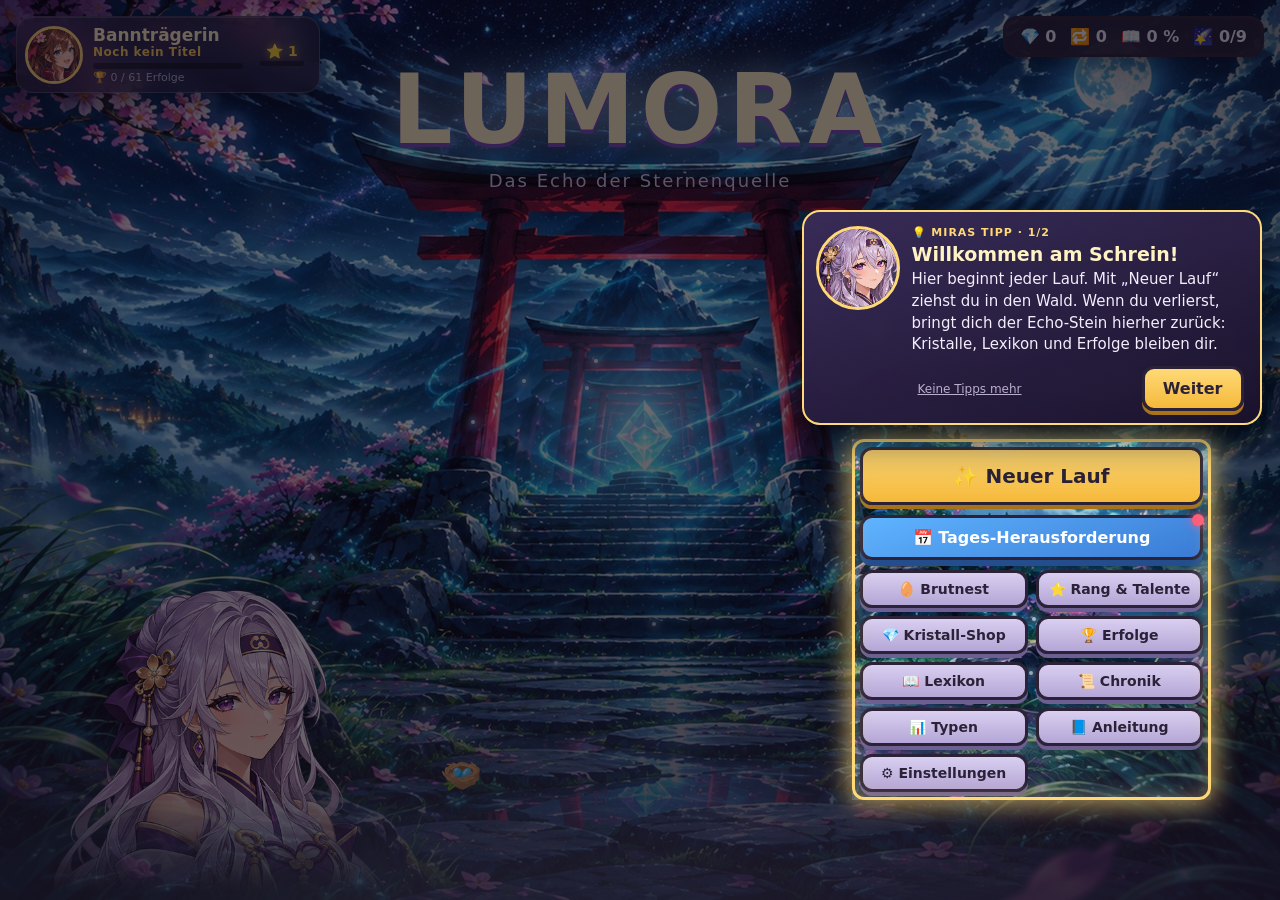
==== index.html @ 872bcb1b "Lumora – erste Veröffentlichung Co-Authored-By: Claude Opus 5.5 <noreply@anthropic.com>" ====
<!doctype html>
<html lang="de">
<head>
  <meta charset="utf-8">
  <meta name="viewport" content="width=device-width, initial-scale=1, viewport-fit=cover">
  <meta name="theme-color" content="#1b1626">
  <link rel="manifest" href="manifest.webmanifest">
  <link rel="icon" href="img/icons/icon-192.png">
  <link rel="apple-touch-icon" href="img/icons/apple-touch-icon.png">
  <meta name="apple-mobile-web-app-capable" content="yes">
  <meta name="mobile-web-app-capable" content="yes">
  <meta name="apple-mobile-web-app-title" content="Lumora">
  <meta name="apple-mobile-web-app-status-bar-style" content="black-translucent">
  <title>Lumora</title>
  <link rel="stylesheet" href="css/style.css">
</head>
<body>
  <div id="app"></div>
  <script src="js/files.js"></script>
  <script>
    (function () {
      var list = LUM_FILES.logic.concat(LUM_FILES.ui);
      list.forEach(function (src, i) {
        var s = document.createElement('script');
        s.src = src;
        s.async = false;
        if (i === list.length - 1) s.onload = function () { LUM.main(); };
        document.body.appendChild(s);
      });
    })();
  </script>
  <script>
    // Offline-Modus: nur online (http/https), nicht bei file:// und nicht lokal beim Entwickeln.
    if ('serviceWorker' in navigator && /^https?:$/.test(location.protocol) && !/^(localhost|127\.0\.0\.1|\[::1\])$/.test(location.hostname)) {
      window.addEventListener('load', function () { navigator.serviceWorker.register('sw.js').catch(function () {}); });
    }
  </script>
</body>
</html>
---- css/style.css ----
:root {
  --bg: #1b1626;
  --panel: #2a2238;
  --panel2: #342a46;
  --ink: #f4eefc;
  --muted: #b9aecb;
  --line: #2b2238;
  --accent: #ffcf5a;
  --good: #7ee08a;
  --bad: #ff7a8a;
  --hp: #5ee07a;
  --hp-mid: #ffd23f;
  --hp-low: #ff5d6c;
  --bond: #ff8fd0;
  --radius: 14px;
}
* { box-sizing: border-box; }
html, body { margin: 0; height: 100%; background: var(--bg); color: var(--ink); font-family: "Segoe UI", system-ui, sans-serif; overflow: hidden; user-select: none; }
#app { position: fixed; inset: 0; }
button { font: inherit; color: inherit; cursor: pointer; }
.hidden { display: none !important; }

/* ---------- Knöpfe ---------- */
.btn { background: linear-gradient(#ffd977, #f5b93a); color: #2b2238; border: 3px solid var(--line); border-radius: 12px; padding: 10px 18px; font-weight: 800; box-shadow: 0 4px 0 #a8741a; transition: transform .08s, box-shadow .08s, filter .15s; }
.btn:hover { filter: brightness(1.08); transform: translateY(-1px); }
.btn:active { transform: translateY(3px); box-shadow: 0 1px 0 #a8741a; }
.btn.secondary { background: linear-gradient(#d9cff0, #b4a6d6); box-shadow: 0 4px 0 #6d5f91; }
.btn.danger { background: linear-gradient(#ff9fa9, #f0606f); box-shadow: 0 4px 0 #9a2b38; }
.btn:disabled { filter: grayscale(1) brightness(.7); cursor: not-allowed; transform: none; }
.btn.big { font-size: 20px; padding: 14px 28px; }
.link { background: none; border: 0; color: var(--muted); text-decoration: underline; }

/* ---------- Bilder ---------- */
.art-img { display: block; max-width: 100%; max-height: 100%; object-fit: contain; }
.art-img.face-left { transform: scaleX(-1); }
.art-img.shiny-filter { filter: hue-rotate(150deg) saturate(1.3) brightness(1.08); }
.art-svg { display: block; width: 100%; height: 100%; }
.art-svg svg { width: 100%; height: 100%; display: block; }
.art-background, .art-svg.art-background svg { width: 100%; height: 100%; object-fit: cover; }
.mon-idle { animation: breathe 2.6s ease-in-out infinite; transform-origin: 100px 185px; transform-box: view-box; }
@keyframes breathe { 0%, 100% { transform: scale(1, 1); } 50% { transform: scale(1.02, .975); } }
.sparkle { animation: twinkle 1.4s ease-in-out infinite; transform-box: fill-box; transform-origin: center; }
.sparkle:nth-of-type(2) { animation-delay: .4s; } .sparkle:nth-of-type(3) { animation-delay: .8s; }
@keyframes twinkle { 0%, 100% { opacity: 1; transform: scale(1); } 50% { opacity: .3; transform: scale(.6); } }
.aura { animation: float 3s ease-in-out infinite; }
@keyframes float { 0%, 100% { transform: translateY(0); } 50% { transform: translateY(-5px); } }
.glow { animation: pulse 2s ease-in-out infinite; }
@keyframes pulse { 0%, 100% { opacity: .75; } 50% { opacity: 1; } }
.firefly, .twinkle { animation: twinkle 3s ease-in-out infinite; }
.fog { animation: drift 12s ease-in-out infinite alternate; }
@keyframes drift { from { transform: translateX(-30px); } to { transform: translateX(30px); } }

/* ---------- Bildschirm-Grundlage ---------- */
.screen { position: absolute; inset: 0; overflow: hidden; }
.screen .bg { position: absolute; inset: 0; }
.screen .bg > * { width: 100%; height: 100%; }
.screen .bg img { object-fit: cover; width: 100%; height: 100%; }
.shade { position: absolute; inset: 0; background: linear-gradient(transparent 40%, rgba(15, 10, 25, .65)); pointer-events: none; }
.panel { background: rgba(42, 34, 56, .92); border: 3px solid var(--line); border-radius: var(--radius); box-shadow: 0 8px 24px rgba(0, 0, 0, .35); }
.title { font-weight: 900; letter-spacing: .5px; }
.muted { color: var(--muted); }
.row { display: flex; gap: 10px; align-items: center; }
.wrap { flex-wrap: wrap; }
.center { display: flex; align-items: center; justify-content: center; }
.fade-in { animation: fadein .35s ease-out; }
@keyframes fadein { from { opacity: 0; transform: translateY(8px); } to { opacity: 1; transform: none; } }

/* ---------- Hub / Titel ---------- */
.hub-logo { position: absolute; top: 6%; left: 0; right: 0; text-align: center; }
.hub-logo h1 { font-size: clamp(48px, 8vw, 96px); margin: 0; letter-spacing: 6px; color: #fff3c4; text-shadow: 0 4px 0 #7c4dbe, 0 0 30px rgba(191, 227, 255, .7); }
.hub-logo p { margin: 4px 0 0; color: #d9cff0; font-size: 18px; }
.hub-mira { position: absolute; left: 4%; bottom: 0; width: min(30vw, 340px); height: min(33vw, 374px); }
.hub-menu { position: absolute; right: 6%; bottom: 12%; display: flex; flex-direction: column; gap: 14px; min-width: 260px; }
.hub-stats { position: absolute; top: 16px; right: 16px; padding: 8px 14px; display: flex; gap: 14px; font-weight: 700; }
.notice { position: absolute; top: 16px; left: 50%; transform: translateX(-50%); padding: 10px 16px; }

/* ---------- Auswahlkarten ---------- */
.pick-screen { display: flex; flex-direction: column; align-items: center; justify-content: center; gap: 18px; padding: 20px; }
.pick-screen h2 { margin: 0; font-size: 30px; text-shadow: 0 3px 0 #000; }
.cards { display: flex; gap: 18px; flex-wrap: wrap; justify-content: center; }
.card { width: 230px; padding: 14px; text-align: center; cursor: pointer; transition: transform .15s, box-shadow .15s; position: relative; }
.card:hover { transform: translateY(-6px) rotate(-.5deg); box-shadow: 0 14px 30px rgba(0, 0, 0, .45), 0 0 0 3px var(--accent); }
.card .art { width: 170px; height: 170px; margin: 0 auto; }
.card h3 { margin: 6px 0 4px; font-size: 20px; }
.card p { margin: 4px 0; font-size: 13px; color: var(--muted); }
.card .icon { font-size: 54px; height: 80px; display: flex; align-items: center; justify-content: center; }
.card.small { width: 200px; }
.card.disabled { opacity: .45; pointer-events: none; }
.chip { display: inline-block; padding: 1px 8px; border-radius: 999px; font-size: 12px; font-weight: 800; color: #1b1626; border: 2px solid var(--line); margin: 1px; }
.stats-mini { display: grid; grid-template-columns: auto 1fr; gap: 2px 8px; font-size: 12px; text-align: left; margin-top: 6px; }
.statbar { height: 7px; background: #1b1626; border-radius: 4px; overflow: hidden; align-self: center; }
.statbar i { display: block; height: 100%; background: var(--accent); }

/* ---------- Karte ---------- */
.map-wrap { position: absolute; inset: 0; display: grid; grid-template-columns: 1fr 300px; }
.map-area { position: relative; overflow: hidden; }
.map-top { position: absolute; top: 12px; left: 12px; right: 12px; display: flex; justify-content: space-between; align-items: center; padding: 8px 14px; z-index: 2; }
.map-scroll { position: absolute; inset: 64px 0 0 0; overflow-y: auto; overflow-x: hidden; }
.map-svg { display: block; margin: 0 auto; }
.node { cursor: default; }
.node circle.base { fill: #2a2238; stroke: var(--line); stroke-width: 3; }
.node text { font-size: 22px; text-anchor: middle; dominant-baseline: central; pointer-events: none; }
.node.visited circle.base { fill: #4b3f63; }
.node.current circle.base { fill: #6f5aa8; stroke: #fff3c4; }
.node.open { cursor: pointer; }
.node.open circle.base { fill: #fff3c4; stroke: var(--accent); stroke-width: 4; animation: nodepulse 1.2s ease-in-out infinite; transform-box: fill-box; transform-origin: center; }
.node.open:hover circle.base { fill: #ffe08a; }
.node.locked { opacity: .55; }
@keyframes nodepulse { 0%, 100% { transform: scale(1); } 50% { transform: scale(1.12); } }
.edge { stroke: rgba(255, 255, 255, .25); stroke-width: 3; stroke-dasharray: 6 6; }
.edge.walked { stroke: #fff3c4; stroke-dasharray: none; stroke-width: 4; }
.side { background: rgba(27, 22, 38, .95); border-left: 3px solid var(--line); padding: 12px; overflow-y: auto; display: flex; flex-direction: column; gap: 10px; }
.side h4 { margin: 4px 0; font-size: 13px; text-transform: uppercase; letter-spacing: 1px; color: var(--muted); }
.team-row { display: grid; grid-template-columns: 56px 1fr; gap: 8px; align-items: center; padding: 6px; border-radius: 10px; background: var(--panel); cursor: pointer; }
.team-row:hover { background: var(--panel2); }
.team-row .art { width: 56px; height: 56px; }
.team-row .nm { font-weight: 800; font-size: 14px; display: flex; justify-content: space-between; }
.team-row.fainted { opacity: .5; }
.bar { height: 8px; background: #1b1626; border-radius: 5px; overflow: hidden; border: 1px solid #000; }
.bar i { display: block; height: 100%; background: var(--hp); transition: width var(--bar-t, .45s) ease-out, background .3s; }
.bar.bond i { background: var(--bond); }
.bar.exp i { background: #7cc8ff; }
.inv { display: flex; flex-wrap: wrap; gap: 6px; }
.inv span { background: var(--panel); border-radius: 8px; padding: 3px 8px; font-size: 13px; }
.tip { position: relative; }
.tip:hover::after { content: attr(data-tip); position: absolute; left: 0; top: 110%; z-index: 20; width: 220px; background: #0f0b18; border: 2px solid var(--accent); border-radius: 8px; padding: 6px 8px; font-size: 12px; white-space: normal; }

/* ---------- Dialog ---------- */
.dialog { position: absolute; inset: 0; z-index: 50; cursor: pointer; }
.dialog .dim { position: absolute; inset: 0; background: linear-gradient(transparent 30%, rgba(10, 6, 18, .7)); }
.dialog .who { position: absolute; bottom: 150px; width: min(30vw, 300px); height: min(33vw, 330px); transition: left .3s, right .3s; animation: fadein .3s; }
.dialog .who.left { left: 6%; } .dialog .who.right { right: 6%; }
.dialog .box { position: absolute; left: 5%; right: 5%; bottom: 24px; min-height: 130px; padding: 18px 24px; font-size: 20px; line-height: 1.5; }
.dialog .nm { position: absolute; top: -20px; left: 22px; background: var(--accent); color: var(--line); border: 3px solid var(--line); border-radius: 10px; padding: 2px 14px; font-weight: 900; }
.dialog .narr { font-style: italic; color: #e9e1ff; text-align: center; }
.dialog .next { position: absolute; right: 18px; bottom: 10px; animation: bob 1s infinite; }
@keyframes bob { 50% { transform: translateY(4px); } }
.dialog .skip { position: absolute; top: 14px; right: 16px; }

/* ---------- Modal ---------- */
.modal { position: absolute; inset: 0; z-index: 60; background: rgba(10, 6, 18, .7); display: flex; align-items: center; justify-content: center; animation: fadein .2s; }
.modal .panel { max-width: min(920px, 94vw); max-height: 90vh; overflow-y: auto; padding: 18px 22px; }
.modal h3 { margin: 0 0 10px; font-size: 22px; }
.opt-list { display: flex; flex-direction: column; gap: 8px; margin-top: 10px; }
.opt { text-align: left; background: var(--panel2); border: 2px solid #4b3f63; border-radius: 10px; padding: 10px 12px; display: flex; gap: 12px; align-items: center; }
.opt:hover:not(:disabled) { border-color: var(--accent); }
.opt:disabled { opacity: .5; cursor: not-allowed; }
.opt .art { width: 64px; height: 64px; flex: none; }
.opt small { display: block; color: var(--muted); }

/* ---------- Kampf ---------- */
.battle { position: absolute; inset: 0; }
.battle .bg { position: absolute; inset: 0; }
.battle .field { position: absolute; inset: 0 0 190px 0; }
.battle .platform { position: absolute; border-radius: 50%; background: radial-gradient(rgba(0, 0, 0, .35), transparent 70%); }
.battle .mon { position: absolute; width: min(28vw, 300px); height: min(28vw, 300px); transition: transform .2s, opacity .4s, filter .2s; }
.battle .mon.enemy { right: 14%; top: 6%; }
.battle .mon.player { left: 12%; bottom: 0; width: min(32vw, 340px); height: min(32vw, 340px); }
.battle .platform.enemy { right: 11%; top: calc(6% + min(24vw, 250px)); width: min(34vw, 360px); height: 60px; }
.battle .platform.player { left: 9%; bottom: -20px; width: min(38vw, 400px); height: 70px; }
.battle .info { position: absolute; padding: 10px 14px; width: 330px; }
.battle .info.enemy { left: 6%; top: 8%; }
.battle .info.player { right: 5%; bottom: 30px; }
.info .nm { display: flex; justify-content: space-between; font-weight: 900; font-size: 18px; }
.info .hpline { display: grid; grid-template-columns: 30px 1fr; gap: 6px; align-items: center; font-size: 12px; font-weight: 900; color: var(--accent); margin-top: 4px; }
.info .bar { height: 11px; }
.info .hpnum { text-align: right; font-size: 13px; font-weight: 800; margin-top: 2px; }
.info .pips { display: flex; gap: 4px; margin-top: 4px; }
.info .pips i { width: 10px; height: 10px; border-radius: 50%; background: var(--good); border: 2px solid var(--line); }
.info .pips i.down { background: #555; }
.info .status { font-size: 12px; font-weight: 800; padding: 0 6px; border-radius: 6px; color: #1b1626; margin-left: 6px; }
.battle .bottom { position: absolute; left: 0; right: 0; bottom: 0; height: 190px; display: grid; grid-template-columns: 1fr 520px; gap: 10px; padding: 10px; background: linear-gradient(#2a2238, #1b1626); border-top: 4px solid var(--line); }
.battle .msg { padding: 14px 18px; font-size: 20px; line-height: 1.45; position: relative; }
.battle .menu { display: grid; grid-template-columns: 1fr 1fr; grid-template-rows: 1fr 1fr auto; gap: 8px; }
.move-btn { border: 3px solid var(--line); border-radius: 12px; padding: 6px 10px; text-align: left; font-weight: 900; font-size: 16px; color: #1b1626; position: relative; box-shadow: 0 3px 0 rgba(0, 0, 0, .4); }
.move-btn small { display: block; font-weight: 700; font-size: 11px; opacity: .85; }
.move-btn .eff { position: absolute; right: 8px; top: 6px; font-size: 11px; font-weight: 900; }
.move-btn:hover:not(:disabled) { filter: brightness(1.12); transform: translateY(-1px); }
.move-btn:disabled { filter: grayscale(.8) brightness(.6); }
.menu-row { grid-column: 1 / 3; display: flex; gap: 8px; }
.menu-row .btn { flex: 1; padding: 6px 8px; font-size: 14px; }
.btn.bond-ready { background: linear-gradient(#ffc2ea, #ff6fc0); box-shadow: 0 4px 0 #a02a72, 0 0 18px #ff8fd0; animation: pulse 1s infinite; }
.battle .weather { position: absolute; inset: 0; pointer-events: none; }
.weather-nebel { background: linear-gradient(rgba(220, 230, 240, .25), rgba(220, 230, 240, .1)); backdrop-filter: blur(1px); }
.weather-glutregen { background: linear-gradient(rgba(255, 120, 40, .18), rgba(255, 60, 20, .08)); }
.weather-stroemung { background: repeating-linear-gradient(100deg, rgba(120, 180, 255, .15) 0 2px, transparent 2px 22px); animation: rain .4s linear infinite; }
.weather-sturm { background: linear-gradient(rgba(40, 40, 80, .35), rgba(255, 240, 120, .05)); animation: storm 3s infinite; }
@keyframes rain { from { background-position: 0 0; } to { background-position: -40px 120px; } }
@keyframes storm { 0%, 92%, 100% { filter: none; } 94% { background-color: rgba(255, 255, 220, .4); } }
.weather-tag { position: absolute; top: 10px; left: 50%; transform: translateX(-50%); padding: 4px 12px; font-weight: 800; }

/* Kampf-Effekte */
.shake { animation: shake .35s; }
@keyframes shake { 20% { transform: translateX(-10px); } 40% { transform: translateX(9px); } 60% { transform: translateX(-6px); } 80% { transform: translateX(4px); } }
.hitflash { animation: hitflash .3s; }
@keyframes hitflash { 0%, 100% { filter: none; } 30% { filter: brightness(3) saturate(0); } }
.lunge-r { animation: lunger .35s; } .lunge-l { animation: lungel .35s; }
@keyframes lunger { 50% { transform: translate(40px, -20px) scale(1.05); } }
@keyframes lungel { 50% { transform: translate(-40px, 20px) scale(1.05); } }
.faint { animation: faint .6s forwards; }
@keyframes faint { to { transform: translateY(60px); opacity: 0; } }
.appear { animation: appear .45s ease-out; }
@keyframes appear { from { transform: scale(.2); opacity: 0; filter: brightness(4); } to { transform: none; opacity: 1; } }
.float-num { position: absolute; font-weight: 900; font-size: 30px; color: #fff; -webkit-text-stroke: 2px var(--line); pointer-events: none; animation: floatup 1s forwards; z-index: 10; }
.float-num.heal { color: var(--good); } .float-num.crit { color: #ffd23f; font-size: 38px; }
@keyframes floatup { from { transform: translateY(0) scale(.6); opacity: 0; } 20% { transform: translateY(-10px) scale(1.15); opacity: 1; } to { transform: translateY(-70px); opacity: 0; } }
.cutin { position: absolute; inset: 0; z-index: 40; pointer-events: none; overflow: hidden; }
.cutin .band { position: absolute; left: -10%; right: -10%; top: 30%; height: 40%; transform: skewY(-8deg); background: linear-gradient(90deg, #ff6fc0, #ffcf5a, #ff6fc0); border-top: 6px solid #fff; border-bottom: 6px solid #fff; animation: bandin 1.3s ease-out forwards; }
.cutin .lines { position: absolute; inset: 0; background: repeating-linear-gradient(-8deg, transparent 0 18px, rgba(255, 255, 255, .5) 18px 20px); mix-blend-mode: overlay; }
.cutin .who { position: absolute; top: 18%; left: 10%; width: 40vh; height: 40vh; animation: whoin 1.3s ease-out forwards; }
.cutin .ttl { position: absolute; right: 8%; top: 44%; font-size: clamp(28px, 5vw, 64px); font-weight: 900; color: #fff; -webkit-text-stroke: 3px var(--line); transform: skewY(-8deg); animation: whoin 1.3s ease-out forwards; }
@keyframes bandin { 0% { transform: skewY(-8deg) translateX(-100%); } 20%, 80% { transform: skewY(-8deg) translateX(0); } 100% { transform: skewY(-8deg) translateX(100%); opacity: 0; } }
@keyframes whoin { 0% { transform: translateX(-60vw); } 20%, 80% { transform: none; } 100% { transform: translateX(60vw); opacity: 0; } }
.speed { position: absolute; inset: 0; pointer-events: none; background: repeating-linear-gradient(0deg, transparent 0 22px, rgba(255, 255, 255, .25) 22px 24px); animation: speed .3s linear 2; }
@keyframes speed { from { background-position: 0 0; } to { background-position: 0 48px; } }
.banner { position: absolute; left: 50%; top: 38%; transform: translate(-50%, -50%) rotate(-4deg); font-size: 46px; font-weight: 900; color: #ffd23f; -webkit-text-stroke: 3px var(--line); animation: pop .9s forwards; z-index: 30; pointer-events: none; white-space: nowrap; }
@keyframes pop { 0% { transform: translate(-50%, -50%) scale(.3) rotate(-4deg); opacity: 0; } 20% { transform: translate(-50%, -50%) scale(1.15) rotate(-4deg); opacity: 1; } 80% { opacity: 1; } 100% { opacity: 0; transform: translate(-50%, -60%) scale(1) rotate(-4deg); } }
.ball { position: absolute; width: 46px; height: 46px; border-radius: 50%; background: linear-gradient(#ff5d6c 50%, #fff 50%); border: 4px solid var(--line); z-index: 12; }
.ball::after { content: ''; position: absolute; left: 50%; top: 50%; width: 12px; height: 12px; margin: -6px; border-radius: 50%; background: #fff; border: 3px solid var(--line); }
.ball.wobble { animation: wobble .5s; }
@keyframes wobble { 25% { transform: rotate(-22deg); } 75% { transform: rotate(22deg); } }

/* ---------- Belohnung, Shop, Quelle, Ereignis ---------- */
.node-screen { display: flex; flex-direction: column; align-items: center; justify-content: center; gap: 16px; padding: 24px; }
.node-screen h2 { font-size: 30px; margin: 0; text-shadow: 0 3px 0 #000; }
.event-box { max-width: 760px; width: 94vw; padding: 20px 24px; display: grid; grid-template-columns: 1fr; gap: 10px; }
.event-box.has-who { grid-template-columns: 170px 1fr; }
.event-box .who { width: 170px; height: 190px; }
.event-box p { font-size: 18px; line-height: 1.5; margin: 0; }
.shop-grid { display: grid; grid-template-columns: repeat(auto-fill, minmax(200px, 1fr)); gap: 12px; width: min(900px, 94vw); }
.shop-item { padding: 12px; text-align: center; }
.shop-item .icon { font-size: 40px; }
.shop-item.sold { opacity: .4; }
.gold { color: #ffd23f; font-weight: 900; }

/* ---------- Lexikon ---------- */
.dex-grid { display: grid; grid-template-columns: repeat(auto-fill, minmax(140px, 1fr)); gap: 10px; width: min(1100px, 96vw); max-height: 70vh; overflow-y: auto; padding: 4px; }
.dex-card { padding: 8px; text-align: center; font-size: 13px; cursor: pointer; }
.dex-card .art { width: 110px; height: 110px; margin: 0 auto; }
.dex-card.unseen .art { filter: brightness(0) opacity(.5); }

/* ---------- Bildschirm klein ---------- */
@media (max-width: 1000px) {
  .map-wrap { grid-template-columns: 1fr; grid-template-rows: 1fr 210px; }
  .side { border-left: 0; border-top: 3px solid var(--line); }
  .battle .bottom { grid-template-columns: 1fr; height: 260px; }
  .battle .field { bottom: 260px; }
  .battle .info { width: 260px; }
}

.in-dialog .hub-mira, .in-dialog .hub-menu, .in-dialog .hub-stats { opacity: 0; transition: opacity .3s; }

.battle .speed-btn { position: absolute; top: 10px; right: 64px; z-index: 20; padding: 4px 12px; font-size: 14px; }
.battle .sound-btn { position: absolute; top: 10px; right: 12px; z-index: 20; padding: 4px 10px; font-size: 14px; }
.battle .sound-btn.muted { opacity: .7; }

/* ---------- Typen-Übersicht ---------- */
.battle .types-btn { position: absolute; top: 10px; right: 162px; z-index: 20; padding: 4px 12px; font-size: 14px; }
.type-list { display: grid; grid-template-columns: repeat(auto-fill, minmax(380px, 1fr)); gap: 10px; }
.type-card { background: var(--panel2); border: 2px solid #4b3f63; border-radius: 12px; padding: 10px 12px; }
.type-card > .chip { font-size: 15px; padding: 3px 12px; }
.type-rows { display: grid; grid-template-columns: auto 1fr; gap: 6px 10px; margin-top: 8px; font-size: 13px; align-items: center; }
.type-rows > span { color: var(--muted); white-space: nowrap; }
.type-table { border-collapse: separate; border-spacing: 4px; margin: 0 auto; }
.type-table th { font-weight: 700; padding: 2px; }
.type-table th.corner { font-size: 12px; color: var(--muted); text-align: left; }
.type-table td { width: 70px; height: 38px; text-align: center; font-weight: 900; font-size: 16px; border-radius: 8px; }
.type-table td.eff-good { background: #2f7a3a; color: #d7ffd9; }
.type-table td.eff-bad { background: #8a2b38; color: #ffd7dc; }
.type-table td.eff-none { background: #2a2238; color: #6b5f80; }
@media (max-width: 700px) { .type-list { grid-template-columns: 1fr; } .type-table td { width: 40px; font-size: 13px; } }

/* ---------- Einstellungen ---------- */
.settings-body { min-width: min(640px, 88vw); }
.settings-body h4 { margin: 14px 0 6px; font-size: 15px; color: var(--accent); }
.set-row { display: flex; justify-content: space-between; align-items: center; gap: 14px; padding: 7px 10px; border-radius: 10px; background: var(--panel2); margin: 5px 0; }
.set-row small { display: block; font-size: 12px; }
.seg { display: flex; gap: 4px; flex-wrap: wrap; justify-content: flex-end; }
.seg-btn { background: #1b1626; border: 2px solid #4b3f63; border-radius: 8px; padding: 4px 10px; font-weight: 700; font-size: 13px; }
.seg-btn.on { background: var(--accent); color: var(--line); border-color: var(--line); }
.code-box { width: 100%; min-height: 110px; background: #1b1626; color: var(--ink); border: 2px solid #4b3f63; border-radius: 8px; padding: 8px; font: 12px/1.4 monospace; word-break: break-all; }
.motion-reduced .mon-idle, .motion-reduced .sparkle, .motion-reduced .aura, .motion-reduced .glow, .motion-reduced .firefly,
.motion-reduced .twinkle, .motion-reduced .fog, .motion-reduced .node.open circle.base, .motion-reduced .btn.bond-ready { animation: none !important; }
.font-big .msg, .font-big .dialog .box { font-size: 24px; }
.font-big .opt, .font-big .card p, .font-big .set-row, .font-big .event-box p, .font-big .team-row .nm { font-size: 17px; }
.font-big .move-btn { font-size: 18px; }
.click-wait::after { content: ' ▼'; animation: bob 1s infinite; display: inline-block; }

/* ---------- Echo-Stufen ---------- */
.echo-card.locked { opacity: .45; cursor: not-allowed; }
.echo-card.locked:hover { transform: none; box-shadow: none; }
.echo-card .rule { color: var(--ink); }
.echo-card .rew { color: #ffd23f; font-weight: 700; }
.echo-card.sel { box-shadow: 0 0 0 3px var(--accent); }
.pick-screen .card.sel { box-shadow: 0 0 0 3px var(--accent); }
.seed-row { display: flex; gap: 8px; align-items: center; }
.seed-row input { background: #1b1626; color: var(--ink); border: 2px solid #4b3f63; border-radius: 8px; padding: 6px 10px; font: inherit; width: 200px; }
/* Auswahl-Bildschirme: bei wenig Platz oben beginnen und scrollen statt abschneiden */
.pick-screen, .node-screen { justify-content: safe center; overflow-y: auto; }
.echo-card { width: 190px; padding: 10px; }
.echo-card .icon { height: 56px; font-size: 40px; }

/* ---------- Monster mit der Umgebung verschmelzen ---------- */
.battle .bg { filter: saturate(.92) brightness(.88) blur(1.2px); transform: scale(1.02); }
.battle .mon { display: flex; align-items: flex-end; justify-content: center; }
.battle .mon .flip { width: 100%; height: 100%; }
.battle .mon .flip.face-left { transform: scaleX(-1); }
.battle .mon .blend { position: relative; width: 100%; height: 100%; animation: breathe 3.2s ease-in-out infinite; transform-origin: center bottom; }
.battle .mon .blend img { width: 100%; height: 100%; max-width: none; max-height: none; object-fit: contain; object-position: center bottom; filter: drop-shadow(0 10px 8px rgba(0, 0, 0, .45)) drop-shadow(0 0 1px rgba(0, 0, 0, .4)); }
.battle .mon .tint, .battle .mon .shade { position: absolute; inset: 0; pointer-events: none;
  -webkit-mask-size: contain; mask-size: contain; -webkit-mask-position: center bottom; mask-position: center bottom; -webkit-mask-repeat: no-repeat; mask-repeat: no-repeat; }
.battle .mon .tint { background: linear-gradient(165deg, var(--tint, #fff) 0%, transparent 65%); mix-blend-mode: soft-light; opacity: .75; }
.battle .mon .shade { background: linear-gradient(to bottom, transparent 50%, rgba(12, 6, 30, .5) 100%); mix-blend-mode: multiply; }
.battle .platform { background: radial-gradient(ellipse at center, rgba(0, 0, 0, .55) 0%, rgba(0, 0, 0, .25) 40%, transparent 70%); filter: blur(3px); }
.battle .atmo { position: absolute; left: 0; right: 0; top: 0; bottom: 190px; pointer-events: none;
  background: linear-gradient(to top, var(--haze, transparent) 0%, transparent 28%), radial-gradient(ellipse at 50% 45%, transparent 55%, rgba(6, 3, 18, .45) 100%); }
.motion-reduced .battle .mon .blend { animation: none; }

/* ---------- Porträts weich auslaufen lassen ---------- */
.dialog .who img, .hub-mira img, .event-box .who img, .row .art-portrait {
  -webkit-mask-image: linear-gradient(to bottom, #000 68%, transparent 98%); mask-image: linear-gradient(to bottom, #000 68%, transparent 98%);
  filter: drop-shadow(0 6px 14px rgba(0, 0, 0, .5));
}
.hub-mira img, .dialog .who img { width: 100%; height: 100%; object-fit: contain; object-position: center bottom; }
/* Eigener Bodenschatten direkt unter jedem Monster (ersetzt die alten Plattformen) */
.battle .platform { display: none; }
.battle .mon .blend::after { content: ''; position: absolute; left: 18%; right: 18%; bottom: -3%; height: 12%; z-index: -1;
  background: radial-gradient(ellipse at center, rgba(0, 0, 0, .6) 0%, rgba(0, 0, 0, .3) 45%, transparent 72%); filter: blur(2px); }
.battle .mon.enemy { top: 9%; }
@media (max-width: 1000px) { .battle .atmo { bottom: 260px; } }

/* ---------- Mehr Tiefe im Kampf ---------- */
.battle { --px: 0; --py: 0; overflow: hidden; }
/* Hintergrund: langsame Kamerafahrt + Parallaxe (weit weg = wenig Bewegung) */
.battle .bg { translate: calc(var(--px) * -10px) calc(var(--py) * -6px); transition: translate .4s ease-out; animation: drift 28s ease-in-out infinite alternate; }
@keyframes drift { from { transform: scale(1.04) translate(-0.6%, 0); } to { transform: scale(1.08) translate(0.6%, -0.8%); } }
/* Gegner weiter weg: kleiner, blasser, dunstiger, wenig Parallaxe. Eigenes Monster nah: mehr Parallaxe */
.battle .mon.enemy { width: min(24vw, 260px); height: min(24vw, 260px); right: 17%; translate: calc(var(--px) * -5px) calc(var(--py) * -3px); transition: translate .4s ease-out, transform .2s, opacity .4s, filter .2s; }
.battle .mon.enemy .blend img { filter: drop-shadow(0 8px 6px rgba(0, 0, 0, .4)) saturate(.88) brightness(.94) contrast(.94); }
.battle .mon.enemy .tint { opacity: 1; background: linear-gradient(165deg, var(--tint, #fff) 0%, var(--haze, transparent) 80%); }
.battle .mon.player { translate: calc(var(--px) * 9px) calc(var(--py) * 5px); transition: translate .4s ease-out, transform .2s, opacity .4s, filter .2s; }
/* Lichtstrahlen von oben */
.battle .rays { position: absolute; inset: -10% -10% 30% -10%; pointer-events: none; mix-blend-mode: screen; opacity: .35;
  background: repeating-linear-gradient(105deg, transparent 0 60px, var(--glow, rgba(255,255,255,.6)) 60px 64px, transparent 64px 140px);
  -webkit-mask-image: linear-gradient(to bottom, #000, transparent 85%); mask-image: linear-gradient(to bottom, #000, transparent 85%);
  filter: blur(6px); animation: rays 14s ease-in-out infinite alternate; translate: calc(var(--px) * -14px) 0; }
@keyframes rays { from { opacity: .2; transform: translateX(-2%); } to { opacity: .4; transform: translateX(2%); } }
/* Partikel: hinten klein und scharf, vorne groß und unscharf (Tiefenschärfe) */
.battle .motes { position: absolute; inset: 0; pointer-events: none; }
.battle .motes.far { bottom: 190px; translate: calc(var(--px) * -4px) calc(var(--py) * -2px); }
.battle .motes.near { bottom: 190px; z-index: 5; translate: calc(var(--px) * 22px) calc(var(--py) * 12px); transition: translate .4s ease-out; }
.battle .motes i { position: absolute; border-radius: 50%; background: radial-gradient(circle, var(--glow, #fff) 0%, transparent 70%); animation: mote 14s ease-in-out infinite; }
.battle .motes.near i { opacity: .35; }
@keyframes mote { 0%, 100% { transform: translate(0, 0); opacity: .15; } 50% { transform: translate(14px, -26px); opacity: .9; } }
.battle .motes.near i { animation-name: motenear; }
@keyframes motenear { 0%, 100% { transform: translate(0, 0); opacity: .15; } 50% { transform: translate(-20px, -30px); opacity: .45; } }
/* Kamera-Ruck bei Volltreffern */
.battle.cam-punch .field, .battle.cam-punch .bg { animation: campunch .45s ease-out; }
@keyframes campunch { 0% { transform: scale(1); } 30% { transform: scale(1.035); } 100% { transform: scale(1); } }
.motion-reduced .battle .bg, .motion-reduced .battle .rays, .motion-reduced .battle .motes i { animation: none !important; }
.motion-reduced .battle .bg, .motion-reduced .battle .mon, .motion-reduced .battle .motes, .motion-reduced .battle .rays { translate: none !important; }
@media (max-width: 1000px) { .battle .motes.far, .battle .motes.near { bottom: 260px; } }

/* ---------- Lebendiger Schrein (Hub) ---------- */
.hub { --px: 0; --py: 0; }
.hub .bg { translate: calc(var(--px) * -12px) calc(var(--py) * -7px); transition: translate .5s ease-out; animation: drift 30s ease-in-out infinite alternate; }
.hub .shade { background: linear-gradient(transparent 45%, rgba(15, 10, 25, .55)), radial-gradient(ellipse at 50% 45%, transparent 55%, rgba(8, 4, 20, .5)); }
/* Kristall-Leuchten in der Mitte zwischen den Toren */
.hub-crystal { position: absolute; left: 50%; top: 47%; width: 34vmin; height: 34vmin; transform: translate(-50%, -50%); pointer-events: none; mix-blend-mode: screen;
  background: radial-gradient(circle, rgba(170, 225, 255, .75) 0%, rgba(120, 190, 255, .3) 30%, transparent 65%);
  translate: calc(var(--px) * -12px) calc(var(--py) * -7px); animation: crystal 4s ease-in-out infinite; }
@keyframes crystal { 0%, 100% { opacity: .55; scale: .9; } 50% { opacity: 1; scale: 1.08; } }
/* Sternschnuppen */
.hub-stars { position: absolute; inset: 0; pointer-events: none; overflow: hidden; }
.hub-stars i { position: absolute; width: 140px; height: 2px; border-radius: 2px; background: linear-gradient(90deg, rgba(255, 255, 255, 0), #fff); transform: rotate(-28deg); opacity: 0; animation: shoot 1.4s ease-out forwards; box-shadow: 0 0 8px #bfe3ff; }
@keyframes shoot { 0% { opacity: 0; translate: 0 0; } 15% { opacity: 1; } 100% { opacity: 0; translate: 320px 170px; } }
/* Glühwürmchen in der Ferne */
.hub-far { position: absolute; inset: 0; pointer-events: none; translate: calc(var(--px) * -6px) calc(var(--py) * -3px); transition: translate .5s ease-out; }
.hub-far i { position: absolute; width: 4px; height: 4px; border-radius: 50%; background: #d8f1ff; box-shadow: 0 0 8px 2px rgba(170, 225, 255, .9); animation: firefly 9s ease-in-out infinite; }
@keyframes firefly { 0%, 100% { transform: translate(0, 0); opacity: .1; } 30% { opacity: .9; } 50% { transform: translate(18px, -24px); opacity: .5; } 75% { opacity: 1; transform: translate(-10px, -12px); } }
/* Nebel am Boden */
.hub-fog { position: absolute; left: -10%; right: -10%; bottom: 0; height: 32%; pointer-events: none;
  background: radial-gradient(ellipse at 30% 100%, rgba(190, 215, 255, .22), transparent 60%), radial-gradient(ellipse at 75% 100%, rgba(220, 190, 255, .18), transparent 55%);
  animation: fogmove 18s ease-in-out infinite alternate; }
@keyframes fogmove { from { transform: translateX(-3%); } to { transform: translateX(3%); } }
/* Fallende Kirschblüten */
.hub-petals { position: absolute; inset: 0; pointer-events: none; overflow: hidden; translate: calc(var(--px) * 10px) 0; transition: translate .5s ease-out; }
.hub-petals i { position: absolute; top: -5%; width: calc(14px * var(--s)); height: calc(10px * var(--s)); border-radius: 150% 0 150% 0;
  background: linear-gradient(135deg, #ffd6e7, #ff9ec4); opacity: .85; box-shadow: 0 0 4px rgba(255, 160, 200, .5);
  animation-name: petalfall, petalspin; animation-timing-function: linear, ease-in-out; animation-iteration-count: infinite, infinite; animation-direction: normal, alternate; }
@keyframes petalfall { 0% { transform: translate(0, 0); } 50% { transform: translate(var(--sway), 55vh); } 100% { transform: translate(calc(var(--sway) * -0.3), 112vh); } }
@keyframes petalspin { from { rotate: -40deg; scale: 1 1; } to { rotate: 60deg; scale: 1 .55; } }
/* Große unscharfe Lichtflecken vorne */
.hub-near { position: absolute; inset: 0; pointer-events: none; translate: calc(var(--px) * 26px) calc(var(--py) * 14px); transition: translate .5s ease-out; }
.hub-near i { position: absolute; border-radius: 50%; background: radial-gradient(circle, rgba(200, 225, 255, .55), transparent 70%); filter: blur(8px); opacity: .35; animation: motenear 16s ease-in-out infinite; }
/* Logo: wandernder Glanz und sanftes Schweben */
.hub .hub-logo { animation: floaty 6s ease-in-out infinite; }
.hub .hub-logo h1 { color: transparent; text-shadow: none; background: linear-gradient(110deg, #fff3c4 35%, #ffffff 48%, #c9ecff 52%, #fff3c4 65%); background-size: 260% 100%;
  -webkit-background-clip: text; background-clip: text; filter: drop-shadow(0 4px 0 #7c4dbe) drop-shadow(0 0 22px rgba(191, 227, 255, .75)); animation: shine 6s ease-in-out infinite; }
.hub .hub-logo p { animation: fadein 1.2s ease-out .3s both; letter-spacing: 2px; }
@keyframes shine { 0%, 15% { background-position: 100% 0; } 55%, 100% { background-position: 0 0; } }
@keyframes floaty { 0%, 100% { transform: translateY(0); } 50% { transform: translateY(-6px); } }
/* Mira schwebt leicht und folgt der Maus */
.hub .hub-mira { animation: floaty 5s ease-in-out infinite; translate: calc(var(--px) * 14px) calc(var(--py) * 6px); transition: translate .5s ease-out; }
/* Menü gleitet nacheinander herein und leuchtet */
.hub .hub-menu > * { animation: slidein .5s ease-out both; animation-delay: calc(var(--i, 0) * 90ms + 150ms); }
@keyframes slidein { from { opacity: 0; transform: translateX(40px); } to { opacity: 1; transform: none; } }
.hub .hub-menu .btn:hover { box-shadow: 0 4px 0 #a8741a, 0 0 22px rgba(255, 220, 140, .65); }
.hub .hub-menu .btn.secondary:hover { box-shadow: 0 4px 0 #6d5f91, 0 0 20px rgba(200, 180, 255, .6); }
/* Reduzierte Animationen: alles ruhig */
.motion-reduced .hub .bg, .motion-reduced .hub-crystal, .motion-reduced .hub-far i, .motion-reduced .hub-fog,
.motion-reduced .hub-near i, .motion-reduced .hub .hub-logo, .motion-reduced .hub .hub-logo h1, .motion-reduced .hub .hub-mira { animation: none !important; translate: none !important; }
.motion-reduced .hub-petals { display: none; }

/* ---------- Karte mit mehr Liebe und Tiefe ---------- */
.map-area { --px: 0; --py: 0; }
.map-area .bg { translate: calc(var(--px) * -12px) calc(var(--py) * -8px); transition: translate .5s ease-out; animation: drift 34s ease-in-out infinite alternate; }
.map-area .map-shade { background: radial-gradient(ellipse at 50% 55%, rgba(15, 10, 25, .25), rgba(10, 6, 20, .72) 85%); }
.map-motes { position: absolute; inset: 0; pointer-events: none; translate: calc(var(--px) * 16px) calc(var(--py) * 10px); transition: translate .5s ease-out; }
.map-motes i { position: absolute; width: 4px; height: 4px; border-radius: 50%; background: #fff6c8; box-shadow: 0 0 8px 2px rgba(255, 230, 160, .7); animation: firefly 12s ease-in-out infinite; }
/* Nebel oben: dort ist der Weg noch unbekannt */
.map-mist { position: absolute; left: 0; right: 0; top: 0; height: 30%; pointer-events: none; background: linear-gradient(to bottom, rgba(20, 14, 34, .85), rgba(30, 24, 50, .35) 55%, transparent); }
.glass { background: linear-gradient(160deg, rgba(60, 48, 88, .72), rgba(30, 22, 48, .78)); backdrop-filter: blur(10px); -webkit-backdrop-filter: blur(10px);
  border: 1px solid rgba(255, 255, 255, .14); box-shadow: 0 10px 30px rgba(0, 0, 0, .45), inset 0 1px 0 rgba(255, 255, 255, .12); }
.map-top { z-index: 3; }
.map-top .title-block { display: flex; flex-direction: column; line-height: 1.2; }
.map-top .act-name { font-weight: 900; font-size: 18px; color: #fff3c4; letter-spacing: 1px; text-shadow: 0 0 12px rgba(255, 220, 140, .45); }
.map-top .sub { font-size: 13px; color: var(--muted); }
.echo-tag { background: rgba(155, 93, 229, .35); border: 1px solid rgba(200, 170, 255, .5); border-radius: 999px; padding: 2px 10px; font-weight: 800; font-size: 13px; }
.map-scroll { z-index: 2; }
/* Wege */
.map-svg .edge { fill: none; stroke: rgba(255, 255, 255, .22); stroke-width: 3; stroke-dasharray: 2 9; stroke-linecap: round; }
.map-svg .edge.next { stroke: rgba(255, 243, 196, .75); stroke-width: 3.5; stroke-dasharray: 8 8; animation: march 1.2s linear infinite; filter: drop-shadow(0 0 4px rgba(255, 220, 140, .7)); }
@keyframes march { to { stroke-dashoffset: -16; } }
.map-svg .edge.walked-glow { stroke: rgba(255, 207, 90, .35); stroke-width: 12; stroke-dasharray: none; filter: blur(4px); }
.map-svg .edge.walked { stroke: url(#gold-path); stroke-width: 4.5; stroke-dasharray: none; }
.map-svg .edge.flow { stroke: #ffffff; stroke-width: 2.5; stroke-dasharray: 6 40; animation: flow 2.2s linear infinite; opacity: .85; }
@keyframes flow { to { stroke-dashoffset: -46; } }
.map-svg .start ellipse { fill: rgba(255, 220, 140, .25); stroke: rgba(255, 220, 140, .6); }
.map-svg .start text { font-size: 11px; font-weight: 800; fill: #fff3c4; text-anchor: middle; dominant-baseline: central; }
/* Medaillons */
.map-svg .node { cursor: default; transition: opacity .3s; }
.map-svg .node .shadow { fill: rgba(0, 0, 0, .45); filter: blur(2px); }
.map-svg .node circle.base { stroke: #1b1626; stroke-width: 3; }
.map-svg .node .rim { fill: none; stroke: rgba(255, 255, 255, .45); stroke-width: 1.5; }
.map-svg .node text { font-size: 21px; text-anchor: middle; dominant-baseline: central; pointer-events: none; filter: drop-shadow(0 1px 1px rgba(0, 0, 0, .6)); }
.map-svg .node text.check { font-size: 13px; font-weight: 900; fill: #7ee08a; }
.map-svg .node text.dbl { font-size: 13px; font-weight: 900; fill: #ffd84a; stroke: #2a1640; stroke-width: 3px; paint-order: stroke; }
.map-svg .node.locked { opacity: .78; }
.map-svg .node.locked circle.base { filter: saturate(.75) brightness(.85); }
.map-svg .node.visited { opacity: .75; }
.map-svg .node.visited circle.base { filter: saturate(.5); }
.map-svg .node.open { cursor: pointer; }
.map-svg .node.open circle.base { stroke: #fff3c4; stroke-width: 3.5; animation: none; }
.map-svg .node.open .ring { fill: none; stroke: var(--c); stroke-width: 3; opacity: .8; transform-box: fill-box; transform-origin: center; animation: ringpulse 1.6s ease-out infinite; }
@keyframes ringpulse { from { transform: scale(.85); opacity: .9; } to { transform: scale(1.35); opacity: 0; } }
.map-svg .node.open:hover circle.base { filter: brightness(1.2); }
.map-svg .node.open:hover { transform: translateY(-2px); }
.map-svg .node .aura { fill: none; stroke: #ffd700; stroke-width: 2; opacity: .6; stroke-dasharray: 4 6; transform-box: fill-box; transform-origin: center; animation: spin 18s linear infinite; filter: drop-shadow(0 0 6px #ffd700); }
@keyframes spin { to { rotate: 360deg; } }
.map-svg .node.k-hidden circle.base { filter: drop-shadow(0 0 8px #ff5ad1); }
/* Spielfigur */
.map-svg .token { animation: tokenbob 2.4s ease-in-out infinite; filter: drop-shadow(0 4px 6px rgba(0, 0, 0, .55)); }
.map-svg .token-glow { fill: rgba(255, 217, 119, .35); filter: blur(6px); }
@keyframes tokenbob { 0%, 100% { transform: translateY(0); } 50% { transform: translateY(-5px); } }
/* Info-Kästchen */
.map-tip { position: absolute; z-index: 10; width: 230px; padding: 10px 12px; font-size: 13px; pointer-events: none; border-radius: 12px; }
.map-tip b { display: block; font-size: 15px; margin-bottom: 2px; }
.map-tip .go { color: #ffd977; font-weight: 800; display: block; margin-top: 4px; }

/* ---------- Seitenleiste ---------- */
.side.glass { border-left: 1px solid rgba(255, 255, 255, .14); border-radius: 0; }
.side h4 { display: flex; justify-content: space-between; align-items: baseline; margin: 8px 0 2px; color: #d9cff0; }
.side h4 small { color: var(--muted); font-weight: 700; }
.purse { display: flex; gap: 8px; align-items: center; }
.purse > span { background: rgba(0, 0, 0, .25); border: 1px solid rgba(255, 255, 255, .1); border-radius: 999px; padding: 4px 12px; font-size: 15px; }
.purse .coin b { color: #ffd23f; } .purse .gem b { color: #9fdcff; }
.purse .bless { margin-left: auto; font-size: 20px; padding: 2px 8px; }
.bump { animation: bump .6s ease-out; }
@keyframes bump { 30% { transform: scale(1.25); box-shadow: 0 0 16px rgba(255, 220, 120, .7); } }
.team-card { display: grid; grid-template-columns: 64px 1fr; gap: 10px; align-items: center; padding: 8px; border-radius: 14px; cursor: pointer;
  background: linear-gradient(135deg, rgba(255, 255, 255, .07), rgba(255, 255, 255, .02)); border: 1px solid rgba(255, 255, 255, .08); transition: transform .15s, border-color .15s, background .15s; }
.team-card:hover { transform: translateX(-3px); border-color: rgba(255, 220, 140, .5); background: linear-gradient(135deg, rgba(255, 255, 255, .12), rgba(255, 255, 255, .03)); }
.team-card.lead { border-color: rgba(255, 220, 140, .35); }
.team-card.fainted { opacity: .5; filter: grayscale(.8); }
.team-card .art { position: relative; width: 64px; height: 64px; border-radius: 50%; background: radial-gradient(circle at 50% 65%, rgba(255, 255, 255, .18), transparent 70%); }
.team-card .art img, .team-card .art .art-svg { filter: drop-shadow(0 3px 3px rgba(0, 0, 0, .5)); }
.team-card .lv { position: absolute; right: -4px; bottom: -2px; background: #ffcf5a; color: #2b2238; font-weight: 900; font-size: 11px; border-radius: 999px; padding: 1px 6px; border: 2px solid #2b2238; }
.team-card .nm { display: flex; justify-content: space-between; align-items: center; font-weight: 800; font-size: 14px; }
.team-card .st { font-size: 11px; border-radius: 6px; padding: 0 4px; }
.team-card .types .chip { font-size: 10px; padding: 0 6px; }
.team-card .bar { height: 7px; margin-top: 4px; position: relative; }
.team-card .bar i { background-image: linear-gradient(to bottom, rgba(255, 255, 255, .35), transparent 60%); }
.team-card .sub { display: flex; justify-content: space-between; font-size: 11px; color: var(--muted); margin-top: 2px; }
.team-card .bond { color: #ff8fd0; font-weight: 800; }
.team-card .bond.full { text-shadow: 0 0 8px #ff8fd0; animation: pulse 1.2s infinite; }
.badge { display: inline-flex; align-items: center; gap: 5px; background: rgba(0, 0, 0, .25); border: 1px solid rgba(255, 255, 255, .1); border-radius: 10px; padding: 3px 8px; font-size: 12px; }
.badge em { font-style: normal; font-weight: 900; background: rgba(255, 255, 255, .12); border-radius: 6px; padding: 0 5px; }
.badge.res { border-color: rgba(126, 224, 138, .4); }
.relics { display: flex; flex-wrap: wrap; gap: 6px; }
.relic { width: 38px; height: 38px; display: inline-flex; align-items: center; justify-content: center; font-size: 20px; border-radius: 10px;
  background: radial-gradient(circle at 40% 35%, rgba(255, 255, 255, .2), rgba(0, 0, 0, .25)); border: 1px solid rgba(255, 220, 140, .4); }
.relic.rare { border-color: rgba(200, 150, 255, .8); box-shadow: 0 0 10px rgba(180, 120, 255, .45); }
.motion-reduced .map-area .bg, .motion-reduced .map-motes i, .motion-reduced .map-svg .edge, .motion-reduced .map-svg .token, .motion-reduced .map-svg .ring, .motion-reduced .map-svg .aura { animation: none !important; }
.motion-reduced .map-area .bg, .motion-reduced .map-motes { translate: none !important; }

/* ---------- Kampf: Liebe und Tiefe ---------- */
/* Einmarsch von den Seiten */
.battle .mon.enter-l { animation: enterl .7s cubic-bezier(.2, .9, .3, 1.2) both; }
.battle .mon.enter-r { animation: enterr .7s cubic-bezier(.2, .9, .3, 1.2) both; }
@keyframes enterl { from { transform: translateX(-60vw) scale(.9); opacity: 0; } to { transform: none; opacity: 1; } }
@keyframes enterr { from { transform: translateX(60vw) scale(.9); opacity: 0; } to { transform: none; opacity: 1; } }
/* Status-Symbole schweben auf */
.battle .mon .sfx { position: absolute; inset: 0; pointer-events: none; }
.battle .mon .sfx span { position: absolute; top: 18%; font-size: 26px; opacity: 0; animation: sfxup 2.4s ease-out infinite; filter: drop-shadow(0 2px 3px rgba(0, 0, 0, .6)); }
@keyframes sfxup { 0% { transform: translateY(20px) scale(.6); opacity: 0; } 25% { opacity: 1; } 100% { transform: translateY(-50px) scale(1.1); opacity: 0; } }
/* Infokästen in Glas-Optik mit Typ-Farbleiste */
.battle .info { background: linear-gradient(160deg, rgba(60, 48, 88, .78), rgba(28, 20, 44, .85)); backdrop-filter: blur(8px); -webkit-backdrop-filter: blur(8px);
  border: 1px solid rgba(255, 255, 255, .16); border-left: 5px solid var(--acc, #ffcf5a); box-shadow: 0 10px 28px rgba(0, 0, 0, .5), inset 0 1px 0 rgba(255, 255, 255, .12); }
.battle .info .nm { text-shadow: 0 1px 2px rgba(0, 0, 0, .6); }
/* KP-Balken mit Nachzieher und Glanz */
.battle .bar.hp { position: relative; height: 12px; border-radius: 7px; background: rgba(0, 0, 0, .55); }
.battle .bar.hp i { position: absolute; left: 0; top: 0; bottom: 0; border-radius: 7px; }
.battle .bar.hp .ghost { background: #fff3c4; opacity: .85; transition: width .9s ease-in .35s; }
.battle .bar.hp .fill { transition: width .35s ease-out, background .3s; background-image: linear-gradient(to bottom, rgba(255, 255, 255, .45), transparent 55%) !important; }
.battle .bar.hp .fill { box-shadow: 0 0 8px rgba(255, 255, 255, .15); }
/* Textbox und Menü in Glas-Optik */
.battle .bottom { background: linear-gradient(rgba(36, 28, 54, .92), rgba(20, 15, 32, .97)); border-top: 1px solid rgba(255, 255, 255, .16); box-shadow: 0 -10px 30px rgba(0, 0, 0, .4); }
.battle .msg { background: linear-gradient(160deg, rgba(60, 48, 88, .6), rgba(28, 20, 44, .7)); border: 1px solid rgba(255, 255, 255, .14); box-shadow: inset 0 1px 0 rgba(255, 255, 255, .1); }
/* Attacken-Knöpfe: glänzend, mit Typ-Symbol und farbigem Leuchten */
.move-btn { padding-left: 42px; border: 2px solid rgba(20, 12, 30, .8); overflow: hidden; transition: transform .12s, box-shadow .12s, filter .12s; }
.move-btn::before { content: ''; position: absolute; inset: 0 0 50% 0; background: linear-gradient(to bottom, rgba(255, 255, 255, .35), transparent); pointer-events: none; }
.move-btn .ticon { position: absolute; left: 8px; top: 50%; transform: translateY(-50%); width: 26px; height: 26px; border-radius: 50%; display: flex; align-items: center; justify-content: center;
  background: rgba(255, 255, 255, .35); box-shadow: inset 0 0 0 2px rgba(0, 0, 0, .25); font-size: 15px; }
.move-btn:hover:not(:disabled) { transform: translateY(-2px); box-shadow: 0 6px 0 rgba(0, 0, 0, .35), 0 0 18px var(--c, #fff); filter: brightness(1.08); }
/* Treffer-Partikel je Typ */
.impact { position: absolute; width: 0; height: 0; pointer-events: none; z-index: 12; }
.impact span { position: absolute; left: -6px; top: -6px; width: 12px; height: 12px; border-radius: 50%; animation: burst .85s cubic-bezier(.15, .8, .3, 1) forwards; }
.impact .ring { position: absolute; left: -40px; top: -40px; width: 80px; height: 80px; border-radius: 50%; border: 4px solid rgba(255, 255, 255, .8); animation: ringhit .5s ease-out forwards; }
@keyframes burst { 0% { transform: translate(0, 0) rotate(0) scale(1); opacity: 1; } 100% { transform: translate(var(--dx), var(--dy)) rotate(var(--rot)) scale(.3); opacity: 0; } }
@keyframes ringhit { from { transform: scale(.3); opacity: 1; } to { transform: scale(1.6); opacity: 0; } }
.p-glut span { background: radial-gradient(circle, #fff3a0, #ff7a3d 60%, transparent 70%); box-shadow: 0 0 10px #ff7a3d; }
.p-glut .ring { border-color: #ff9a5a; }
.p-flut span { background: radial-gradient(circle at 35% 30%, #fff, #7cc8ff 50%, #2b7fd8); border-radius: 50% 50% 50% 0; }
.p-flut .ring { border-color: #9fd6ff; }
.p-spross span { width: 14px; height: 9px; border-radius: 100% 0 100% 0; background: linear-gradient(135deg, #b8f28a, #3f9b46); }
.p-spross .ring { border-color: #8be07a; }
.p-funke span { width: 6px; height: 18px; border-radius: 2px; background: linear-gradient(#fff, #ffd23f); box-shadow: 0 0 10px #ffd23f; }
.p-funke .ring { border-color: #fff07a; }
.p-stein span { width: 13px; height: 11px; border-radius: 3px; background: linear-gradient(135deg, #d9b98f, #7c5a3a); }
.p-stein .ring { border-color: #c9a27a; }
.p-schatten span { width: 18px; height: 18px; background: radial-gradient(circle, rgba(200, 160, 255, .9), rgba(90, 40, 160, .6) 50%, transparent 70%); filter: blur(1px); }
.p-schatten .ring { border-color: #b48cff; }
.p-stern span, .p-normal span { background: radial-gradient(circle, #fff, #fff6b0 50%, transparent 70%); }
.motion-reduced .battle .mon.enter-l, .motion-reduced .battle .mon.enter-r, .motion-reduced .battle .mon .sfx span { animation: none; opacity: 1; }

/* ---------- Leben überall: Auswahl-, Knoten- und Info-Bildschirme ---------- */
.amb { --px: 0; --py: 0; }
.amb > .bg { translate: calc(var(--px) * -12px) calc(var(--py) * -7px); transition: translate .5s ease-out; animation: drift 30s ease-in-out infinite alternate; }
.amb-motes { position: absolute; inset: 0; pointer-events: none; translate: calc(var(--px) * 14px) calc(var(--py) * 8px); transition: translate .5s ease-out; }
.amb-motes i { position: absolute; width: 4px; height: 4px; border-radius: 50%; background: #fff6d8; box-shadow: 0 0 8px 2px rgba(255, 230, 170, .6); animation: firefly 12s ease-in-out infinite; }
.amb-vignette { position: absolute; inset: 0; pointer-events: none; background: radial-gradient(ellipse at 50% 50%, transparent 55%, rgba(8, 4, 20, .55)); }
/* Karten: hereinfliegen, leicht schweben, 3D-Kippen zur Maus, Glanz-Streifen */
.amb .cards { perspective: 900px; }
.amb .card { animation: cardin .6s cubic-bezier(.2, .9, .3, 1.15) both, cardfloat 5s ease-in-out infinite; animation-delay: calc(var(--i, 0) * 110ms), calc(var(--i, 0) * -1.3s + .8s);
  transform: rotateX(var(--rx, 0deg)) rotateY(var(--ry, 0deg)); transform-style: preserve-3d; overflow: hidden;
  background: linear-gradient(160deg, rgba(64, 52, 92, .88), rgba(30, 22, 48, .92)); border: 1px solid rgba(255, 255, 255, .16); }
.amb .card::after { content: ''; position: absolute; inset: -40%; pointer-events: none; opacity: 0; transition: opacity .2s;
  background: linear-gradient(105deg, transparent 40%, rgba(255, 255, 255, .22) 50%, transparent 60%); transform: translateX(calc(var(--sx, 50%) - 50%)); }
.amb .card:hover::after { opacity: 1; }
.amb .card:hover { transform: rotateX(var(--rx, 0deg)) rotateY(var(--ry, 0deg)) translateY(-8px); box-shadow: 0 18px 36px rgba(0, 0, 0, .5), 0 0 0 2px var(--accent), 0 0 26px rgba(255, 207, 90, .35); }
@keyframes cardin { from { opacity: 0; scale: .8; } to { opacity: 1; scale: 1; } }
@keyframes cardfloat { 0%, 100% { translate: 0 0; } 50% { translate: 0 -5px; } }
.amb .card .icon { animation: iconbob 3s ease-in-out infinite; }
@keyframes iconbob { 0%, 100% { transform: translateY(0) rotate(-3deg); } 50% { transform: translateY(-4px) rotate(3deg); } }
.amb .shop-item, .amb .event-box, .amb .panel { backdrop-filter: blur(6px); -webkit-backdrop-filter: blur(6px); }
.amb .shop-item { animation: cardin .5s ease-out both; transition: transform .15s, box-shadow .15s; }
.amb .shop-item:hover:not(.sold) { transform: translateY(-4px); box-shadow: 0 12px 24px rgba(0, 0, 0, .45), 0 0 18px rgba(255, 207, 90, .3); }
.amb .shop-item .icon { animation: iconbob 3.4s ease-in-out infinite; display: inline-block; }
.amb .event-box { animation: cardin .6s ease-out both; }
.amb .dex-card { transition: transform .15s, box-shadow .15s; }
.amb .dex-card:hover { transform: translateY(-4px) scale(1.03); box-shadow: 0 10px 20px rgba(0, 0, 0, .45); }
.amb .node-screen h2, .amb .pick-screen h2 { animation: fadein .6s ease-out both; text-shadow: 0 3px 0 #000, 0 0 18px rgba(255, 220, 140, .35); }
.motion-reduced .amb > .bg, .motion-reduced .amb-motes i, .motion-reduced .amb .card, .motion-reduced .amb .card .icon, .motion-reduced .amb .shop-item .icon { animation: none !important; }
.motion-reduced .amb > .bg, .motion-reduced .amb-motes { translate: none !important; }

/* ---------- Angriffs-Animationen ---------- */
.afx { position: absolute; left: 0; top: 0; pointer-events: none; z-index: 14; will-change: transform, opacity; }
.afx-flash { inset: 0; width: 100%; height: 100%; mix-blend-mode: screen; z-index: 16; }
.afx-dark { inset: 0; width: 100%; height: 100%; background: radial-gradient(ellipse at center, rgba(20, 0, 40, .4), rgba(5, 0, 15, .95)); z-index: 13; }
.afx-sky { inset: 0; width: 100%; height: 60%; background: linear-gradient(to bottom, var(--c), transparent); mix-blend-mode: screen; }
.afx-charge { width: 120px; height: 120px; border-radius: 50%; background: radial-gradient(circle, #fff 0%, var(--c) 35%, transparent 70%); mix-blend-mode: screen; }
.afx-glow { width: 220px; height: 220px; border-radius: 50%; background: radial-gradient(circle, #fff 0%, var(--c) 30%, transparent 68%); mix-blend-mode: screen; z-index: 15; }
.afx-ring { width: 90px; height: 90px; border-radius: 50%; border: 5px solid #fff; box-shadow: 0 0 18px currentColor; }
.afx-orb { width: 56px; height: 56px; border-radius: 50%; }
.afx-orb.trail { filter: blur(4px); }
.o-glut { background: radial-gradient(circle at 40% 40%, #fffbd0 0%, #ffd23f 25%, #ff7a3d 55%, rgba(255, 60, 20, 0) 72%); box-shadow: 0 0 30px 10px rgba(255, 120, 40, .7); }
.o-flut { background: radial-gradient(circle at 35% 30%, #ffffff 0%, #a8dcff 25%, #3fa7ff 55%, rgba(30, 100, 220, 0) 72%); box-shadow: 0 0 26px 8px rgba(80, 170, 255, .6), inset 0 0 0 3px rgba(255, 255, 255, .35); }
.o-schatten { background: radial-gradient(circle, #1a0b2e 0%, #4b1f8a 45%, rgba(160, 112, 255, 0) 72%); box-shadow: 0 0 34px 12px rgba(140, 80, 255, .6); }
.o-glut.trail, .o-flut.trail, .o-schatten.trail { width: 40px; height: 40px; }
.afx-leaf { width: 22px; height: 14px; border-radius: 100% 0 100% 0; background: linear-gradient(135deg, #d8ff9a, #3f9b46); box-shadow: 0 0 8px rgba(120, 220, 100, .7); }
.afx-rock { border-radius: 30% 45% 35% 50%; background: radial-gradient(circle at 35% 30%, #e8d2b0, #8a6a48 60%, #4a3828); box-shadow: 0 6px 10px rgba(0, 0, 0, .5); }
.afx-streak { height: 14px; margin-top: -7px; transform-origin: 0 50%; border-radius: 7px; background: linear-gradient(90deg, transparent, rgba(255, 255, 255, .9), #fff); box-shadow: 0 0 18px #fff; }
.afx-bolt { inset: 0; width: 100%; height: 100%; z-index: 15; }
.afx-bolt polyline { fill: none; stroke-linejoin: round; stroke-linecap: round; }
.afx-bolt .b1 { stroke: #ffe96a; stroke-width: 18; filter: blur(6px); }
.afx-bolt .b2 { stroke: #ffffff; stroke-width: 5; }
.afx-pillar { border-radius: 50% 50% 10px 10px; background: linear-gradient(to top, var(--c), transparent); mix-blend-mode: screen; transform-origin: 50% 100%; filter: blur(2px); }
.afx-arrow { font-size: 28px; font-weight: 900; text-shadow: 0 0 10px currentColor, 0 2px 0 #000; }
.afx-spiral { width: 200px; height: 200px; border-radius: 50%; border: 6px dashed rgba(176, 112, 255, .85); box-shadow: 0 0 22px rgba(160, 90, 255, .7); }
.afx-burst { width: 0; height: 0; z-index: 15; }
.afx-burst span { position: absolute; left: -7px; top: -7px; width: 14px; height: 14px; border-radius: 50%; background: radial-gradient(circle, #fff, #fff6b0 50%, transparent 70%); }
.afx-burst.p-glut span { background: radial-gradient(circle, #fff3a0, #ff7a3d 55%, transparent 70%); box-shadow: 0 0 10px #ff7a3d; }
.afx-burst.p-flut span { background: radial-gradient(circle at 35% 30%, #fff, #7cc8ff 50%, #2b7fd8); border-radius: 50% 50% 50% 0; }
.afx-burst.p-spross span { width: 16px; height: 10px; border-radius: 100% 0 100% 0; background: linear-gradient(135deg, #b8f28a, #3f9b46); }
.afx-burst.p-funke span { width: 6px; height: 20px; border-radius: 2px; background: linear-gradient(#fff, #ffd23f); box-shadow: 0 0 10px #ffd23f; }
.afx-burst.p-stein span { width: 14px; height: 12px; border-radius: 3px; background: linear-gradient(135deg, #d9b98f, #7c5a3a); }
.afx-burst.p-schatten span { width: 20px; height: 20px; background: radial-gradient(circle, rgba(210, 170, 255, .95), rgba(90, 40, 160, .6) 50%, transparent 70%); }
/* Größere, kräftigere Angriffs-Effekte */
.afx-orb { width: 110px; height: 110px; }
.o-glut.trail, .o-flut.trail, .o-schatten.trail { width: 80px; height: 80px; }
.o-glut { background: radial-gradient(circle at 42% 40%, #ffffff 0%, #fff3a0 18%, #ffb347 38%, #ff5a1f 58%, rgba(255, 60, 20, 0) 74%); box-shadow: 0 0 60px 20px rgba(255, 110, 30, .75); }
.o-flut { background: radial-gradient(circle at 38% 32%, #ffffff 0%, #d2f0ff 18%, #6cc0ff 42%, #2b7fd8 60%, rgba(30, 100, 220, 0) 74%); box-shadow: 0 0 50px 16px rgba(80, 170, 255, .7); }
.o-schatten { background: radial-gradient(circle, #000 0%, #2a0c55 35%, #7a3ee0 58%, rgba(160, 112, 255, 0) 74%); box-shadow: 0 0 60px 22px rgba(140, 80, 255, .7); }
.afx-charge { width: 200px; height: 200px; }
.afx-glow { width: 340px; height: 340px; }
.afx-ring { width: 120px; height: 120px; border-width: 7px; }
.afx-leaf { width: 34px; height: 20px; }
.afx-streak { height: 22px; margin-top: -11px; }
.afx-burst span { width: 18px; height: 18px; left: -9px; top: -9px; }

/* ---------- Erfolge, Spielerkarte, Meldungen ---------- */
.player-card { display: flex; gap: 10px; align-items: center; padding: 8px 14px 8px 8px; border-radius: 16px; cursor: pointer; transition: transform .15s, box-shadow .15s; }
.player-card:hover { transform: translateY(-2px); box-shadow: 0 12px 28px rgba(0, 0, 0, .5), 0 0 18px rgba(255, 207, 90, .35); }
.player-card .pc-art { width: 58px; height: 58px; border-radius: 50%; overflow: hidden; border: 3px solid #ffd977; background: #2a2238; flex: none; }
.player-card .pc-art img, .player-card .pc-art svg { width: 100%; height: 100%; object-fit: cover; object-position: center 12%; -webkit-mask-image: none !important; mask-image: none !important; transform: scale(1.5); transform-origin: 50% 20%; }
.player-card .pc-info { display: flex; flex-direction: column; min-width: 150px; }
.player-card .pc-info b { font-size: 17px; color: #fff3c4; }
.player-card .pc-title { font-size: 12px; font-weight: 800; color: #ffcf5a; letter-spacing: .5px; }
.player-card .pc-bar { height: 6px; border-radius: 4px; background: rgba(0, 0, 0, .4); overflow: hidden; margin: 4px 0 2px; }
.player-card .pc-bar i { display: block; height: 100%; background: linear-gradient(90deg, #ffcf5a, #fff3c4); }
.player-card small { font-size: 11px; color: var(--muted); }
.player-card.big .pc-art { width: 96px; height: 96px; }
.player-card.big .pc-info b { font-size: 24px; }
.player-card.big .pc-title { font-size: 15px; }
.hub-player { position: absolute; top: 16px; left: 16px; z-index: 3; animation: fadein .6s ease-out .2s both; }
.ach-toast { position: absolute; top: 18px; left: 50%; z-index: 90; display: flex; gap: 12px; align-items: center; min-width: 320px; padding: 10px 18px 10px 12px; border-radius: 16px;
  background: linear-gradient(160deg, rgba(50, 40, 76, .95), rgba(24, 18, 40, .97)); border: 2px solid var(--rc); box-shadow: 0 12px 30px rgba(0, 0, 0, .55), 0 0 26px var(--rc);
  transform: translateX(-50%); animation: toastin .5s cubic-bezier(.2, .9, .3, 1.3) both; transition: opacity .5s, transform .5s; }
.ach-toast.out { opacity: 0; transform: translate(-50%, -30px); }
.ach-toast .ic { font-size: 34px; width: 52px; height: 52px; display: flex; align-items: center; justify-content: center; border-radius: 50%; background: radial-gradient(circle, rgba(255, 255, 255, .25), transparent 70%); animation: iconbob 1.5s ease-in-out infinite; }
.ach-toast small { display: block; color: var(--rc); font-weight: 800; font-size: 11px; text-transform: uppercase; letter-spacing: 1px; }
.ach-toast b { display: block; font-size: 18px; }
.ach-toast span { font-size: 12px; color: var(--muted); }
.ach-toast.r-legendaer { animation: toastin .5s cubic-bezier(.2, .9, .3, 1.3) both, legglow 1.2s ease-in-out infinite; }
@keyframes toastin { from { opacity: 0; transform: translate(-50%, -40px) scale(.8); } to { opacity: 1; transform: translate(-50%, 0) scale(1); } }
@keyframes legglow { 50% { box-shadow: 0 12px 30px rgba(0, 0, 0, .55), 0 0 46px var(--rc); } }
.ach-screen { display: flex; flex-direction: column; align-items: center; gap: 14px; padding: 18px; overflow-y: auto; }
.ach-head { display: flex; gap: 24px; align-items: center; padding: 16px 22px; border-radius: 18px; width: min(1000px, 96vw); flex-wrap: wrap; }
.ach-total { flex: 1; min-width: 280px; display: flex; flex-direction: column; gap: 8px; }
.ach-total h2 { margin: 0; }
.big-bar { position: relative; height: 22px; border-radius: 12px; background: rgba(0, 0, 0, .45); overflow: hidden; border: 1px solid rgba(255, 255, 255, .15); }
.big-bar i { display: block; height: 100%; background: linear-gradient(90deg, #a8d5a2, #5fb4ff, #c084fc, #ffd23f); box-shadow: 0 0 14px rgba(255, 210, 63, .5); }
.big-bar span { position: absolute; inset: 0; display: flex; align-items: center; justify-content: center; font-weight: 900; font-size: 13px; text-shadow: 0 1px 2px #000; }
.rc-chip { font-size: 12px; font-weight: 800; padding: 2px 10px; border-radius: 999px; border: 1px solid var(--rc); color: var(--rc); background: rgba(0, 0, 0, .25); }
.title-pick { display: flex; flex-wrap: wrap; gap: 6px; align-items: center; }
.ach-list { width: min(1000px, 96vw); }
.ach-h { margin: 14px 0 6px; text-shadow: 0 0 14px currentColor; }
.ach-grid { display: grid; grid-template-columns: repeat(auto-fill, minmax(300px, 1fr)); gap: 10px; }
.ach-card { display: flex; gap: 12px; padding: 10px 12px; border-radius: 14px; background: linear-gradient(160deg, rgba(60, 48, 88, .7), rgba(26, 20, 42, .8)); border: 1px solid rgba(255, 255, 255, .1); border-left: 5px solid var(--rc); opacity: .82; }
.ach-card .ic { font-size: 30px; width: 54px; height: 54px; flex: none; display: flex; align-items: center; justify-content: center; border-radius: 50%; background: rgba(0, 0, 0, .3); filter: grayscale(.8); }
.ach-card .txt { display: flex; flex-direction: column; flex: 1; gap: 2px; }
.ach-card small { color: var(--muted); font-size: 12px; }
.ach-card .rew { font-size: 11px; color: #ffd977; }
.ach-card .num { font-size: 11px; color: var(--muted); }
.ach-card .ok { color: #7ee08a; font-weight: 900; font-size: 13px; }
.ach-bar { height: 7px; border-radius: 4px; background: rgba(0, 0, 0, .4); overflow: hidden; margin-top: 3px; }
.ach-bar i { display: block; height: 100%; background: var(--rc); }
.ach-card.done { opacity: 1; box-shadow: 0 0 0 1px var(--rc), 0 6px 18px rgba(0, 0, 0, .35); }
.ach-card.done .ic { filter: none; background: radial-gradient(circle, rgba(255, 255, 255, .25), rgba(0, 0, 0, .2)); box-shadow: 0 0 16px var(--rc); }
.ach-card.done.r-episch { box-shadow: 0 0 0 1px var(--rc), 0 0 18px rgba(192, 132, 252, .35); }
.ach-card.done.r-legendaer { box-shadow: 0 0 0 2px var(--rc), 0 0 26px rgba(255, 210, 63, .5); animation: legglow 2s ease-in-out infinite; }
.set-row input.set-text { background: #1b1626; color: var(--ink); border: 2px solid #4b3f63; border-radius: 8px; padding: 6px 10px; font: inherit; width: 200px; }

.name-input { display: block; width: 100%; box-sizing: border-box; margin-top: 8px; background: #1b1626; color: var(--ink); border: 2px solid #4b3f63; border-radius: 10px; padding: 10px 14px; font: inherit; font-size: 18px; }

/* ---------- Tutorial: Miras Tipps und Anleitung ---------- */
.tut-layer { position: absolute; inset: 0; z-index: 95; animation: fadein .25s; }
.tut-dim { position: absolute; background: rgba(10, 6, 18, .6); }
.tut-hole { position: absolute; border-radius: 12px; border: 3px solid #ffd977; box-shadow: 0 0 26px 4px rgba(255, 217, 119, .7), inset 0 0 18px rgba(255, 217, 119, .35); animation: tutpulse 1.6s ease-in-out infinite; pointer-events: none; }
@keyframes tutpulse { 50% { border-color: #fff3c4; box-shadow: 0 0 40px 10px rgba(255, 217, 119, .85), inset 0 0 24px rgba(255, 217, 119, .5); } }
.tut-bubble { position: absolute; width: 460px; max-width: calc(100vw - 32px); display: flex; gap: 12px; padding: 14px 16px 12px 12px; border-radius: 18px; border: 2px solid #ffd977;
  background: linear-gradient(160deg, rgba(58, 44, 88, .97), rgba(26, 18, 44, .98)); box-shadow: 0 16px 40px rgba(0, 0, 0, .6); animation: tutin .35s cubic-bezier(.2, .9, .3, 1.25) both; }
@keyframes tutin { from { opacity: 0; margin-top: 14px; } to { opacity: 1; margin-top: 0; } }
.tut-mira { width: 84px; height: 84px; flex: none; border-radius: 50%; overflow: hidden; border: 3px solid #ffd977; background: radial-gradient(circle at 50% 30%, #6b5a9a, #2a2238); }
.tut-mira img, .tut-mira svg { width: 100%; height: 100%; object-fit: cover; object-position: center 10%; transform: scale(1.6); transform-origin: 50% 18%; -webkit-mask-image: none !important; mask-image: none !important; }
.tut-mira.big { width: 110px; height: 110px; }
.tut-body { display: flex; flex-direction: column; gap: 4px; flex: 1; }
.tut-body small { color: #ffd977; font-weight: 800; font-size: 11px; text-transform: uppercase; letter-spacing: 1px; }
.tut-body b { font-size: 19px; color: #fff3c4; }
.tut-body p { margin: 0; line-height: 1.45; font-size: 15px; }
.tut-btns { justify-content: space-between; align-items: center; margin-top: 6px; }
.tut-off { font-size: 12px; color: var(--muted); background: none; border: 0; cursor: pointer; text-decoration: underline; }
.guide-screen { display: flex; flex-direction: column; align-items: center; gap: 12px; padding: 18px; overflow-y: auto; }
.guide-head { display: flex; gap: 20px; align-items: center; padding: 16px 22px; border-radius: 18px; width: min(1000px, 96vw); }
.guide-head h2 { margin: 0 0 4px; }
.guide-head .row { gap: 14px; align-items: center; margin-top: 8px; }
.guide-h { width: min(1000px, 96vw); margin: 10px 0 0; color: #ffd977; }
.guide-grid { width: min(1000px, 96vw); display: grid; grid-template-columns: repeat(auto-fill, minmax(300px, 1fr)); gap: 10px; }
.guide-card { padding: 12px 14px; border-radius: 14px; border-left: 4px solid #ffd977; }
.guide-card b { color: #fff3c4; }
.guide-card p { margin: 4px 0 0; font-size: 14px; line-height: 1.45; color: #e4dcf5; }
.guide-card.new { border-left-color: #5fb4ff; }
.guide-card.new b::after { content: ' · neu'; color: #5fb4ff; font-size: 12px; }

/* ---------- Lauf-Chronik ---------- */
.ch-screen { display: flex; flex-direction: column; align-items: center; gap: 12px; padding: 18px; overflow-y: auto; }
.ch-top { width: min(1000px, 96vw); padding: 14px 20px; border-radius: 18px; }
.ch-top h2 { margin: 0; }
.ch-stats { gap: 18px; font-weight: 700; margin-top: 6px; }
.ch-list { width: min(1000px, 96vw); display: flex; flex-direction: column; gap: 10px; }
.ch-card { padding: 12px 16px; border-radius: 16px; border-left: 5px solid #e0566a; display: flex; flex-direction: column; gap: 8px; }
.ch-card.win { border-left-color: #ffd23f; box-shadow: 0 0 18px rgba(255, 210, 63, .25); }
.ch-head { display: flex; gap: 10px; align-items: center; flex-wrap: wrap; }
.ch-res { font-weight: 900; }
.ch-card.win .ch-res { color: #ffd23f; }
.ch-card.loss .ch-res { color: #ff8a9a; }
.ch-head small { margin-left: auto; }
.daily-chip { background: #5fb4ff !important; color: #10223a !important; }
.ch-team { display: flex; gap: 8px; }
.ch-mon { width: 64px; height: 70px; display: flex; flex-direction: column; align-items: center; border-radius: 12px; background: rgba(0, 0, 0, .25); padding: 2px; }
.ch-mon > :first-child { width: 52px; height: 52px; }
.ch-mon img, .ch-mon svg { width: 100%; height: 100%; object-fit: contain; }
.ch-mon span { font-size: 11px; color: var(--muted); }
.ch-mon.shiny { box-shadow: 0 0 12px rgba(255, 230, 120, .7); }
.ch-info { display: flex; gap: 14px; flex-wrap: wrap; font-size: 13px; align-items: center; }
.ch-relics { font-size: 16px; letter-spacing: 2px; }
.ch-lost { font-size: 13px; color: #ffb3bf; }

/* ---------- Schrein-Menü ---------- */
.hub-menu { gap: 10px; min-width: 300px; }
.hub-grid { display: grid; grid-template-columns: 1fr 1fr; gap: 8px; }
.hub-grid .btn { padding: 8px 10px; font-size: 14px; position: relative; }
.link-btn { text-decoration: none; text-align: center; display: flex; align-items: center; justify-content: center; }
.daily-btn { position: relative; background: linear-gradient(160deg, #5fb4ff, #3a7bd5); color: #fff; box-shadow: 0 6px 0 #234d8c, 0 10px 20px rgba(0, 0, 0, .35); }
.daily-btn.done { background: linear-gradient(160deg, #6d7f99, #4b5a70); box-shadow: 0 6px 0 #2f3a4a; }
.new-dot { position: absolute; top: -4px; right: -4px; width: 12px; height: 12px; border-radius: 50%; background: #ff5a7a; box-shadow: 0 0 10px #ff5a7a; animation: iconbob 1.4s ease-in-out infinite; }

/* ---------- Seitenleiste: Aufträge, Flüche, Sets ---------- */
.quest-mini { display: grid; grid-template-columns: 1fr auto; gap: 2px 8px; align-items: center; padding: 6px 8px; border-radius: 10px; background: rgba(126, 224, 138, .1); border: 1px solid rgba(126, 224, 138, .35); margin-bottom: 6px; font-size: 13px; }
.quest-mini .qbar { grid-column: 1 / 2; height: 6px; border-radius: 4px; background: rgba(0, 0, 0, .35); overflow: hidden; }
.quest-mini .qbar i { display: block; height: 100%; background: #7ee08a; }
.quest-mini small { color: var(--muted); }
.quest-mini.done { opacity: .65; }
.quest-mini.done b { color: #7ee08a; }
.badge.curse { background: rgba(139, 58, 98, .45) !important; border-color: #c0508a !important; }
.relic.in-set { box-shadow: 0 0 0 2px #ffd977, 0 0 10px rgba(255, 217, 119, .6); }
.sets { display: flex; flex-wrap: wrap; gap: 6px; margin-top: 8px; }
.set-chip { font-size: 12px; padding: 3px 8px; border-radius: 999px; background: rgba(255, 217, 119, .12); border: 1px dashed rgba(255, 217, 119, .6); }
.set-chip.complete { background: linear-gradient(90deg, #ffcf5a, #fff3c4); color: #3a2a00; border-style: solid; font-weight: 800; box-shadow: 0 0 12px rgba(255, 210, 63, .6); }

/* ---------- Wetterzonen auf der Karte ---------- */
.wzone rect { stroke-width: 2; stroke-dasharray: 10 8; animation: wzflow 14s linear infinite; }
.wzone .wz-icon { font-size: 22px; dominant-baseline: middle; }
.wzone .wz-name { font-size: 13px; font-weight: 800; dominant-baseline: middle; paint-order: stroke; stroke: rgba(0, 0, 0, .6); stroke-width: 3px; }
@keyframes wzflow { to { stroke-dashoffset: -180; } }

/* ---------- Verfluchte Truhe ---------- */
.cursed-card { border: 2px solid #c0508a !important; box-shadow: 0 0 22px rgba(192, 80, 138, .45) !important; background: linear-gradient(160deg, rgba(70, 30, 60, .95), rgba(30, 14, 30, .95)) !important; }
.curse-txt { color: #ff9ccc; font-weight: 700; }

/* ---------- Kristall-Shop ---------- */
.cs-screen { display: flex; flex-direction: column; align-items: center; gap: 10px; padding: 18px; overflow-y: auto; }
.cs-top { display: flex; gap: 18px; align-items: center; width: min(1000px, 96vw); padding: 14px 20px; border-radius: 18px; }
.cs-top h2 { margin: 0; }
.cs-crystal { font-size: 54px; filter: drop-shadow(0 0 16px rgba(95, 212, 255, .8)); animation: iconbob 2s ease-in-out infinite; }
.cs-have { font-size: 20px; color: #9fe8ff; }
.cs-h { width: min(1000px, 96vw); margin: 10px 0 0; color: #9fe8ff; }
.cs-grid { width: min(1000px, 96vw); display: grid; grid-template-columns: repeat(auto-fill, minmax(300px, 1fr)); gap: 10px; }
.cs-card { display: flex; gap: 12px; padding: 12px; border-radius: 14px; border-left: 4px solid #5fd4ff; }
.cs-card.owned { border-left-color: #7ee08a; }
.cs-card.locked { opacity: .6; }
.cs-art, .cs-icon, .cs-frame { width: 70px; height: 70px; flex: none; display: flex; align-items: center; justify-content: center; border-radius: 14px; background: rgba(0, 0, 0, .3); font-size: 34px; }
.cs-art img, .cs-art svg { width: 100%; height: 100%; object-fit: contain; }
.cs-frame { border-radius: 50%; border: 4px solid #ffd977; }
.cs-txt { display: flex; flex-direction: column; gap: 4px; flex: 1; }
.cs-txt p { margin: 0; font-size: 13px; color: #e4dcf5; }
.cs-buy { display: flex; align-items: center; gap: 8px; margin-top: auto; flex-wrap: wrap; }
.cs-buy .btn { padding: 6px 14px; }
.cs-owned { color: #7ee08a; font-weight: 900; }

/* ---------- Kartenrahmen ---------- */
.frame-sakura .pc-art, .cs-frame.frame-sakura { border-color: #ff9fd0 !important; box-shadow: 0 0 14px rgba(255, 159, 208, .8); }
.frame-meer .pc-art, .cs-frame.frame-meer { border-color: #5fd4ff !important; box-shadow: 0 0 14px rgba(95, 212, 255, .8); }
.frame-nacht .pc-art, .cs-frame.frame-nacht { border-color: #8b7bff !important; box-shadow: 0 0 16px rgba(139, 123, 255, .9), inset 0 0 10px rgba(255, 255, 255, .4); }
.frame-gold .pc-art, .cs-frame.frame-gold { border-color: #ffd23f !important; box-shadow: 0 0 20px rgba(255, 210, 63, .95); animation: legglow 2s ease-in-out infinite; }
.player-card.frame-gold { border: 1px solid rgba(255, 210, 63, .6); }
.unlocked-starter { box-shadow: 0 0 0 2px #5fd4ff, 0 0 18px rgba(95, 212, 255, .4) !important; }

/* ---------- Tages-Herausforderung ---------- */
.daily-screen { display: flex; align-items: center; justify-content: center; padding: 18px; overflow-y: auto; }
.daily-card { width: min(860px, 96vw); padding: 20px 24px; border-radius: 22px; display: flex; flex-direction: column; gap: 14px; border: 2px solid rgba(95, 180, 255, .5); }
.daily-head h2 { margin: 2px 0 4px; }
.daily-date { color: #9fd0ff; font-weight: 800; }
.daily-body { display: flex; gap: 20px; flex-wrap: wrap; }
.daily-starter { display: flex; flex-direction: column; align-items: center; gap: 4px; width: 170px; }
.daily-starter .art { width: 150px; height: 150px; }
.daily-starter .art img, .daily-starter .art svg { width: 100%; height: 100%; object-fit: contain; }
.daily-rules { flex: 1; min-width: 280px; display: flex; flex-direction: column; gap: 8px; }
.dr { display: flex; gap: 10px; align-items: center; padding: 8px 10px; border-radius: 12px; background: rgba(0, 0, 0, .25); }
.dr > span { font-size: 26px; }
.dr div { display: flex; flex-direction: column; }
.dr small { color: var(--muted); }
.dr.rule { border: 1px solid #ffcf5a; background: rgba(255, 207, 90, .1); }
.daily-week { display: flex; gap: 8px; justify-content: center; }
.dy { width: 64px; padding: 6px 0; border-radius: 12px; background: rgba(0, 0, 0, .3); display: flex; flex-direction: column; align-items: center; border: 1px solid rgba(255, 255, 255, .1); }
.dy.done { border-color: #5fb4ff; }
.dy.win { border-color: #ffd23f; box-shadow: 0 0 10px rgba(255, 210, 63, .5); }
.dy.today { outline: 2px solid #fff3c4; }
.dy small { font-size: 11px; color: var(--muted); }
.daily-foot { display: flex; gap: 18px; justify-content: center; flex-wrap: wrap; font-size: 15px; }
.daily-res { width: 100%; text-align: center; font-size: 16px; }
.wzone .wz-pill { fill: rgba(20, 14, 30, .85); stroke-width: 2; stroke-dasharray: none; animation: none; }
.wzone .wz-icon { font-size: 17px; text-anchor: middle; }
.wzone .wz-name { font-size: 14px; }

/* ---------- Rang und Talente ---------- */
.rank-badge { display: flex; flex-direction: column; align-items: center; gap: 2px; margin-left: 6px; min-width: 46px; position: relative; }
.rank-badge .rk { font-weight: 900; color: #ffd23f; font-size: 14px; text-shadow: 0 0 8px rgba(255, 210, 63, .6); }
.rank-badge .rk-bar { width: 44px; height: 5px; border-radius: 3px; background: rgba(0, 0, 0, .4); overflow: hidden; }
.rank-badge .rk-bar i { display: block; height: 100%; background: linear-gradient(90deg, #ffcf5a, #fff3c4); }
.rank-badge .rk-pts { position: absolute; top: -8px; right: -8px; background: #ff5a7a; color: #fff; font-size: 10px; font-weight: 900; border-radius: 999px; padding: 1px 5px; box-shadow: 0 0 8px #ff5a7a; }
.tal-screen { display: flex; flex-direction: column; align-items: center; gap: 12px; padding: 18px; overflow-y: auto; }
.tal-top { width: min(1060px, 96vw); display: flex; gap: 20px; align-items: center; padding: 16px 20px; border-radius: 18px; flex-wrap: wrap; }
.rank-big { width: 96px; height: 96px; border-radius: 50%; display: flex; flex-direction: column; align-items: center; justify-content: center; font-size: 26px;
  background: radial-gradient(circle at 40% 30%, #fff3c4, #ffcf5a 45%, #b7791f); color: #3a2a00; box-shadow: 0 0 26px rgba(255, 210, 63, .6); animation: iconbob 2.4s ease-in-out infinite; }
.rank-big b { font-size: 34px; line-height: 1; }
.tal-info { flex: 1; min-width: 280px; display: flex; flex-direction: column; gap: 8px; }
.tal-info h2 { margin: 0; }
.tal-info p { margin: 0; }
.tal-points { font-weight: 900; padding: 4px 12px; border-radius: 999px; background: rgba(0, 0, 0, .3); }
.tal-points.has { background: linear-gradient(90deg, #ffcf5a, #fff3c4); color: #3a2a00; box-shadow: 0 0 14px rgba(255, 210, 63, .6); }
.rs-list { display: flex; gap: 10px; }
.rs-card { width: 92px; display: flex; flex-direction: column; align-items: center; gap: 2px; padding: 6px; border-radius: 14px; background: rgba(0, 0, 0, .3); border: 1px dashed rgba(255, 255, 255, .2); text-align: center; }
.rs-card.open { border: 1px solid #ffd23f; box-shadow: 0 0 12px rgba(255, 210, 63, .35); }
.rs-card .art { width: 60px; height: 60px; display: flex; align-items: center; justify-content: center; }
.rs-card .art img, .rs-card .art svg { width: 100%; height: 100%; object-fit: contain; }
.rs-card small { font-size: 11px; color: var(--muted); }
.lock { font-size: 30px; opacity: .7; }
.tal-paths { width: min(1060px, 96vw); display: grid; grid-template-columns: repeat(auto-fit, minmax(300px, 1fr)); gap: 12px; }
.tal-path { padding: 12px; border-radius: 16px; border-top: 4px solid var(--pc); display: flex; flex-direction: column; gap: 8px; }
.tal-head { display: flex; gap: 10px; align-items: center; }
.tal-head .tal-icon { font-size: 30px; }
.tal-head div { flex: 1; display: flex; flex-direction: column; }
.tal-head b { color: var(--pc); font-size: 18px; }
.tal-head small { color: var(--muted); }
.tal-spent { font-weight: 900; color: var(--pc); font-size: 20px; }
.tal-row { display: flex; gap: 10px; align-items: center; padding: 8px; border-radius: 12px; background: rgba(0, 0, 0, .25); }
.tal-row .ti { font-size: 24px; width: 34px; text-align: center; }
.tal-row .tt { flex: 1; display: flex; flex-direction: column; gap: 2px; }
.tal-row small { color: var(--muted); font-size: 12px; }
.tal-row .btn { width: 40px; padding: 6px 0; font-size: 18px; }
.tal-row.maxed { box-shadow: inset 0 0 0 1px var(--pc); }
.pips { display: flex; gap: 4px; }
.pips i { width: 14px; height: 6px; border-radius: 3px; background: rgba(255, 255, 255, .15); }
.pips i.on { background: var(--pc); box-shadow: 0 0 6px var(--pc); }
.sum-rank { display: flex; gap: 12px; align-items: center; flex-wrap: wrap; margin: 6px 0; font-weight: 800; color: #ffd977; }
.rank-up { width: 100%; color: #fff3c4; animation: legglow 1.4s ease-in-out infinite; }
.locked-starter { opacity: .6; cursor: default !important; }
.locked-starter .art { display: flex; align-items: center; justify-content: center; }

/* ---------- Angriffseffekte der neuen Typen ---------- */
.o-frost { background: radial-gradient(circle at 35% 30%, #ffffff 0%, #e0f2fe 30%, #7dd3fc 58%, rgba(125, 211, 252, 0) 72%); box-shadow: 0 0 28px 8px rgba(186, 230, 253, .75), inset 0 0 0 3px rgba(255, 255, 255, .5); }
.o-metall { background: radial-gradient(circle at 35% 30%, #ffffff 0%, #e2e8f0 25%, #94a3b8 55%, rgba(71, 85, 105, 0) 72%); box-shadow: 0 0 24px 6px rgba(203, 213, 225, .7), inset 0 0 0 4px rgba(255, 255, 255, .45); }
.o-frost.trail, .o-metall.trail { width: 60px; height: 60px; }
.afx-burst.p-frost span { background: linear-gradient(45deg, transparent 40%, #e0f2fe 40%, #e0f2fe 60%, transparent 60%), linear-gradient(-45deg, transparent 40%, #bae6fd 40%, #bae6fd 60%, transparent 60%); box-shadow: 0 0 8px #bae6fd; }
.afx-burst.p-wind span { background: radial-gradient(circle, rgba(255, 255, 255, .9), #86efac 50%, transparent 70%); border-radius: 50% 0 50% 0; }
.afx-burst.p-metall span { background: linear-gradient(135deg, #f8fafc, #94a3b8 60%, #475569); border-radius: 2px; box-shadow: 0 0 6px #cbd5e1; }

/* ---------- Kampf-Protokoll ---------- */
.battle .log-btn { position: absolute; top: 10px; right: 266px; z-index: 20; padding: 4px 10px; font-size: 14px; }
.battle-log { max-height: 60vh; overflow-y: auto; display: flex; flex-direction: column; gap: 3px; min-width: min(520px, 86vw); font-size: 14px; }
.battle-log div { padding: 3px 8px; border-radius: 6px; background: rgba(0, 0, 0, .2); }
.battle-log small { color: var(--muted); display: inline-block; min-width: 28px; }
.mode-row { display: flex; gap: 6px; align-items: center; flex-wrap: wrap; padding: 8px 12px; }
.mode-row small { opacity: .75; }
.daily-best { display: flex; flex-direction: column; gap: 4px; padding: 10px 14px; border-radius: 12px; background: rgba(0, 0, 0, .25); }
.db-row { display: grid; grid-template-columns: 32px 1fr 30px 60px; gap: 8px; align-items: center; font-size: 14px; }
.db-row b { text-align: right; color: #ffd977; }

/* ---------- Handy-Ansicht ---------- */
@media (max-width: 760px) {
  body { font-size: 14px; }
  /* Schrein */
  .hub-logo { top: 96px; }
  .hub-logo h1 { font-size: 40px; letter-spacing: 3px; }
  .hub-logo p { font-size: 13px; }
  .hub-mira { width: 38vw; height: 42vw; left: 0; opacity: .55; }
  .hub-menu { right: 12px; left: 12px; bottom: 12px; min-width: 0; gap: 8px; }
  .hub-menu .btn.big { padding: 10px; font-size: 16px; }
  .hub-grid .btn { font-size: 12px; padding: 7px 6px; }
  .hub-player { top: 8px; left: 8px; right: 8px; zoom: .85; }
  .hub-stats { top: auto; bottom: 330px; right: 8px; gap: 8px; font-size: 12px; padding: 4px 8px; }
  /* Auswahl-Bildschirme */
  .cards { gap: 10px; }
  .card { width: calc(50vw - 24px); padding: 8px; }
  .card .art { width: 100%; height: 110px; }
  .card h3 { font-size: 16px; }
  .card .icon { font-size: 40px; height: 56px; }
  .pick-screen h2, .node-screen h2 { font-size: 20px; }
  /* Karte */
  .map-wrap { grid-template-rows: 1fr 170px; }
  .side { padding: 8px; gap: 6px; }
  .map-top { flex-wrap: wrap; gap: 4px; padding: 6px 10px; }
  .map-top .act-name { font-size: 15px; }
  /* Kampf */
  .battle .bottom { height: 300px; padding: 6px; gap: 6px; }
  .battle .field { bottom: 300px; }
  .battle .info { width: 46vw; font-size: 12px; padding: 6px 8px; }
  .battle .msg { font-size: 14px; min-height: 52px; }
  .move-btn { font-size: 13px; padding: 6px 8px; }
  .move-btn small { font-size: 10px; }
  .battle .types-btn { right: 122px; padding: 3px 8px; font-size: 12px; }
  .battle .log-btn { right: 196px; padding: 3px 8px; font-size: 12px; }
  .battle .speed-btn { right: 50px; padding: 3px 8px; font-size: 12px; }
  .battle .sound-btn { right: 8px; padding: 3px 8px; font-size: 12px; }
  /* Fenster und Seiten */
  .modal .panel { max-width: 96vw; padding: 12px 14px; }
  .ach-grid, .cs-grid, .guide-grid, .tal-paths { grid-template-columns: 1fr; }
  .ach-head, .cs-top, .tal-top, .guide-head { flex-direction: column; text-align: center; }
  .player-card.big .pc-art { width: 72px; height: 72px; }
  .rs-list { justify-content: center; }
  .daily-body { flex-direction: column; align-items: center; }
  .daily-week { flex-wrap: wrap; }
  .dy { width: 40px; }
  .tut-bubble { width: calc(100vw - 24px); }
  .tut-mira { width: 56px; height: 56px; }
  .ach-toast { min-width: 0; width: calc(100vw - 24px); }
}

/* ---------- Doppelkampf (2 gegen 2) ---------- */
.battle.double .mon.enemy { width: min(19vw, 210px); height: min(19vw, 210px); top: 10%; }
.battle.double .mon.enemy.s0 { right: 29%; }
.battle.double .mon.enemy.s1 { right: 6%; top: 15%; }
.battle.double .mon.player { width: min(25vw, 280px); height: min(25vw, 280px); }
.battle.double .mon.player.s0 { left: 3%; }
.battle.double .mon.player.s1 { left: 25%; bottom: 4%; }
.battle.double .mon.empty { display: none; }
.battle.double .mon.acting .blend { filter: drop-shadow(0 0 14px rgba(255, 216, 74, .9)); }
.battle.double .mon.acting::before { content: '▼'; position: absolute; left: 50%; top: -6px; translate: -50% 0; color: #ffd84a; font-size: 22px; text-shadow: 0 2px 4px rgba(0, 0, 0, .6); animation: dblbob 1s ease-in-out infinite; z-index: 2; }
@keyframes dblbob { 50% { transform: translateY(6px); } }
.battle.double .info { width: 250px; padding: 6px 10px; font-size: 13px; }
.battle.double .info .nm { font-size: 15px; }
.battle.double .info.enemy.s0 { left: 2%; top: 3%; }
.battle.double .info.enemy.s1 { left: 2%; top: calc(3% + 128px); }
.battle.double .info.player.s0 { right: 2%; bottom: 150px; }
.battle.double .info.player.s1 { right: 2%; bottom: 14px; }
.battle.double .info.down { opacity: .45; filter: grayscale(.8); }
.battle.double .info.hidden { display: none; }
@media (max-width: 760px) {
  .battle.double .mon.enemy { width: 30vw; height: 30vw; top: 15%; }
  .battle.double .mon.enemy.s0 { right: 40%; }
  .battle.double .mon.enemy.s1 { right: 4%; top: 19%; }
  .battle.double .mon.player { width: 36vw; height: 36vw; bottom: 64px; }
  .battle.double .mon.player.s0 { left: 2%; }
  .battle.double .mon.player.s1 { left: 46%; bottom: 58px; }
  .battle.double .info { width: 47vw; font-size: 11px; padding: 4px 6px; }
  .battle.double .info .nm { font-size: 12px; }
  /* kompakt: ohne Typen-Zeile und Bindungs-Balken */
  .battle.double .info > div:nth-child(2), .battle.double .info .hpline:has(.bond), .battle.double .info .hpnum { display: none; }
  .battle.double .info.enemy.s0 { left: 2%; top: 44px; }
  .battle.double .info.enemy.s1 { left: auto; right: 2%; top: 44px; }
  .battle.double .info.player.s0 { right: auto; left: 2%; bottom: 4px; }
  .battle.double .info.player.s1 { right: 2%; bottom: 4px; }
}

/* ---------- Brutnest und Hort ---------- */
.nest-screen { display: flex; flex-direction: column; align-items: center; gap: 12px; padding: 18px; overflow-y: auto; }
.nest-top { width: min(1060px, 96vw); display: flex; justify-content: space-between; align-items: center; gap: 16px; padding: 14px 20px; border-radius: 18px; flex-wrap: wrap; }
.nest-top h2 { margin: 0; }
.nest-info { display: flex; gap: 14px; font-weight: 800; }
.nest-grid { width: min(1060px, 96vw); display: grid; grid-template-columns: repeat(auto-fit, minmax(240px, 1fr)); gap: 12px; }
.nest { display: flex; flex-direction: column; align-items: center; gap: 8px; padding: 14px; border-radius: 18px; text-align: center; border-top: 4px solid var(--ec, #6b5f80); }
.nest.empty { opacity: .6; justify-content: center; min-height: 180px; }
.nest-bowl { font-size: 54px; }
.nest-egg { height: 110px; display: flex; align-items: flex-end; }
.egg-svg { filter: drop-shadow(0 6px 10px rgba(0, 0, 0, .4)); }
.egg-svg .egg-glow { animation: eggglow 2.4s ease-in-out infinite; }
.egg-svg.ready { animation: eggwobble 1.2s ease-in-out infinite; transform-origin: 50% 90%; }
.egg-svg.shimmer { filter: drop-shadow(0 0 12px #fde68a) drop-shadow(0 6px 10px rgba(0, 0, 0, .4)); }
.nest-egg.hatching .egg-svg { animation: egghatch 1.6s ease-in forwards; }
@keyframes eggwobble { 0%, 100% { transform: rotate(0); } 20% { transform: rotate(-8deg); } 40% { transform: rotate(7deg); } 60% { transform: rotate(-4deg); } }
@keyframes eggglow { 50% { opacity: .65; } }
@keyframes egghatch { 0% { transform: rotate(0) scale(1); } 30% { transform: rotate(-14deg) scale(1.05); } 60% { transform: rotate(14deg) scale(1.1); } 100% { transform: scale(1.4); opacity: 0; filter: brightness(3); } }
.warm-bar { position: relative; width: 100%; height: 18px; border-radius: 10px; background: rgba(0, 0, 0, .4); overflow: hidden; }
.warm-bar i { display: block; height: 100%; background: linear-gradient(90deg, #ff8a3d, #ffd23f); }
.warm-bar span { position: absolute; inset: 0; display: flex; align-items: center; justify-content: center; font-size: 12px; font-weight: 800; text-shadow: 0 1px 2px #000; }
.care-row { display: flex; flex-wrap: wrap; gap: 4px; justify-content: center; }
.care-row .seg-btn { font-size: 12px; padding: 4px 8px; }
.hatch-btn { --rc: #ffd23f; animation: legglow 1.4s ease-in-out infinite; }
.hort-grid { width: min(1060px, 96vw); display: grid; grid-template-columns: repeat(auto-fill, minmax(250px, 1fr)); gap: 10px; }
.hort-card { display: flex; gap: 10px; padding: 10px; border-radius: 14px; }
.hort-card.fav { box-shadow: 0 0 0 2px #ffd23f, 0 0 16px rgba(255, 210, 63, .4); }
.hort-card .art { width: 86px; height: 86px; flex: none; }
.hort-card .art img, .hort-card .art svg { width: 100%; height: 100%; object-fit: contain; }
.hort-card .ht { display: flex; flex-direction: column; gap: 2px; font-size: 13px; }
.hort-card small { color: var(--muted); }
.egg-move b { color: #f5d0fe; }
.echo-comp { display: flex; gap: 10px; align-items: center; }
@media (max-width: 760px) { .nest-grid, .hort-grid { grid-template-columns: 1fr; } }

/* ---------- Schrein-Ausbauten ---------- */
.hub-deco { position: absolute; inset: 0; pointer-events: none; z-index: 2; }
.deco-lantern { position: absolute; font-size: 26px; filter: drop-shadow(0 0 10px rgba(255, 140, 60, .9)); animation: lanternfloat 6s ease-in-out infinite; }
@keyframes lanternfloat { 50% { transform: translateY(-14px) rotate(4deg); } }
.deco-bell { position: absolute; left: 49%; top: 33%; font-size: 30px; transform-origin: 50% 0; animation: bellswing 3s ease-in-out infinite; filter: drop-shadow(0 0 8px rgba(255, 220, 120, .8)); }
@keyframes bellswing { 0%, 100% { transform: rotate(-10deg); } 50% { transform: rotate(10deg); } }
.deco-garden { position: absolute; left: 30%; bottom: 3%; display: flex; gap: 6px; font-size: 26px; }
.deco-garden span { animation: iconbob 3s ease-in-out infinite; }
.deco-books { position: absolute; left: 26%; bottom: 14%; font-size: 34px; }
.deco-nests { position: absolute; left: 34%; bottom: 12%; display: flex; gap: 10px; pointer-events: auto; cursor: pointer; }
.deco-nest { position: relative; width: 52px; height: 58px; display: flex; flex-direction: column; align-items: center; justify-content: flex-end; }
.deco-nest > span { font-size: 34px; line-height: 1; }
.deco-nest .egg-svg { position: absolute; bottom: 18px; }
.deco-trophies { position: absolute; left: 2%; top: 42%; display: flex; flex-direction: column; gap: 6px; font-size: 26px; padding: 6px; border-radius: 12px; background: rgba(20, 14, 30, .55); border: 1px solid rgba(255, 215, 120, .5); }
@media (max-width: 760px) { .deco-nests { left: 50%; bottom: 360px; transform: translateX(-50%); } .deco-garden, .deco-books, .deco-trophies { display: none; } }
.btn.art-ready { background: linear-gradient(160deg, #a78bfa, #7c3aed); color: #fff; box-shadow: 0 0 14px rgba(167, 139, 250, .7); animation: iconbob 1.6s ease-in-out infinite; }

/* ---------- Bewegung je Körperform im Kampf ---------- */
/* Ruhe: Vögel schweben, Schlangen wiegen sich, Blobs wabbeln, Vierbeiner atmen, Große stehen fest */
.battle .mon.body-bird > :first-child { animation: idle-hover 2.4s ease-in-out infinite; }
.battle .mon.body-serpent > :first-child { animation: idle-sway 3.2s ease-in-out infinite; transform-origin: 50% 90%; }
.battle .mon.body-blob > :first-child { animation: idle-wobble 1.8s ease-in-out infinite; transform-origin: 50% 100%; }
.battle .mon.body-round > :first-child { animation: idle-bob 2.2s ease-in-out infinite; transform-origin: 50% 100%; }
.battle .mon.body-quad > :first-child { animation: idle-breathe 2.8s ease-in-out infinite; transform-origin: 50% 100%; }
.battle .mon.body-tall > :first-child { animation: idle-stand 3.4s ease-in-out infinite; transform-origin: 50% 100%; }
@keyframes idle-hover { 50% { transform: translateY(-14px); } }
@keyframes idle-sway { 0%, 100% { transform: rotate(-3deg); } 50% { transform: rotate(3deg) translateX(4px); } }
@keyframes idle-wobble { 0%, 100% { transform: scale(1, 1); } 50% { transform: scale(1.06, .94); } }
@keyframes idle-bob { 50% { transform: translateY(-6px) scale(1.01, .99); } }
@keyframes idle-breathe { 50% { transform: scale(1.02, 1.03); } }
@keyframes idle-stand { 50% { transform: scale(1.015); } }
/* Angriff: Vögel stoßen im Bogen herab, Schlangen schnellen vor, Blobs springen, Vierbeiner springen an, Große stampfen */
.battle .mon.body-bird.lunge-r { animation: swoop-r .45s ease-in-out; } .battle .mon.body-bird.lunge-l { animation: swoop-l .45s ease-in-out; }
.battle .mon.body-serpent.lunge-r { animation: strike-r .3s cubic-bezier(.2, .9, .3, 1); } .battle .mon.body-serpent.lunge-l { animation: strike-l .3s cubic-bezier(.2, .9, .3, 1); }
.battle .mon.body-blob.lunge-r, .battle .mon.body-round.lunge-r { animation: hop-r .45s ease-out; } .battle .mon.body-blob.lunge-l, .battle .mon.body-round.lunge-l { animation: hop-l .45s ease-out; }
.battle .mon.body-quad.lunge-r { animation: pounce-r .4s cubic-bezier(.3, 1.4, .5, 1); } .battle .mon.body-quad.lunge-l { animation: pounce-l .4s cubic-bezier(.3, 1.4, .5, 1); }
.battle .mon.body-tall.lunge-r, .battle .mon.body-tall.lunge-l { animation: stomp .45s ease-in; }
@keyframes swoop-r { 40% { transform: translate(30px, -50px) rotate(-8deg); } 70% { transform: translate(70px, 10px) rotate(6deg); } }
@keyframes swoop-l { 40% { transform: translate(-30px, -50px) rotate(8deg); } 70% { transform: translate(-70px, 10px) rotate(-6deg); } }
@keyframes strike-r { 30% { transform: translateX(-12px) scaleX(.92); } 60% { transform: translateX(70px) scaleX(1.12); } }
@keyframes strike-l { 30% { transform: translateX(12px) scaleX(.92); } 60% { transform: translateX(-70px) scaleX(1.12); } }
@keyframes hop-r { 20% { transform: scale(1.1, .85); } 55% { transform: translate(40px, -50px) scale(.95, 1.08); } 80% { transform: translate(50px, 0) scale(1.08, .9); } }
@keyframes hop-l { 20% { transform: scale(1.1, .85); } 55% { transform: translate(-40px, -50px) scale(.95, 1.08); } 80% { transform: translate(-50px, 0) scale(1.08, .9); } }
@keyframes pounce-r { 25% { transform: translateX(-10px) scale(1.04, .94); } 60% { transform: translate(60px, -24px) rotate(-6deg); } }
@keyframes pounce-l { 25% { transform: translateX(10px) scale(1.04, .94); } 60% { transform: translate(-60px, -24px) rotate(6deg); } }
@keyframes stomp { 30% { transform: translateY(-20px) scale(1.05); } 60% { transform: translateY(6px) scale(1.08, .92); } 80% { transform: translateY(0) scale(1); } }
.motion-reduced .battle .mon > :first-child { animation: none !important; }
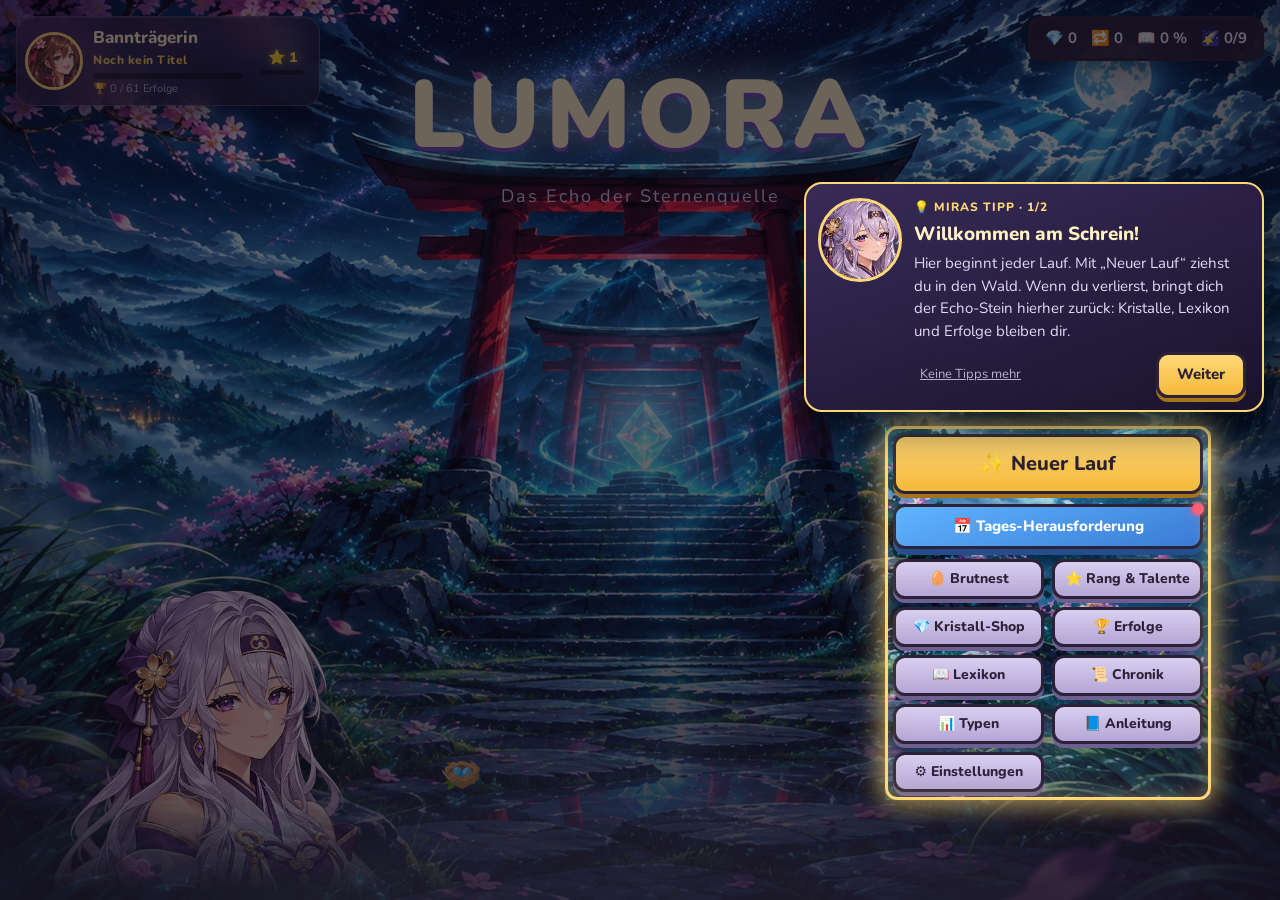
==== commit 88d9815b: "Größere Karte, Feld-Info über dem Feld, schönere Texte" ====
--- a/index.html
+++ b/index.html
@@ -1,39 +1,42 @@
-<!doctype html>
-<html lang="de">
-<head>
-  <meta charset="utf-8">
-  <meta name="viewport" content="width=device-width, initial-scale=1, viewport-fit=cover">
-  <meta name="theme-color" content="#1b1626">
-  <link rel="manifest" href="manifest.webmanifest">
-  <link rel="icon" href="img/icons/icon-192.png">
-  <link rel="apple-touch-icon" href="img/icons/apple-touch-icon.png">
-  <meta name="apple-mobile-web-app-capable" content="yes">
-  <meta name="mobile-web-app-capable" content="yes">
-  <meta name="apple-mobile-web-app-title" content="Lumora">
-  <meta name="apple-mobile-web-app-status-bar-style" content="black-translucent">
-  <title>Lumora</title>
-  <link rel="stylesheet" href="css/style.css">
-</head>
-<body>
-  <div id="app"></div>
-  <script src="js/files.js"></script>
-  <script>
-    (function () {
-      var list = LUM_FILES.logic.concat(LUM_FILES.ui);
-      list.forEach(function (src, i) {
-        var s = document.createElement('script');
-        s.src = src;
-        s.async = false;
-        if (i === list.length - 1) s.onload = function () { LUM.main(); };
-        document.body.appendChild(s);
-      });
-    })();
-  </script>
-  <script>
-    // Offline-Modus: nur online (http/https), nicht bei file:// und nicht lokal beim Entwickeln.
-    if ('serviceWorker' in navigator && /^https?:$/.test(location.protocol) && !/^(localhost|127\.0\.0\.1|\[::1\])$/.test(location.hostname)) {
-      window.addEventListener('load', function () { navigator.serviceWorker.register('sw.js').catch(function () {}); });
-    }
-  </script>
-</body>
-</html>
+<!doctype html>
+<html lang="de">
+<head>
+  <meta charset="utf-8">
+  <meta name="viewport" content="width=device-width, initial-scale=1, viewport-fit=cover">
+  <meta name="theme-color" content="#1b1626">
+  <link rel="manifest" href="manifest.webmanifest">
+  <link rel="icon" href="img/icons/icon-192.png">
+  <link rel="apple-touch-icon" href="img/icons/apple-touch-icon.png">
+  <meta name="apple-mobile-web-app-capable" content="yes">
+  <meta name="mobile-web-app-capable" content="yes">
+  <meta name="apple-mobile-web-app-title" content="Lumora">
+  <meta name="apple-mobile-web-app-status-bar-style" content="black-translucent">
+  <title>Lumora</title>
+  <link rel="preconnect" href="https://fonts.googleapis.com">
+  <link rel="preconnect" href="https://fonts.gstatic.com" crossorigin>
+  <link rel="stylesheet" href="https://fonts.googleapis.com/css2?family=Nunito:wght@400;600;800;900&display=swap">
+  <link rel="stylesheet" href="css/style.css">
+</head>
+<body>
+  <div id="app"></div>
+  <script src="js/files.js"></script>
+  <script>
+    (function () {
+      var list = LUM_FILES.logic.concat(LUM_FILES.ui);
+      list.forEach(function (src, i) {
+        var s = document.createElement('script');
+        s.src = src;
+        s.async = false;
+        if (i === list.length - 1) s.onload = function () { LUM.main(); };
+        document.body.appendChild(s);
+      });
+    })();
+  </script>
+  <script>
+    // Offline-Modus: nur online (http/https), nicht bei file:// und nicht lokal beim Entwickeln.
+    if ('serviceWorker' in navigator && /^https?:$/.test(location.protocol) && !/^(localhost|127\.0\.0\.1|\[::1\])$/.test(location.hostname)) {
+      window.addEventListener('load', function () { navigator.serviceWorker.register('sw.js').catch(function () {}); });
+    }
+  </script>
+</body>
+</html>
--- a/css/style.css
+++ b/css/style.css
@@ -1,1058 +1,1112 @@
-:root {
-  --bg: #1b1626;
-  --panel: #2a2238;
-  --panel2: #342a46;
-  --ink: #f4eefc;
-  --muted: #b9aecb;
-  --line: #2b2238;
-  --accent: #ffcf5a;
-  --good: #7ee08a;
-  --bad: #ff7a8a;
-  --hp: #5ee07a;
-  --hp-mid: #ffd23f;
-  --hp-low: #ff5d6c;
-  --bond: #ff8fd0;
-  --radius: 14px;
-}
-* { box-sizing: border-box; }
-html, body { margin: 0; height: 100%; background: var(--bg); color: var(--ink); font-family: "Segoe UI", system-ui, sans-serif; overflow: hidden; user-select: none; }
-#app { position: fixed; inset: 0; }
-button { font: inherit; color: inherit; cursor: pointer; }
-.hidden { display: none !important; }
-
-/* ---------- Knöpfe ---------- */
-.btn { background: linear-gradient(#ffd977, #f5b93a); color: #2b2238; border: 3px solid var(--line); border-radius: 12px; padding: 10px 18px; font-weight: 800; box-shadow: 0 4px 0 #a8741a; transition: transform .08s, box-shadow .08s, filter .15s; }
-.btn:hover { filter: brightness(1.08); transform: translateY(-1px); }
-.btn:active { transform: translateY(3px); box-shadow: 0 1px 0 #a8741a; }
-.btn.secondary { background: linear-gradient(#d9cff0, #b4a6d6); box-shadow: 0 4px 0 #6d5f91; }
-.btn.danger { background: linear-gradient(#ff9fa9, #f0606f); box-shadow: 0 4px 0 #9a2b38; }
-.btn:disabled { filter: grayscale(1) brightness(.7); cursor: not-allowed; transform: none; }
-.btn.big { font-size: 20px; padding: 14px 28px; }
-.link { background: none; border: 0; color: var(--muted); text-decoration: underline; }
-
-/* ---------- Bilder ---------- */
-.art-img { display: block; max-width: 100%; max-height: 100%; object-fit: contain; }
-.art-img.face-left { transform: scaleX(-1); }
-.art-img.shiny-filter { filter: hue-rotate(150deg) saturate(1.3) brightness(1.08); }
-.art-svg { display: block; width: 100%; height: 100%; }
-.art-svg svg { width: 100%; height: 100%; display: block; }
-.art-background, .art-svg.art-background svg { width: 100%; height: 100%; object-fit: cover; }
-.mon-idle { animation: breathe 2.6s ease-in-out infinite; transform-origin: 100px 185px; transform-box: view-box; }
-@keyframes breathe { 0%, 100% { transform: scale(1, 1); } 50% { transform: scale(1.02, .975); } }
-.sparkle { animation: twinkle 1.4s ease-in-out infinite; transform-box: fill-box; transform-origin: center; }
-.sparkle:nth-of-type(2) { animation-delay: .4s; } .sparkle:nth-of-type(3) { animation-delay: .8s; }
-@keyframes twinkle { 0%, 100% { opacity: 1; transform: scale(1); } 50% { opacity: .3; transform: scale(.6); } }
-.aura { animation: float 3s ease-in-out infinite; }
-@keyframes float { 0%, 100% { transform: translateY(0); } 50% { transform: translateY(-5px); } }
-.glow { animation: pulse 2s ease-in-out infinite; }
-@keyframes pulse { 0%, 100% { opacity: .75; } 50% { opacity: 1; } }
-.firefly, .twinkle { animation: twinkle 3s ease-in-out infinite; }
-.fog { animation: drift 12s ease-in-out infinite alternate; }
-@keyframes drift { from { transform: translateX(-30px); } to { transform: translateX(30px); } }
-
-/* ---------- Bildschirm-Grundlage ---------- */
-.screen { position: absolute; inset: 0; overflow: hidden; }
-.screen .bg { position: absolute; inset: 0; }
-.screen .bg > * { width: 100%; height: 100%; }
-.screen .bg img { object-fit: cover; width: 100%; height: 100%; }
-.shade { position: absolute; inset: 0; background: linear-gradient(transparent 40%, rgba(15, 10, 25, .65)); pointer-events: none; }
-.panel { background: rgba(42, 34, 56, .92); border: 3px solid var(--line); border-radius: var(--radius); box-shadow: 0 8px 24px rgba(0, 0, 0, .35); }
-.title { font-weight: 900; letter-spacing: .5px; }
-.muted { color: var(--muted); }
-.row { display: flex; gap: 10px; align-items: center; }
-.wrap { flex-wrap: wrap; }
-.center { display: flex; align-items: center; justify-content: center; }
-.fade-in { animation: fadein .35s ease-out; }
-@keyframes fadein { from { opacity: 0; transform: translateY(8px); } to { opacity: 1; transform: none; } }
-
-/* ---------- Hub / Titel ---------- */
-.hub-logo { position: absolute; top: 6%; left: 0; right: 0; text-align: center; }
-.hub-logo h1 { font-size: clamp(48px, 8vw, 96px); margin: 0; letter-spacing: 6px; color: #fff3c4; text-shadow: 0 4px 0 #7c4dbe, 0 0 30px rgba(191, 227, 255, .7); }
-.hub-logo p { margin: 4px 0 0; color: #d9cff0; font-size: 18px; }
-.hub-mira { position: absolute; left: 4%; bottom: 0; width: min(30vw, 340px); height: min(33vw, 374px); }
-.hub-menu { position: absolute; right: 6%; bottom: 12%; display: flex; flex-direction: column; gap: 14px; min-width: 260px; }
-.hub-stats { position: absolute; top: 16px; right: 16px; padding: 8px 14px; display: flex; gap: 14px; font-weight: 700; }
-.notice { position: absolute; top: 16px; left: 50%; transform: translateX(-50%); padding: 10px 16px; }
-
-/* ---------- Auswahlkarten ---------- */
-.pick-screen { display: flex; flex-direction: column; align-items: center; justify-content: center; gap: 18px; padding: 20px; }
-.pick-screen h2 { margin: 0; font-size: 30px; text-shadow: 0 3px 0 #000; }
-.cards { display: flex; gap: 18px; flex-wrap: wrap; justify-content: center; }
-.card { width: 230px; padding: 14px; text-align: center; cursor: pointer; transition: transform .15s, box-shadow .15s; position: relative; }
-.card:hover { transform: translateY(-6px) rotate(-.5deg); box-shadow: 0 14px 30px rgba(0, 0, 0, .45), 0 0 0 3px var(--accent); }
-.card .art { width: 170px; height: 170px; margin: 0 auto; }
-.card h3 { margin: 6px 0 4px; font-size: 20px; }
-.card p { margin: 4px 0; font-size: 13px; color: var(--muted); }
-.card .icon { font-size: 54px; height: 80px; display: flex; align-items: center; justify-content: center; }
-.card.small { width: 200px; }
-.card.disabled { opacity: .45; pointer-events: none; }
-.chip { display: inline-block; padding: 1px 8px; border-radius: 999px; font-size: 12px; font-weight: 800; color: #1b1626; border: 2px solid var(--line); margin: 1px; }
-.stats-mini { display: grid; grid-template-columns: auto 1fr; gap: 2px 8px; font-size: 12px; text-align: left; margin-top: 6px; }
-.statbar { height: 7px; background: #1b1626; border-radius: 4px; overflow: hidden; align-self: center; }
-.statbar i { display: block; height: 100%; background: var(--accent); }
-
-/* ---------- Karte ---------- */
-.map-wrap { position: absolute; inset: 0; display: grid; grid-template-columns: 1fr 300px; }
-.map-area { position: relative; overflow: hidden; }
-.map-top { position: absolute; top: 12px; left: 12px; right: 12px; display: flex; justify-content: space-between; align-items: center; padding: 8px 14px; z-index: 2; }
-.map-scroll { position: absolute; inset: 64px 0 0 0; overflow-y: auto; overflow-x: hidden; }
-.map-svg { display: block; margin: 0 auto; }
-.node { cursor: default; }
-.node circle.base { fill: #2a2238; stroke: var(--line); stroke-width: 3; }
-.node text { font-size: 22px; text-anchor: middle; dominant-baseline: central; pointer-events: none; }
-.node.visited circle.base { fill: #4b3f63; }
-.node.current circle.base { fill: #6f5aa8; stroke: #fff3c4; }
-.node.open { cursor: pointer; }
-.node.open circle.base { fill: #fff3c4; stroke: var(--accent); stroke-width: 4; animation: nodepulse 1.2s ease-in-out infinite; transform-box: fill-box; transform-origin: center; }
-.node.open:hover circle.base { fill: #ffe08a; }
-.node.locked { opacity: .55; }
-@keyframes nodepulse { 0%, 100% { transform: scale(1); } 50% { transform: scale(1.12); } }
-.edge { stroke: rgba(255, 255, 255, .25); stroke-width: 3; stroke-dasharray: 6 6; }
-.edge.walked { stroke: #fff3c4; stroke-dasharray: none; stroke-width: 4; }
-.side { background: rgba(27, 22, 38, .95); border-left: 3px solid var(--line); padding: 12px; overflow-y: auto; display: flex; flex-direction: column; gap: 10px; }
-.side h4 { margin: 4px 0; font-size: 13px; text-transform: uppercase; letter-spacing: 1px; color: var(--muted); }
-.team-row { display: grid; grid-template-columns: 56px 1fr; gap: 8px; align-items: center; padding: 6px; border-radius: 10px; background: var(--panel); cursor: pointer; }
-.team-row:hover { background: var(--panel2); }
-.team-row .art { width: 56px; height: 56px; }
-.team-row .nm { font-weight: 800; font-size: 14px; display: flex; justify-content: space-between; }
-.team-row.fainted { opacity: .5; }
-.bar { height: 8px; background: #1b1626; border-radius: 5px; overflow: hidden; border: 1px solid #000; }
-.bar i { display: block; height: 100%; background: var(--hp); transition: width var(--bar-t, .45s) ease-out, background .3s; }
-.bar.bond i { background: var(--bond); }
-.bar.exp i { background: #7cc8ff; }
-.inv { display: flex; flex-wrap: wrap; gap: 6px; }
-.inv span { background: var(--panel); border-radius: 8px; padding: 3px 8px; font-size: 13px; }
-.tip { position: relative; }
-.tip:hover::after { content: attr(data-tip); position: absolute; left: 0; top: 110%; z-index: 20; width: 220px; background: #0f0b18; border: 2px solid var(--accent); border-radius: 8px; padding: 6px 8px; font-size: 12px; white-space: normal; }
-
-/* ---------- Dialog ---------- */
-.dialog { position: absolute; inset: 0; z-index: 50; cursor: pointer; }
-.dialog .dim { position: absolute; inset: 0; background: linear-gradient(transparent 30%, rgba(10, 6, 18, .7)); }
-.dialog .who { position: absolute; bottom: 150px; width: min(30vw, 300px); height: min(33vw, 330px); transition: left .3s, right .3s; animation: fadein .3s; }
-.dialog .who.left { left: 6%; } .dialog .who.right { right: 6%; }
-.dialog .box { position: absolute; left: 5%; right: 5%; bottom: 24px; min-height: 130px; padding: 18px 24px; font-size: 20px; line-height: 1.5; }
-.dialog .nm { position: absolute; top: -20px; left: 22px; background: var(--accent); color: var(--line); border: 3px solid var(--line); border-radius: 10px; padding: 2px 14px; font-weight: 900; }
-.dialog .narr { font-style: italic; color: #e9e1ff; text-align: center; }
-.dialog .next { position: absolute; right: 18px; bottom: 10px; animation: bob 1s infinite; }
-@keyframes bob { 50% { transform: translateY(4px); } }
-.dialog .skip { position: absolute; top: 14px; right: 16px; }
-
-/* ---------- Modal ---------- */
-.modal { position: absolute; inset: 0; z-index: 60; background: rgba(10, 6, 18, .7); display: flex; align-items: center; justify-content: center; animation: fadein .2s; }
-.modal .panel { max-width: min(920px, 94vw); max-height: 90vh; overflow-y: auto; padding: 18px 22px; }
-.modal h3 { margin: 0 0 10px; font-size: 22px; }
-.opt-list { display: flex; flex-direction: column; gap: 8px; margin-top: 10px; }
-.opt { text-align: left; background: var(--panel2); border: 2px solid #4b3f63; border-radius: 10px; padding: 10px 12px; display: flex; gap: 12px; align-items: center; }
-.opt:hover:not(:disabled) { border-color: var(--accent); }
-.opt:disabled { opacity: .5; cursor: not-allowed; }
-.opt .art { width: 64px; height: 64px; flex: none; }
-.opt small { display: block; color: var(--muted); }
-
-/* ---------- Kampf ---------- */
-.battle { position: absolute; inset: 0; }
-.battle .bg { position: absolute; inset: 0; }
-.battle .field { position: absolute; inset: 0 0 190px 0; }
-.battle .platform { position: absolute; border-radius: 50%; background: radial-gradient(rgba(0, 0, 0, .35), transparent 70%); }
-.battle .mon { position: absolute; width: min(28vw, 300px); height: min(28vw, 300px); transition: transform .2s, opacity .4s, filter .2s; }
-.battle .mon.enemy { right: 14%; top: 6%; }
-.battle .mon.player { left: 12%; bottom: 0; width: min(32vw, 340px); height: min(32vw, 340px); }
-.battle .platform.enemy { right: 11%; top: calc(6% + min(24vw, 250px)); width: min(34vw, 360px); height: 60px; }
-.battle .platform.player { left: 9%; bottom: -20px; width: min(38vw, 400px); height: 70px; }
-.battle .info { position: absolute; padding: 10px 14px; width: 330px; }
-.battle .info.enemy { left: 6%; top: 8%; }
-.battle .info.player { right: 5%; bottom: 30px; }
-.info .nm { display: flex; justify-content: space-between; font-weight: 900; font-size: 18px; }
-.info .hpline { display: grid; grid-template-columns: 30px 1fr; gap: 6px; align-items: center; font-size: 12px; font-weight: 900; color: var(--accent); margin-top: 4px; }
-.info .bar { height: 11px; }
-.info .hpnum { text-align: right; font-size: 13px; font-weight: 800; margin-top: 2px; }
-.info .pips { display: flex; gap: 4px; margin-top: 4px; }
-.info .pips i { width: 10px; height: 10px; border-radius: 50%; background: var(--good); border: 2px solid var(--line); }
-.info .pips i.down { background: #555; }
-.info .status { font-size: 12px; font-weight: 800; padding: 0 6px; border-radius: 6px; color: #1b1626; margin-left: 6px; }
-.battle .bottom { position: absolute; left: 0; right: 0; bottom: 0; height: 190px; display: grid; grid-template-columns: 1fr 520px; gap: 10px; padding: 10px; background: linear-gradient(#2a2238, #1b1626); border-top: 4px solid var(--line); }
-.battle .msg { padding: 14px 18px; font-size: 20px; line-height: 1.45; position: relative; }
-.battle .menu { display: grid; grid-template-columns: 1fr 1fr; grid-template-rows: 1fr 1fr auto; gap: 8px; }
-.move-btn { border: 3px solid var(--line); border-radius: 12px; padding: 6px 10px; text-align: left; font-weight: 900; font-size: 16px; color: #1b1626; position: relative; box-shadow: 0 3px 0 rgba(0, 0, 0, .4); }
-.move-btn small { display: block; font-weight: 700; font-size: 11px; opacity: .85; }
-.move-btn .eff { position: absolute; right: 8px; top: 6px; font-size: 11px; font-weight: 900; }
-.move-btn:hover:not(:disabled) { filter: brightness(1.12); transform: translateY(-1px); }
-.move-btn:disabled { filter: grayscale(.8) brightness(.6); }
-.menu-row { grid-column: 1 / 3; display: flex; gap: 8px; }
-.menu-row .btn { flex: 1; padding: 6px 8px; font-size: 14px; }
-.btn.bond-ready { background: linear-gradient(#ffc2ea, #ff6fc0); box-shadow: 0 4px 0 #a02a72, 0 0 18px #ff8fd0; animation: pulse 1s infinite; }
-.battle .weather { position: absolute; inset: 0; pointer-events: none; }
-.weather-nebel { background: linear-gradient(rgba(220, 230, 240, .25), rgba(220, 230, 240, .1)); backdrop-filter: blur(1px); }
-.weather-glutregen { background: linear-gradient(rgba(255, 120, 40, .18), rgba(255, 60, 20, .08)); }
-.weather-stroemung { background: repeating-linear-gradient(100deg, rgba(120, 180, 255, .15) 0 2px, transparent 2px 22px); animation: rain .4s linear infinite; }
-.weather-sturm { background: linear-gradient(rgba(40, 40, 80, .35), rgba(255, 240, 120, .05)); animation: storm 3s infinite; }
-@keyframes rain { from { background-position: 0 0; } to { background-position: -40px 120px; } }
-@keyframes storm { 0%, 92%, 100% { filter: none; } 94% { background-color: rgba(255, 255, 220, .4); } }
-.weather-tag { position: absolute; top: 10px; left: 50%; transform: translateX(-50%); padding: 4px 12px; font-weight: 800; }
-
-/* Kampf-Effekte */
-.shake { animation: shake .35s; }
-@keyframes shake { 20% { transform: translateX(-10px); } 40% { transform: translateX(9px); } 60% { transform: translateX(-6px); } 80% { transform: translateX(4px); } }
-.hitflash { animation: hitflash .3s; }
-@keyframes hitflash { 0%, 100% { filter: none; } 30% { filter: brightness(3) saturate(0); } }
-.lunge-r { animation: lunger .35s; } .lunge-l { animation: lungel .35s; }
-@keyframes lunger { 50% { transform: translate(40px, -20px) scale(1.05); } }
-@keyframes lungel { 50% { transform: translate(-40px, 20px) scale(1.05); } }
-.faint { animation: faint .6s forwards; }
-@keyframes faint { to { transform: translateY(60px); opacity: 0; } }
-.appear { animation: appear .45s ease-out; }
-@keyframes appear { from { transform: scale(.2); opacity: 0; filter: brightness(4); } to { transform: none; opacity: 1; } }
-.float-num { position: absolute; font-weight: 900; font-size: 30px; color: #fff; -webkit-text-stroke: 2px var(--line); pointer-events: none; animation: floatup 1s forwards; z-index: 10; }
-.float-num.heal { color: var(--good); } .float-num.crit { color: #ffd23f; font-size: 38px; }
-@keyframes floatup { from { transform: translateY(0) scale(.6); opacity: 0; } 20% { transform: translateY(-10px) scale(1.15); opacity: 1; } to { transform: translateY(-70px); opacity: 0; } }
-.cutin { position: absolute; inset: 0; z-index: 40; pointer-events: none; overflow: hidden; }
-.cutin .band { position: absolute; left: -10%; right: -10%; top: 30%; height: 40%; transform: skewY(-8deg); background: linear-gradient(90deg, #ff6fc0, #ffcf5a, #ff6fc0); border-top: 6px solid #fff; border-bottom: 6px solid #fff; animation: bandin 1.3s ease-out forwards; }
-.cutin .lines { position: absolute; inset: 0; background: repeating-linear-gradient(-8deg, transparent 0 18px, rgba(255, 255, 255, .5) 18px 20px); mix-blend-mode: overlay; }
-.cutin .who { position: absolute; top: 18%; left: 10%; width: 40vh; height: 40vh; animation: whoin 1.3s ease-out forwards; }
-.cutin .ttl { position: absolute; right: 8%; top: 44%; font-size: clamp(28px, 5vw, 64px); font-weight: 900; color: #fff; -webkit-text-stroke: 3px var(--line); transform: skewY(-8deg); animation: whoin 1.3s ease-out forwards; }
-@keyframes bandin { 0% { transform: skewY(-8deg) translateX(-100%); } 20%, 80% { transform: skewY(-8deg) translateX(0); } 100% { transform: skewY(-8deg) translateX(100%); opacity: 0; } }
-@keyframes whoin { 0% { transform: translateX(-60vw); } 20%, 80% { transform: none; } 100% { transform: translateX(60vw); opacity: 0; } }
-.speed { position: absolute; inset: 0; pointer-events: none; background: repeating-linear-gradient(0deg, transparent 0 22px, rgba(255, 255, 255, .25) 22px 24px); animation: speed .3s linear 2; }
-@keyframes speed { from { background-position: 0 0; } to { background-position: 0 48px; } }
-.banner { position: absolute; left: 50%; top: 38%; transform: translate(-50%, -50%) rotate(-4deg); font-size: 46px; font-weight: 900; color: #ffd23f; -webkit-text-stroke: 3px var(--line); animation: pop .9s forwards; z-index: 30; pointer-events: none; white-space: nowrap; }
-@keyframes pop { 0% { transform: translate(-50%, -50%) scale(.3) rotate(-4deg); opacity: 0; } 20% { transform: translate(-50%, -50%) scale(1.15) rotate(-4deg); opacity: 1; } 80% { opacity: 1; } 100% { opacity: 0; transform: translate(-50%, -60%) scale(1) rotate(-4deg); } }
-.ball { position: absolute; width: 46px; height: 46px; border-radius: 50%; background: linear-gradient(#ff5d6c 50%, #fff 50%); border: 4px solid var(--line); z-index: 12; }
-.ball::after { content: ''; position: absolute; left: 50%; top: 50%; width: 12px; height: 12px; margin: -6px; border-radius: 50%; background: #fff; border: 3px solid var(--line); }
-.ball.wobble { animation: wobble .5s; }
-@keyframes wobble { 25% { transform: rotate(-22deg); } 75% { transform: rotate(22deg); } }
-
-/* ---------- Belohnung, Shop, Quelle, Ereignis ---------- */
-.node-screen { display: flex; flex-direction: column; align-items: center; justify-content: center; gap: 16px; padding: 24px; }
-.node-screen h2 { font-size: 30px; margin: 0; text-shadow: 0 3px 0 #000; }
-.event-box { max-width: 760px; width: 94vw; padding: 20px 24px; display: grid; grid-template-columns: 1fr; gap: 10px; }
-.event-box.has-who { grid-template-columns: 170px 1fr; }
-.event-box .who { width: 170px; height: 190px; }
-.event-box p { font-size: 18px; line-height: 1.5; margin: 0; }
-.shop-grid { display: grid; grid-template-columns: repeat(auto-fill, minmax(200px, 1fr)); gap: 12px; width: min(900px, 94vw); }
-.shop-item { padding: 12px; text-align: center; }
-.shop-item .icon { font-size: 40px; }
-.shop-item.sold { opacity: .4; }
-.gold { color: #ffd23f; font-weight: 900; }
-
-/* ---------- Lexikon ---------- */
-.dex-grid { display: grid; grid-template-columns: repeat(auto-fill, minmax(140px, 1fr)); gap: 10px; width: min(1100px, 96vw); max-height: 70vh; overflow-y: auto; padding: 4px; }
-.dex-card { padding: 8px; text-align: center; font-size: 13px; cursor: pointer; }
-.dex-card .art { width: 110px; height: 110px; margin: 0 auto; }
-.dex-card.unseen .art { filter: brightness(0) opacity(.5); }
-
-/* ---------- Bildschirm klein ---------- */
-@media (max-width: 1000px) {
-  .map-wrap { grid-template-columns: 1fr; grid-template-rows: 1fr 210px; }
-  .side { border-left: 0; border-top: 3px solid var(--line); }
-  .battle .bottom { grid-template-columns: 1fr; height: 260px; }
-  .battle .field { bottom: 260px; }
-  .battle .info { width: 260px; }
-}
-
-.in-dialog .hub-mira, .in-dialog .hub-menu, .in-dialog .hub-stats { opacity: 0; transition: opacity .3s; }
-
-.battle .speed-btn { position: absolute; top: 10px; right: 64px; z-index: 20; padding: 4px 12px; font-size: 14px; }
-.battle .sound-btn { position: absolute; top: 10px; right: 12px; z-index: 20; padding: 4px 10px; font-size: 14px; }
-.battle .sound-btn.muted { opacity: .7; }
-
-/* ---------- Typen-Übersicht ---------- */
-.battle .types-btn { position: absolute; top: 10px; right: 162px; z-index: 20; padding: 4px 12px; font-size: 14px; }
-.type-list { display: grid; grid-template-columns: repeat(auto-fill, minmax(380px, 1fr)); gap: 10px; }
-.type-card { background: var(--panel2); border: 2px solid #4b3f63; border-radius: 12px; padding: 10px 12px; }
-.type-card > .chip { font-size: 15px; padding: 3px 12px; }
-.type-rows { display: grid; grid-template-columns: auto 1fr; gap: 6px 10px; margin-top: 8px; font-size: 13px; align-items: center; }
-.type-rows > span { color: var(--muted); white-space: nowrap; }
-.type-table { border-collapse: separate; border-spacing: 4px; margin: 0 auto; }
-.type-table th { font-weight: 700; padding: 2px; }
-.type-table th.corner { font-size: 12px; color: var(--muted); text-align: left; }
-.type-table td { width: 70px; height: 38px; text-align: center; font-weight: 900; font-size: 16px; border-radius: 8px; }
-.type-table td.eff-good { background: #2f7a3a; color: #d7ffd9; }
-.type-table td.eff-bad { background: #8a2b38; color: #ffd7dc; }
-.type-table td.eff-none { background: #2a2238; color: #6b5f80; }
-@media (max-width: 700px) { .type-list { grid-template-columns: 1fr; } .type-table td { width: 40px; font-size: 13px; } }
-
-/* ---------- Einstellungen ---------- */
-.settings-body { min-width: min(640px, 88vw); }
-.settings-body h4 { margin: 14px 0 6px; font-size: 15px; color: var(--accent); }
-.set-row { display: flex; justify-content: space-between; align-items: center; gap: 14px; padding: 7px 10px; border-radius: 10px; background: var(--panel2); margin: 5px 0; }
-.set-row small { display: block; font-size: 12px; }
-.seg { display: flex; gap: 4px; flex-wrap: wrap; justify-content: flex-end; }
-.seg-btn { background: #1b1626; border: 2px solid #4b3f63; border-radius: 8px; padding: 4px 10px; font-weight: 700; font-size: 13px; }
-.seg-btn.on { background: var(--accent); color: var(--line); border-color: var(--line); }
-.code-box { width: 100%; min-height: 110px; background: #1b1626; color: var(--ink); border: 2px solid #4b3f63; border-radius: 8px; padding: 8px; font: 12px/1.4 monospace; word-break: break-all; }
-.motion-reduced .mon-idle, .motion-reduced .sparkle, .motion-reduced .aura, .motion-reduced .glow, .motion-reduced .firefly,
-.motion-reduced .twinkle, .motion-reduced .fog, .motion-reduced .node.open circle.base, .motion-reduced .btn.bond-ready { animation: none !important; }
-.font-big .msg, .font-big .dialog .box { font-size: 24px; }
-.font-big .opt, .font-big .card p, .font-big .set-row, .font-big .event-box p, .font-big .team-row .nm { font-size: 17px; }
-.font-big .move-btn { font-size: 18px; }
-.click-wait::after { content: ' ▼'; animation: bob 1s infinite; display: inline-block; }
-
-/* ---------- Echo-Stufen ---------- */
-.echo-card.locked { opacity: .45; cursor: not-allowed; }
-.echo-card.locked:hover { transform: none; box-shadow: none; }
-.echo-card .rule { color: var(--ink); }
-.echo-card .rew { color: #ffd23f; font-weight: 700; }
-.echo-card.sel { box-shadow: 0 0 0 3px var(--accent); }
-.pick-screen .card.sel { box-shadow: 0 0 0 3px var(--accent); }
-.seed-row { display: flex; gap: 8px; align-items: center; }
-.seed-row input { background: #1b1626; color: var(--ink); border: 2px solid #4b3f63; border-radius: 8px; padding: 6px 10px; font: inherit; width: 200px; }
-/* Auswahl-Bildschirme: bei wenig Platz oben beginnen und scrollen statt abschneiden */
-.pick-screen, .node-screen { justify-content: safe center; overflow-y: auto; }
-.echo-card { width: 190px; padding: 10px; }
-.echo-card .icon { height: 56px; font-size: 40px; }
-
-/* ---------- Monster mit der Umgebung verschmelzen ---------- */
-.battle .bg { filter: saturate(.92) brightness(.88) blur(1.2px); transform: scale(1.02); }
-.battle .mon { display: flex; align-items: flex-end; justify-content: center; }
-.battle .mon .flip { width: 100%; height: 100%; }
-.battle .mon .flip.face-left { transform: scaleX(-1); }
-.battle .mon .blend { position: relative; width: 100%; height: 100%; animation: breathe 3.2s ease-in-out infinite; transform-origin: center bottom; }
-.battle .mon .blend img { width: 100%; height: 100%; max-width: none; max-height: none; object-fit: contain; object-position: center bottom; filter: drop-shadow(0 10px 8px rgba(0, 0, 0, .45)) drop-shadow(0 0 1px rgba(0, 0, 0, .4)); }
-.battle .mon .tint, .battle .mon .shade { position: absolute; inset: 0; pointer-events: none;
-  -webkit-mask-size: contain; mask-size: contain; -webkit-mask-position: center bottom; mask-position: center bottom; -webkit-mask-repeat: no-repeat; mask-repeat: no-repeat; }
-.battle .mon .tint { background: linear-gradient(165deg, var(--tint, #fff) 0%, transparent 65%); mix-blend-mode: soft-light; opacity: .75; }
-.battle .mon .shade { background: linear-gradient(to bottom, transparent 50%, rgba(12, 6, 30, .5) 100%); mix-blend-mode: multiply; }
-.battle .platform { background: radial-gradient(ellipse at center, rgba(0, 0, 0, .55) 0%, rgba(0, 0, 0, .25) 40%, transparent 70%); filter: blur(3px); }
-.battle .atmo { position: absolute; left: 0; right: 0; top: 0; bottom: 190px; pointer-events: none;
-  background: linear-gradient(to top, var(--haze, transparent) 0%, transparent 28%), radial-gradient(ellipse at 50% 45%, transparent 55%, rgba(6, 3, 18, .45) 100%); }
-.motion-reduced .battle .mon .blend { animation: none; }
-
-/* ---------- Porträts weich auslaufen lassen ---------- */
-.dialog .who img, .hub-mira img, .event-box .who img, .row .art-portrait {
-  -webkit-mask-image: linear-gradient(to bottom, #000 68%, transparent 98%); mask-image: linear-gradient(to bottom, #000 68%, transparent 98%);
-  filter: drop-shadow(0 6px 14px rgba(0, 0, 0, .5));
-}
-.hub-mira img, .dialog .who img { width: 100%; height: 100%; object-fit: contain; object-position: center bottom; }
-/* Eigener Bodenschatten direkt unter jedem Monster (ersetzt die alten Plattformen) */
-.battle .platform { display: none; }
-.battle .mon .blend::after { content: ''; position: absolute; left: 18%; right: 18%; bottom: -3%; height: 12%; z-index: -1;
-  background: radial-gradient(ellipse at center, rgba(0, 0, 0, .6) 0%, rgba(0, 0, 0, .3) 45%, transparent 72%); filter: blur(2px); }
-.battle .mon.enemy { top: 9%; }
-@media (max-width: 1000px) { .battle .atmo { bottom: 260px; } }
-
-/* ---------- Mehr Tiefe im Kampf ---------- */
-.battle { --px: 0; --py: 0; overflow: hidden; }
-/* Hintergrund: langsame Kamerafahrt + Parallaxe (weit weg = wenig Bewegung) */
-.battle .bg { translate: calc(var(--px) * -10px) calc(var(--py) * -6px); transition: translate .4s ease-out; animation: drift 28s ease-in-out infinite alternate; }
-@keyframes drift { from { transform: scale(1.04) translate(-0.6%, 0); } to { transform: scale(1.08) translate(0.6%, -0.8%); } }
-/* Gegner weiter weg: kleiner, blasser, dunstiger, wenig Parallaxe. Eigenes Monster nah: mehr Parallaxe */
-.battle .mon.enemy { width: min(24vw, 260px); height: min(24vw, 260px); right: 17%; translate: calc(var(--px) * -5px) calc(var(--py) * -3px); transition: translate .4s ease-out, transform .2s, opacity .4s, filter .2s; }
-.battle .mon.enemy .blend img { filter: drop-shadow(0 8px 6px rgba(0, 0, 0, .4)) saturate(.88) brightness(.94) contrast(.94); }
-.battle .mon.enemy .tint { opacity: 1; background: linear-gradient(165deg, var(--tint, #fff) 0%, var(--haze, transparent) 80%); }
-.battle .mon.player { translate: calc(var(--px) * 9px) calc(var(--py) * 5px); transition: translate .4s ease-out, transform .2s, opacity .4s, filter .2s; }
-/* Lichtstrahlen von oben */
-.battle .rays { position: absolute; inset: -10% -10% 30% -10%; pointer-events: none; mix-blend-mode: screen; opacity: .35;
-  background: repeating-linear-gradient(105deg, transparent 0 60px, var(--glow, rgba(255,255,255,.6)) 60px 64px, transparent 64px 140px);
-  -webkit-mask-image: linear-gradient(to bottom, #000, transparent 85%); mask-image: linear-gradient(to bottom, #000, transparent 85%);
-  filter: blur(6px); animation: rays 14s ease-in-out infinite alternate; translate: calc(var(--px) * -14px) 0; }
-@keyframes rays { from { opacity: .2; transform: translateX(-2%); } to { opacity: .4; transform: translateX(2%); } }
-/* Partikel: hinten klein und scharf, vorne groß und unscharf (Tiefenschärfe) */
-.battle .motes { position: absolute; inset: 0; pointer-events: none; }
-.battle .motes.far { bottom: 190px; translate: calc(var(--px) * -4px) calc(var(--py) * -2px); }
-.battle .motes.near { bottom: 190px; z-index: 5; translate: calc(var(--px) * 22px) calc(var(--py) * 12px); transition: translate .4s ease-out; }
-.battle .motes i { position: absolute; border-radius: 50%; background: radial-gradient(circle, var(--glow, #fff) 0%, transparent 70%); animation: mote 14s ease-in-out infinite; }
-.battle .motes.near i { opacity: .35; }
-@keyframes mote { 0%, 100% { transform: translate(0, 0); opacity: .15; } 50% { transform: translate(14px, -26px); opacity: .9; } }
-.battle .motes.near i { animation-name: motenear; }
-@keyframes motenear { 0%, 100% { transform: translate(0, 0); opacity: .15; } 50% { transform: translate(-20px, -30px); opacity: .45; } }
-/* Kamera-Ruck bei Volltreffern */
-.battle.cam-punch .field, .battle.cam-punch .bg { animation: campunch .45s ease-out; }
-@keyframes campunch { 0% { transform: scale(1); } 30% { transform: scale(1.035); } 100% { transform: scale(1); } }
-.motion-reduced .battle .bg, .motion-reduced .battle .rays, .motion-reduced .battle .motes i { animation: none !important; }
-.motion-reduced .battle .bg, .motion-reduced .battle .mon, .motion-reduced .battle .motes, .motion-reduced .battle .rays { translate: none !important; }
-@media (max-width: 1000px) { .battle .motes.far, .battle .motes.near { bottom: 260px; } }
-
-/* ---------- Lebendiger Schrein (Hub) ---------- */
-.hub { --px: 0; --py: 0; }
-.hub .bg { translate: calc(var(--px) * -12px) calc(var(--py) * -7px); transition: translate .5s ease-out; animation: drift 30s ease-in-out infinite alternate; }
-.hub .shade { background: linear-gradient(transparent 45%, rgba(15, 10, 25, .55)), radial-gradient(ellipse at 50% 45%, transparent 55%, rgba(8, 4, 20, .5)); }
-/* Kristall-Leuchten in der Mitte zwischen den Toren */
-.hub-crystal { position: absolute; left: 50%; top: 47%; width: 34vmin; height: 34vmin; transform: translate(-50%, -50%); pointer-events: none; mix-blend-mode: screen;
-  background: radial-gradient(circle, rgba(170, 225, 255, .75) 0%, rgba(120, 190, 255, .3) 30%, transparent 65%);
-  translate: calc(var(--px) * -12px) calc(var(--py) * -7px); animation: crystal 4s ease-in-out infinite; }
-@keyframes crystal { 0%, 100% { opacity: .55; scale: .9; } 50% { opacity: 1; scale: 1.08; } }
-/* Sternschnuppen */
-.hub-stars { position: absolute; inset: 0; pointer-events: none; overflow: hidden; }
-.hub-stars i { position: absolute; width: 140px; height: 2px; border-radius: 2px; background: linear-gradient(90deg, rgba(255, 255, 255, 0), #fff); transform: rotate(-28deg); opacity: 0; animation: shoot 1.4s ease-out forwards; box-shadow: 0 0 8px #bfe3ff; }
-@keyframes shoot { 0% { opacity: 0; translate: 0 0; } 15% { opacity: 1; } 100% { opacity: 0; translate: 320px 170px; } }
-/* Glühwürmchen in der Ferne */
-.hub-far { position: absolute; inset: 0; pointer-events: none; translate: calc(var(--px) * -6px) calc(var(--py) * -3px); transition: translate .5s ease-out; }
-.hub-far i { position: absolute; width: 4px; height: 4px; border-radius: 50%; background: #d8f1ff; box-shadow: 0 0 8px 2px rgba(170, 225, 255, .9); animation: firefly 9s ease-in-out infinite; }
-@keyframes firefly { 0%, 100% { transform: translate(0, 0); opacity: .1; } 30% { opacity: .9; } 50% { transform: translate(18px, -24px); opacity: .5; } 75% { opacity: 1; transform: translate(-10px, -12px); } }
-/* Nebel am Boden */
-.hub-fog { position: absolute; left: -10%; right: -10%; bottom: 0; height: 32%; pointer-events: none;
-  background: radial-gradient(ellipse at 30% 100%, rgba(190, 215, 255, .22), transparent 60%), radial-gradient(ellipse at 75% 100%, rgba(220, 190, 255, .18), transparent 55%);
-  animation: fogmove 18s ease-in-out infinite alternate; }
-@keyframes fogmove { from { transform: translateX(-3%); } to { transform: translateX(3%); } }
-/* Fallende Kirschblüten */
-.hub-petals { position: absolute; inset: 0; pointer-events: none; overflow: hidden; translate: calc(var(--px) * 10px) 0; transition: translate .5s ease-out; }
-.hub-petals i { position: absolute; top: -5%; width: calc(14px * var(--s)); height: calc(10px * var(--s)); border-radius: 150% 0 150% 0;
-  background: linear-gradient(135deg, #ffd6e7, #ff9ec4); opacity: .85; box-shadow: 0 0 4px rgba(255, 160, 200, .5);
-  animation-name: petalfall, petalspin; animation-timing-function: linear, ease-in-out; animation-iteration-count: infinite, infinite; animation-direction: normal, alternate; }
-@keyframes petalfall { 0% { transform: translate(0, 0); } 50% { transform: translate(var(--sway), 55vh); } 100% { transform: translate(calc(var(--sway) * -0.3), 112vh); } }
-@keyframes petalspin { from { rotate: -40deg; scale: 1 1; } to { rotate: 60deg; scale: 1 .55; } }
-/* Große unscharfe Lichtflecken vorne */
-.hub-near { position: absolute; inset: 0; pointer-events: none; translate: calc(var(--px) * 26px) calc(var(--py) * 14px); transition: translate .5s ease-out; }
-.hub-near i { position: absolute; border-radius: 50%; background: radial-gradient(circle, rgba(200, 225, 255, .55), transparent 70%); filter: blur(8px); opacity: .35; animation: motenear 16s ease-in-out infinite; }
-/* Logo: wandernder Glanz und sanftes Schweben */
-.hub .hub-logo { animation: floaty 6s ease-in-out infinite; }
-.hub .hub-logo h1 { color: transparent; text-shadow: none; background: linear-gradient(110deg, #fff3c4 35%, #ffffff 48%, #c9ecff 52%, #fff3c4 65%); background-size: 260% 100%;
-  -webkit-background-clip: text; background-clip: text; filter: drop-shadow(0 4px 0 #7c4dbe) drop-shadow(0 0 22px rgba(191, 227, 255, .75)); animation: shine 6s ease-in-out infinite; }
-.hub .hub-logo p { animation: fadein 1.2s ease-out .3s both; letter-spacing: 2px; }
-@keyframes shine { 0%, 15% { background-position: 100% 0; } 55%, 100% { background-position: 0 0; } }
-@keyframes floaty { 0%, 100% { transform: translateY(0); } 50% { transform: translateY(-6px); } }
-/* Mira schwebt leicht und folgt der Maus */
-.hub .hub-mira { animation: floaty 5s ease-in-out infinite; translate: calc(var(--px) * 14px) calc(var(--py) * 6px); transition: translate .5s ease-out; }
-/* Menü gleitet nacheinander herein und leuchtet */
-.hub .hub-menu > * { animation: slidein .5s ease-out both; animation-delay: calc(var(--i, 0) * 90ms + 150ms); }
-@keyframes slidein { from { opacity: 0; transform: translateX(40px); } to { opacity: 1; transform: none; } }
-.hub .hub-menu .btn:hover { box-shadow: 0 4px 0 #a8741a, 0 0 22px rgba(255, 220, 140, .65); }
-.hub .hub-menu .btn.secondary:hover { box-shadow: 0 4px 0 #6d5f91, 0 0 20px rgba(200, 180, 255, .6); }
-/* Reduzierte Animationen: alles ruhig */
-.motion-reduced .hub .bg, .motion-reduced .hub-crystal, .motion-reduced .hub-far i, .motion-reduced .hub-fog,
-.motion-reduced .hub-near i, .motion-reduced .hub .hub-logo, .motion-reduced .hub .hub-logo h1, .motion-reduced .hub .hub-mira { animation: none !important; translate: none !important; }
-.motion-reduced .hub-petals { display: none; }
-
-/* ---------- Karte mit mehr Liebe und Tiefe ---------- */
-.map-area { --px: 0; --py: 0; }
-.map-area .bg { translate: calc(var(--px) * -12px) calc(var(--py) * -8px); transition: translate .5s ease-out; animation: drift 34s ease-in-out infinite alternate; }
-.map-area .map-shade { background: radial-gradient(ellipse at 50% 55%, rgba(15, 10, 25, .25), rgba(10, 6, 20, .72) 85%); }
-.map-motes { position: absolute; inset: 0; pointer-events: none; translate: calc(var(--px) * 16px) calc(var(--py) * 10px); transition: translate .5s ease-out; }
-.map-motes i { position: absolute; width: 4px; height: 4px; border-radius: 50%; background: #fff6c8; box-shadow: 0 0 8px 2px rgba(255, 230, 160, .7); animation: firefly 12s ease-in-out infinite; }
-/* Nebel oben: dort ist der Weg noch unbekannt */
-.map-mist { position: absolute; left: 0; right: 0; top: 0; height: 30%; pointer-events: none; background: linear-gradient(to bottom, rgba(20, 14, 34, .85), rgba(30, 24, 50, .35) 55%, transparent); }
-.glass { background: linear-gradient(160deg, rgba(60, 48, 88, .72), rgba(30, 22, 48, .78)); backdrop-filter: blur(10px); -webkit-backdrop-filter: blur(10px);
-  border: 1px solid rgba(255, 255, 255, .14); box-shadow: 0 10px 30px rgba(0, 0, 0, .45), inset 0 1px 0 rgba(255, 255, 255, .12); }
-.map-top { z-index: 3; }
-.map-top .title-block { display: flex; flex-direction: column; line-height: 1.2; }
-.map-top .act-name { font-weight: 900; font-size: 18px; color: #fff3c4; letter-spacing: 1px; text-shadow: 0 0 12px rgba(255, 220, 140, .45); }
-.map-top .sub { font-size: 13px; color: var(--muted); }
-.echo-tag { background: rgba(155, 93, 229, .35); border: 1px solid rgba(200, 170, 255, .5); border-radius: 999px; padding: 2px 10px; font-weight: 800; font-size: 13px; }
-.map-scroll { z-index: 2; }
-/* Wege */
-.map-svg .edge { fill: none; stroke: rgba(255, 255, 255, .22); stroke-width: 3; stroke-dasharray: 2 9; stroke-linecap: round; }
-.map-svg .edge.next { stroke: rgba(255, 243, 196, .75); stroke-width: 3.5; stroke-dasharray: 8 8; animation: march 1.2s linear infinite; filter: drop-shadow(0 0 4px rgba(255, 220, 140, .7)); }
-@keyframes march { to { stroke-dashoffset: -16; } }
-.map-svg .edge.walked-glow { stroke: rgba(255, 207, 90, .35); stroke-width: 12; stroke-dasharray: none; filter: blur(4px); }
-.map-svg .edge.walked { stroke: url(#gold-path); stroke-width: 4.5; stroke-dasharray: none; }
-.map-svg .edge.flow { stroke: #ffffff; stroke-width: 2.5; stroke-dasharray: 6 40; animation: flow 2.2s linear infinite; opacity: .85; }
-@keyframes flow { to { stroke-dashoffset: -46; } }
-.map-svg .start ellipse { fill: rgba(255, 220, 140, .25); stroke: rgba(255, 220, 140, .6); }
-.map-svg .start text { font-size: 11px; font-weight: 800; fill: #fff3c4; text-anchor: middle; dominant-baseline: central; }
-/* Medaillons */
-.map-svg .node { cursor: default; transition: opacity .3s; }
-.map-svg .node .shadow { fill: rgba(0, 0, 0, .45); filter: blur(2px); }
-.map-svg .node circle.base { stroke: #1b1626; stroke-width: 3; }
-.map-svg .node .rim { fill: none; stroke: rgba(255, 255, 255, .45); stroke-width: 1.5; }
-.map-svg .node text { font-size: 21px; text-anchor: middle; dominant-baseline: central; pointer-events: none; filter: drop-shadow(0 1px 1px rgba(0, 0, 0, .6)); }
-.map-svg .node text.check { font-size: 13px; font-weight: 900; fill: #7ee08a; }
-.map-svg .node text.dbl { font-size: 13px; font-weight: 900; fill: #ffd84a; stroke: #2a1640; stroke-width: 3px; paint-order: stroke; }
-.map-svg .node.locked { opacity: .78; }
-.map-svg .node.locked circle.base { filter: saturate(.75) brightness(.85); }
-.map-svg .node.visited { opacity: .75; }
-.map-svg .node.visited circle.base { filter: saturate(.5); }
-.map-svg .node.open { cursor: pointer; }
-.map-svg .node.open circle.base { stroke: #fff3c4; stroke-width: 3.5; animation: none; }
-.map-svg .node.open .ring { fill: none; stroke: var(--c); stroke-width: 3; opacity: .8; transform-box: fill-box; transform-origin: center; animation: ringpulse 1.6s ease-out infinite; }
-@keyframes ringpulse { from { transform: scale(.85); opacity: .9; } to { transform: scale(1.35); opacity: 0; } }
-.map-svg .node.open:hover circle.base { filter: brightness(1.2); }
-.map-svg .node.open:hover { transform: translateY(-2px); }
-.map-svg .node .aura { fill: none; stroke: #ffd700; stroke-width: 2; opacity: .6; stroke-dasharray: 4 6; transform-box: fill-box; transform-origin: center; animation: spin 18s linear infinite; filter: drop-shadow(0 0 6px #ffd700); }
-@keyframes spin { to { rotate: 360deg; } }
-.map-svg .node.k-hidden circle.base { filter: drop-shadow(0 0 8px #ff5ad1); }
-/* Spielfigur */
-.map-svg .token { animation: tokenbob 2.4s ease-in-out infinite; filter: drop-shadow(0 4px 6px rgba(0, 0, 0, .55)); }
-.map-svg .token-glow { fill: rgba(255, 217, 119, .35); filter: blur(6px); }
-@keyframes tokenbob { 0%, 100% { transform: translateY(0); } 50% { transform: translateY(-5px); } }
-/* Info-Kästchen */
-.map-tip { position: absolute; z-index: 10; width: 230px; padding: 10px 12px; font-size: 13px; pointer-events: none; border-radius: 12px; }
-.map-tip b { display: block; font-size: 15px; margin-bottom: 2px; }
-.map-tip .go { color: #ffd977; font-weight: 800; display: block; margin-top: 4px; }
-
-/* ---------- Seitenleiste ---------- */
-.side.glass { border-left: 1px solid rgba(255, 255, 255, .14); border-radius: 0; }
-.side h4 { display: flex; justify-content: space-between; align-items: baseline; margin: 8px 0 2px; color: #d9cff0; }
-.side h4 small { color: var(--muted); font-weight: 700; }
-.purse { display: flex; gap: 8px; align-items: center; }
-.purse > span { background: rgba(0, 0, 0, .25); border: 1px solid rgba(255, 255, 255, .1); border-radius: 999px; padding: 4px 12px; font-size: 15px; }
-.purse .coin b { color: #ffd23f; } .purse .gem b { color: #9fdcff; }
-.purse .bless { margin-left: auto; font-size: 20px; padding: 2px 8px; }
-.bump { animation: bump .6s ease-out; }
-@keyframes bump { 30% { transform: scale(1.25); box-shadow: 0 0 16px rgba(255, 220, 120, .7); } }
-.team-card { display: grid; grid-template-columns: 64px 1fr; gap: 10px; align-items: center; padding: 8px; border-radius: 14px; cursor: pointer;
-  background: linear-gradient(135deg, rgba(255, 255, 255, .07), rgba(255, 255, 255, .02)); border: 1px solid rgba(255, 255, 255, .08); transition: transform .15s, border-color .15s, background .15s; }
-.team-card:hover { transform: translateX(-3px); border-color: rgba(255, 220, 140, .5); background: linear-gradient(135deg, rgba(255, 255, 255, .12), rgba(255, 255, 255, .03)); }
-.team-card.lead { border-color: rgba(255, 220, 140, .35); }
-.team-card.fainted { opacity: .5; filter: grayscale(.8); }
-.team-card .art { position: relative; width: 64px; height: 64px; border-radius: 50%; background: radial-gradient(circle at 50% 65%, rgba(255, 255, 255, .18), transparent 70%); }
-.team-card .art img, .team-card .art .art-svg { filter: drop-shadow(0 3px 3px rgba(0, 0, 0, .5)); }
-.team-card .lv { position: absolute; right: -4px; bottom: -2px; background: #ffcf5a; color: #2b2238; font-weight: 900; font-size: 11px; border-radius: 999px; padding: 1px 6px; border: 2px solid #2b2238; }
-.team-card .nm { display: flex; justify-content: space-between; align-items: center; font-weight: 800; font-size: 14px; }
-.team-card .st { font-size: 11px; border-radius: 6px; padding: 0 4px; }
-.team-card .types .chip { font-size: 10px; padding: 0 6px; }
-.team-card .bar { height: 7px; margin-top: 4px; position: relative; }
-.team-card .bar i { background-image: linear-gradient(to bottom, rgba(255, 255, 255, .35), transparent 60%); }
-.team-card .sub { display: flex; justify-content: space-between; font-size: 11px; color: var(--muted); margin-top: 2px; }
-.team-card .bond { color: #ff8fd0; font-weight: 800; }
-.team-card .bond.full { text-shadow: 0 0 8px #ff8fd0; animation: pulse 1.2s infinite; }
-.badge { display: inline-flex; align-items: center; gap: 5px; background: rgba(0, 0, 0, .25); border: 1px solid rgba(255, 255, 255, .1); border-radius: 10px; padding: 3px 8px; font-size: 12px; }
-.badge em { font-style: normal; font-weight: 900; background: rgba(255, 255, 255, .12); border-radius: 6px; padding: 0 5px; }
-.badge.res { border-color: rgba(126, 224, 138, .4); }
-.relics { display: flex; flex-wrap: wrap; gap: 6px; }
-.relic { width: 38px; height: 38px; display: inline-flex; align-items: center; justify-content: center; font-size: 20px; border-radius: 10px;
-  background: radial-gradient(circle at 40% 35%, rgba(255, 255, 255, .2), rgba(0, 0, 0, .25)); border: 1px solid rgba(255, 220, 140, .4); }
-.relic.rare { border-color: rgba(200, 150, 255, .8); box-shadow: 0 0 10px rgba(180, 120, 255, .45); }
-.motion-reduced .map-area .bg, .motion-reduced .map-motes i, .motion-reduced .map-svg .edge, .motion-reduced .map-svg .token, .motion-reduced .map-svg .ring, .motion-reduced .map-svg .aura { animation: none !important; }
-.motion-reduced .map-area .bg, .motion-reduced .map-motes { translate: none !important; }
-
-/* ---------- Kampf: Liebe und Tiefe ---------- */
-/* Einmarsch von den Seiten */
-.battle .mon.enter-l { animation: enterl .7s cubic-bezier(.2, .9, .3, 1.2) both; }
-.battle .mon.enter-r { animation: enterr .7s cubic-bezier(.2, .9, .3, 1.2) both; }
-@keyframes enterl { from { transform: translateX(-60vw) scale(.9); opacity: 0; } to { transform: none; opacity: 1; } }
-@keyframes enterr { from { transform: translateX(60vw) scale(.9); opacity: 0; } to { transform: none; opacity: 1; } }
-/* Status-Symbole schweben auf */
-.battle .mon .sfx { position: absolute; inset: 0; pointer-events: none; }
-.battle .mon .sfx span { position: absolute; top: 18%; font-size: 26px; opacity: 0; animation: sfxup 2.4s ease-out infinite; filter: drop-shadow(0 2px 3px rgba(0, 0, 0, .6)); }
-@keyframes sfxup { 0% { transform: translateY(20px) scale(.6); opacity: 0; } 25% { opacity: 1; } 100% { transform: translateY(-50px) scale(1.1); opacity: 0; } }
-/* Infokästen in Glas-Optik mit Typ-Farbleiste */
-.battle .info { background: linear-gradient(160deg, rgba(60, 48, 88, .78), rgba(28, 20, 44, .85)); backdrop-filter: blur(8px); -webkit-backdrop-filter: blur(8px);
-  border: 1px solid rgba(255, 255, 255, .16); border-left: 5px solid var(--acc, #ffcf5a); box-shadow: 0 10px 28px rgba(0, 0, 0, .5), inset 0 1px 0 rgba(255, 255, 255, .12); }
-.battle .info .nm { text-shadow: 0 1px 2px rgba(0, 0, 0, .6); }
-/* KP-Balken mit Nachzieher und Glanz */
-.battle .bar.hp { position: relative; height: 12px; border-radius: 7px; background: rgba(0, 0, 0, .55); }
-.battle .bar.hp i { position: absolute; left: 0; top: 0; bottom: 0; border-radius: 7px; }
-.battle .bar.hp .ghost { background: #fff3c4; opacity: .85; transition: width .9s ease-in .35s; }
-.battle .bar.hp .fill { transition: width .35s ease-out, background .3s; background-image: linear-gradient(to bottom, rgba(255, 255, 255, .45), transparent 55%) !important; }
-.battle .bar.hp .fill { box-shadow: 0 0 8px rgba(255, 255, 255, .15); }
-/* Textbox und Menü in Glas-Optik */
-.battle .bottom { background: linear-gradient(rgba(36, 28, 54, .92), rgba(20, 15, 32, .97)); border-top: 1px solid rgba(255, 255, 255, .16); box-shadow: 0 -10px 30px rgba(0, 0, 0, .4); }
-.battle .msg { background: linear-gradient(160deg, rgba(60, 48, 88, .6), rgba(28, 20, 44, .7)); border: 1px solid rgba(255, 255, 255, .14); box-shadow: inset 0 1px 0 rgba(255, 255, 255, .1); }
-/* Attacken-Knöpfe: glänzend, mit Typ-Symbol und farbigem Leuchten */
-.move-btn { padding-left: 42px; border: 2px solid rgba(20, 12, 30, .8); overflow: hidden; transition: transform .12s, box-shadow .12s, filter .12s; }
-.move-btn::before { content: ''; position: absolute; inset: 0 0 50% 0; background: linear-gradient(to bottom, rgba(255, 255, 255, .35), transparent); pointer-events: none; }
-.move-btn .ticon { position: absolute; left: 8px; top: 50%; transform: translateY(-50%); width: 26px; height: 26px; border-radius: 50%; display: flex; align-items: center; justify-content: center;
-  background: rgba(255, 255, 255, .35); box-shadow: inset 0 0 0 2px rgba(0, 0, 0, .25); font-size: 15px; }
-.move-btn:hover:not(:disabled) { transform: translateY(-2px); box-shadow: 0 6px 0 rgba(0, 0, 0, .35), 0 0 18px var(--c, #fff); filter: brightness(1.08); }
-/* Treffer-Partikel je Typ */
-.impact { position: absolute; width: 0; height: 0; pointer-events: none; z-index: 12; }
-.impact span { position: absolute; left: -6px; top: -6px; width: 12px; height: 12px; border-radius: 50%; animation: burst .85s cubic-bezier(.15, .8, .3, 1) forwards; }
-.impact .ring { position: absolute; left: -40px; top: -40px; width: 80px; height: 80px; border-radius: 50%; border: 4px solid rgba(255, 255, 255, .8); animation: ringhit .5s ease-out forwards; }
-@keyframes burst { 0% { transform: translate(0, 0) rotate(0) scale(1); opacity: 1; } 100% { transform: translate(var(--dx), var(--dy)) rotate(var(--rot)) scale(.3); opacity: 0; } }
-@keyframes ringhit { from { transform: scale(.3); opacity: 1; } to { transform: scale(1.6); opacity: 0; } }
-.p-glut span { background: radial-gradient(circle, #fff3a0, #ff7a3d 60%, transparent 70%); box-shadow: 0 0 10px #ff7a3d; }
-.p-glut .ring { border-color: #ff9a5a; }
-.p-flut span { background: radial-gradient(circle at 35% 30%, #fff, #7cc8ff 50%, #2b7fd8); border-radius: 50% 50% 50% 0; }
-.p-flut .ring { border-color: #9fd6ff; }
-.p-spross span { width: 14px; height: 9px; border-radius: 100% 0 100% 0; background: linear-gradient(135deg, #b8f28a, #3f9b46); }
-.p-spross .ring { border-color: #8be07a; }
-.p-funke span { width: 6px; height: 18px; border-radius: 2px; background: linear-gradient(#fff, #ffd23f); box-shadow: 0 0 10px #ffd23f; }
-.p-funke .ring { border-color: #fff07a; }
-.p-stein span { width: 13px; height: 11px; border-radius: 3px; background: linear-gradient(135deg, #d9b98f, #7c5a3a); }
-.p-stein .ring { border-color: #c9a27a; }
-.p-schatten span { width: 18px; height: 18px; background: radial-gradient(circle, rgba(200, 160, 255, .9), rgba(90, 40, 160, .6) 50%, transparent 70%); filter: blur(1px); }
-.p-schatten .ring { border-color: #b48cff; }
-.p-stern span, .p-normal span { background: radial-gradient(circle, #fff, #fff6b0 50%, transparent 70%); }
-.motion-reduced .battle .mon.enter-l, .motion-reduced .battle .mon.enter-r, .motion-reduced .battle .mon .sfx span { animation: none; opacity: 1; }
-
-/* ---------- Leben überall: Auswahl-, Knoten- und Info-Bildschirme ---------- */
-.amb { --px: 0; --py: 0; }
-.amb > .bg { translate: calc(var(--px) * -12px) calc(var(--py) * -7px); transition: translate .5s ease-out; animation: drift 30s ease-in-out infinite alternate; }
-.amb-motes { position: absolute; inset: 0; pointer-events: none; translate: calc(var(--px) * 14px) calc(var(--py) * 8px); transition: translate .5s ease-out; }
-.amb-motes i { position: absolute; width: 4px; height: 4px; border-radius: 50%; background: #fff6d8; box-shadow: 0 0 8px 2px rgba(255, 230, 170, .6); animation: firefly 12s ease-in-out infinite; }
-.amb-vignette { position: absolute; inset: 0; pointer-events: none; background: radial-gradient(ellipse at 50% 50%, transparent 55%, rgba(8, 4, 20, .55)); }
-/* Karten: hereinfliegen, leicht schweben, 3D-Kippen zur Maus, Glanz-Streifen */
-.amb .cards { perspective: 900px; }
-.amb .card { animation: cardin .6s cubic-bezier(.2, .9, .3, 1.15) both, cardfloat 5s ease-in-out infinite; animation-delay: calc(var(--i, 0) * 110ms), calc(var(--i, 0) * -1.3s + .8s);
-  transform: rotateX(var(--rx, 0deg)) rotateY(var(--ry, 0deg)); transform-style: preserve-3d; overflow: hidden;
-  background: linear-gradient(160deg, rgba(64, 52, 92, .88), rgba(30, 22, 48, .92)); border: 1px solid rgba(255, 255, 255, .16); }
-.amb .card::after { content: ''; position: absolute; inset: -40%; pointer-events: none; opacity: 0; transition: opacity .2s;
-  background: linear-gradient(105deg, transparent 40%, rgba(255, 255, 255, .22) 50%, transparent 60%); transform: translateX(calc(var(--sx, 50%) - 50%)); }
-.amb .card:hover::after { opacity: 1; }
-.amb .card:hover { transform: rotateX(var(--rx, 0deg)) rotateY(var(--ry, 0deg)) translateY(-8px); box-shadow: 0 18px 36px rgba(0, 0, 0, .5), 0 0 0 2px var(--accent), 0 0 26px rgba(255, 207, 90, .35); }
-@keyframes cardin { from { opacity: 0; scale: .8; } to { opacity: 1; scale: 1; } }
-@keyframes cardfloat { 0%, 100% { translate: 0 0; } 50% { translate: 0 -5px; } }
-.amb .card .icon { animation: iconbob 3s ease-in-out infinite; }
-@keyframes iconbob { 0%, 100% { transform: translateY(0) rotate(-3deg); } 50% { transform: translateY(-4px) rotate(3deg); } }
-.amb .shop-item, .amb .event-box, .amb .panel { backdrop-filter: blur(6px); -webkit-backdrop-filter: blur(6px); }
-.amb .shop-item { animation: cardin .5s ease-out both; transition: transform .15s, box-shadow .15s; }
-.amb .shop-item:hover:not(.sold) { transform: translateY(-4px); box-shadow: 0 12px 24px rgba(0, 0, 0, .45), 0 0 18px rgba(255, 207, 90, .3); }
-.amb .shop-item .icon { animation: iconbob 3.4s ease-in-out infinite; display: inline-block; }
-.amb .event-box { animation: cardin .6s ease-out both; }
-.amb .dex-card { transition: transform .15s, box-shadow .15s; }
-.amb .dex-card:hover { transform: translateY(-4px) scale(1.03); box-shadow: 0 10px 20px rgba(0, 0, 0, .45); }
-.amb .node-screen h2, .amb .pick-screen h2 { animation: fadein .6s ease-out both; text-shadow: 0 3px 0 #000, 0 0 18px rgba(255, 220, 140, .35); }
-.motion-reduced .amb > .bg, .motion-reduced .amb-motes i, .motion-reduced .amb .card, .motion-reduced .amb .card .icon, .motion-reduced .amb .shop-item .icon { animation: none !important; }
-.motion-reduced .amb > .bg, .motion-reduced .amb-motes { translate: none !important; }
-
-/* ---------- Angriffs-Animationen ---------- */
-.afx { position: absolute; left: 0; top: 0; pointer-events: none; z-index: 14; will-change: transform, opacity; }
-.afx-flash { inset: 0; width: 100%; height: 100%; mix-blend-mode: screen; z-index: 16; }
-.afx-dark { inset: 0; width: 100%; height: 100%; background: radial-gradient(ellipse at center, rgba(20, 0, 40, .4), rgba(5, 0, 15, .95)); z-index: 13; }
-.afx-sky { inset: 0; width: 100%; height: 60%; background: linear-gradient(to bottom, var(--c), transparent); mix-blend-mode: screen; }
-.afx-charge { width: 120px; height: 120px; border-radius: 50%; background: radial-gradient(circle, #fff 0%, var(--c) 35%, transparent 70%); mix-blend-mode: screen; }
-.afx-glow { width: 220px; height: 220px; border-radius: 50%; background: radial-gradient(circle, #fff 0%, var(--c) 30%, transparent 68%); mix-blend-mode: screen; z-index: 15; }
-.afx-ring { width: 90px; height: 90px; border-radius: 50%; border: 5px solid #fff; box-shadow: 0 0 18px currentColor; }
-.afx-orb { width: 56px; height: 56px; border-radius: 50%; }
-.afx-orb.trail { filter: blur(4px); }
-.o-glut { background: radial-gradient(circle at 40% 40%, #fffbd0 0%, #ffd23f 25%, #ff7a3d 55%, rgba(255, 60, 20, 0) 72%); box-shadow: 0 0 30px 10px rgba(255, 120, 40, .7); }
-.o-flut { background: radial-gradient(circle at 35% 30%, #ffffff 0%, #a8dcff 25%, #3fa7ff 55%, rgba(30, 100, 220, 0) 72%); box-shadow: 0 0 26px 8px rgba(80, 170, 255, .6), inset 0 0 0 3px rgba(255, 255, 255, .35); }
-.o-schatten { background: radial-gradient(circle, #1a0b2e 0%, #4b1f8a 45%, rgba(160, 112, 255, 0) 72%); box-shadow: 0 0 34px 12px rgba(140, 80, 255, .6); }
-.o-glut.trail, .o-flut.trail, .o-schatten.trail { width: 40px; height: 40px; }
-.afx-leaf { width: 22px; height: 14px; border-radius: 100% 0 100% 0; background: linear-gradient(135deg, #d8ff9a, #3f9b46); box-shadow: 0 0 8px rgba(120, 220, 100, .7); }
-.afx-rock { border-radius: 30% 45% 35% 50%; background: radial-gradient(circle at 35% 30%, #e8d2b0, #8a6a48 60%, #4a3828); box-shadow: 0 6px 10px rgba(0, 0, 0, .5); }
-.afx-streak { height: 14px; margin-top: -7px; transform-origin: 0 50%; border-radius: 7px; background: linear-gradient(90deg, transparent, rgba(255, 255, 255, .9), #fff); box-shadow: 0 0 18px #fff; }
-.afx-bolt { inset: 0; width: 100%; height: 100%; z-index: 15; }
-.afx-bolt polyline { fill: none; stroke-linejoin: round; stroke-linecap: round; }
-.afx-bolt .b1 { stroke: #ffe96a; stroke-width: 18; filter: blur(6px); }
-.afx-bolt .b2 { stroke: #ffffff; stroke-width: 5; }
-.afx-pillar { border-radius: 50% 50% 10px 10px; background: linear-gradient(to top, var(--c), transparent); mix-blend-mode: screen; transform-origin: 50% 100%; filter: blur(2px); }
-.afx-arrow { font-size: 28px; font-weight: 900; text-shadow: 0 0 10px currentColor, 0 2px 0 #000; }
-.afx-spiral { width: 200px; height: 200px; border-radius: 50%; border: 6px dashed rgba(176, 112, 255, .85); box-shadow: 0 0 22px rgba(160, 90, 255, .7); }
-.afx-burst { width: 0; height: 0; z-index: 15; }
-.afx-burst span { position: absolute; left: -7px; top: -7px; width: 14px; height: 14px; border-radius: 50%; background: radial-gradient(circle, #fff, #fff6b0 50%, transparent 70%); }
-.afx-burst.p-glut span { background: radial-gradient(circle, #fff3a0, #ff7a3d 55%, transparent 70%); box-shadow: 0 0 10px #ff7a3d; }
-.afx-burst.p-flut span { background: radial-gradient(circle at 35% 30%, #fff, #7cc8ff 50%, #2b7fd8); border-radius: 50% 50% 50% 0; }
-.afx-burst.p-spross span { width: 16px; height: 10px; border-radius: 100% 0 100% 0; background: linear-gradient(135deg, #b8f28a, #3f9b46); }
-.afx-burst.p-funke span { width: 6px; height: 20px; border-radius: 2px; background: linear-gradient(#fff, #ffd23f); box-shadow: 0 0 10px #ffd23f; }
-.afx-burst.p-stein span { width: 14px; height: 12px; border-radius: 3px; background: linear-gradient(135deg, #d9b98f, #7c5a3a); }
-.afx-burst.p-schatten span { width: 20px; height: 20px; background: radial-gradient(circle, rgba(210, 170, 255, .95), rgba(90, 40, 160, .6) 50%, transparent 70%); }
-/* Größere, kräftigere Angriffs-Effekte */
-.afx-orb { width: 110px; height: 110px; }
-.o-glut.trail, .o-flut.trail, .o-schatten.trail { width: 80px; height: 80px; }
-.o-glut { background: radial-gradient(circle at 42% 40%, #ffffff 0%, #fff3a0 18%, #ffb347 38%, #ff5a1f 58%, rgba(255, 60, 20, 0) 74%); box-shadow: 0 0 60px 20px rgba(255, 110, 30, .75); }
-.o-flut { background: radial-gradient(circle at 38% 32%, #ffffff 0%, #d2f0ff 18%, #6cc0ff 42%, #2b7fd8 60%, rgba(30, 100, 220, 0) 74%); box-shadow: 0 0 50px 16px rgba(80, 170, 255, .7); }
-.o-schatten { background: radial-gradient(circle, #000 0%, #2a0c55 35%, #7a3ee0 58%, rgba(160, 112, 255, 0) 74%); box-shadow: 0 0 60px 22px rgba(140, 80, 255, .7); }
-.afx-charge { width: 200px; height: 200px; }
-.afx-glow { width: 340px; height: 340px; }
-.afx-ring { width: 120px; height: 120px; border-width: 7px; }
-.afx-leaf { width: 34px; height: 20px; }
-.afx-streak { height: 22px; margin-top: -11px; }
-.afx-burst span { width: 18px; height: 18px; left: -9px; top: -9px; }
-
-/* ---------- Erfolge, Spielerkarte, Meldungen ---------- */
-.player-card { display: flex; gap: 10px; align-items: center; padding: 8px 14px 8px 8px; border-radius: 16px; cursor: pointer; transition: transform .15s, box-shadow .15s; }
-.player-card:hover { transform: translateY(-2px); box-shadow: 0 12px 28px rgba(0, 0, 0, .5), 0 0 18px rgba(255, 207, 90, .35); }
-.player-card .pc-art { width: 58px; height: 58px; border-radius: 50%; overflow: hidden; border: 3px solid #ffd977; background: #2a2238; flex: none; }
-.player-card .pc-art img, .player-card .pc-art svg { width: 100%; height: 100%; object-fit: cover; object-position: center 12%; -webkit-mask-image: none !important; mask-image: none !important; transform: scale(1.5); transform-origin: 50% 20%; }
-.player-card .pc-info { display: flex; flex-direction: column; min-width: 150px; }
-.player-card .pc-info b { font-size: 17px; color: #fff3c4; }
-.player-card .pc-title { font-size: 12px; font-weight: 800; color: #ffcf5a; letter-spacing: .5px; }
-.player-card .pc-bar { height: 6px; border-radius: 4px; background: rgba(0, 0, 0, .4); overflow: hidden; margin: 4px 0 2px; }
-.player-card .pc-bar i { display: block; height: 100%; background: linear-gradient(90deg, #ffcf5a, #fff3c4); }
-.player-card small { font-size: 11px; color: var(--muted); }
-.player-card.big .pc-art { width: 96px; height: 96px; }
-.player-card.big .pc-info b { font-size: 24px; }
-.player-card.big .pc-title { font-size: 15px; }
-.hub-player { position: absolute; top: 16px; left: 16px; z-index: 3; animation: fadein .6s ease-out .2s both; }
-.ach-toast { position: absolute; top: 18px; left: 50%; z-index: 90; display: flex; gap: 12px; align-items: center; min-width: 320px; padding: 10px 18px 10px 12px; border-radius: 16px;
-  background: linear-gradient(160deg, rgba(50, 40, 76, .95), rgba(24, 18, 40, .97)); border: 2px solid var(--rc); box-shadow: 0 12px 30px rgba(0, 0, 0, .55), 0 0 26px var(--rc);
-  transform: translateX(-50%); animation: toastin .5s cubic-bezier(.2, .9, .3, 1.3) both; transition: opacity .5s, transform .5s; }
-.ach-toast.out { opacity: 0; transform: translate(-50%, -30px); }
-.ach-toast .ic { font-size: 34px; width: 52px; height: 52px; display: flex; align-items: center; justify-content: center; border-radius: 50%; background: radial-gradient(circle, rgba(255, 255, 255, .25), transparent 70%); animation: iconbob 1.5s ease-in-out infinite; }
-.ach-toast small { display: block; color: var(--rc); font-weight: 800; font-size: 11px; text-transform: uppercase; letter-spacing: 1px; }
-.ach-toast b { display: block; font-size: 18px; }
-.ach-toast span { font-size: 12px; color: var(--muted); }
-.ach-toast.r-legendaer { animation: toastin .5s cubic-bezier(.2, .9, .3, 1.3) both, legglow 1.2s ease-in-out infinite; }
-@keyframes toastin { from { opacity: 0; transform: translate(-50%, -40px) scale(.8); } to { opacity: 1; transform: translate(-50%, 0) scale(1); } }
-@keyframes legglow { 50% { box-shadow: 0 12px 30px rgba(0, 0, 0, .55), 0 0 46px var(--rc); } }
-.ach-screen { display: flex; flex-direction: column; align-items: center; gap: 14px; padding: 18px; overflow-y: auto; }
-.ach-head { display: flex; gap: 24px; align-items: center; padding: 16px 22px; border-radius: 18px; width: min(1000px, 96vw); flex-wrap: wrap; }
-.ach-total { flex: 1; min-width: 280px; display: flex; flex-direction: column; gap: 8px; }
-.ach-total h2 { margin: 0; }
-.big-bar { position: relative; height: 22px; border-radius: 12px; background: rgba(0, 0, 0, .45); overflow: hidden; border: 1px solid rgba(255, 255, 255, .15); }
-.big-bar i { display: block; height: 100%; background: linear-gradient(90deg, #a8d5a2, #5fb4ff, #c084fc, #ffd23f); box-shadow: 0 0 14px rgba(255, 210, 63, .5); }
-.big-bar span { position: absolute; inset: 0; display: flex; align-items: center; justify-content: center; font-weight: 900; font-size: 13px; text-shadow: 0 1px 2px #000; }
-.rc-chip { font-size: 12px; font-weight: 800; padding: 2px 10px; border-radius: 999px; border: 1px solid var(--rc); color: var(--rc); background: rgba(0, 0, 0, .25); }
-.title-pick { display: flex; flex-wrap: wrap; gap: 6px; align-items: center; }
-.ach-list { width: min(1000px, 96vw); }
-.ach-h { margin: 14px 0 6px; text-shadow: 0 0 14px currentColor; }
-.ach-grid { display: grid; grid-template-columns: repeat(auto-fill, minmax(300px, 1fr)); gap: 10px; }
-.ach-card { display: flex; gap: 12px; padding: 10px 12px; border-radius: 14px; background: linear-gradient(160deg, rgba(60, 48, 88, .7), rgba(26, 20, 42, .8)); border: 1px solid rgba(255, 255, 255, .1); border-left: 5px solid var(--rc); opacity: .82; }
-.ach-card .ic { font-size: 30px; width: 54px; height: 54px; flex: none; display: flex; align-items: center; justify-content: center; border-radius: 50%; background: rgba(0, 0, 0, .3); filter: grayscale(.8); }
-.ach-card .txt { display: flex; flex-direction: column; flex: 1; gap: 2px; }
-.ach-card small { color: var(--muted); font-size: 12px; }
-.ach-card .rew { font-size: 11px; color: #ffd977; }
-.ach-card .num { font-size: 11px; color: var(--muted); }
-.ach-card .ok { color: #7ee08a; font-weight: 900; font-size: 13px; }
-.ach-bar { height: 7px; border-radius: 4px; background: rgba(0, 0, 0, .4); overflow: hidden; margin-top: 3px; }
-.ach-bar i { display: block; height: 100%; background: var(--rc); }
-.ach-card.done { opacity: 1; box-shadow: 0 0 0 1px var(--rc), 0 6px 18px rgba(0, 0, 0, .35); }
-.ach-card.done .ic { filter: none; background: radial-gradient(circle, rgba(255, 255, 255, .25), rgba(0, 0, 0, .2)); box-shadow: 0 0 16px var(--rc); }
-.ach-card.done.r-episch { box-shadow: 0 0 0 1px var(--rc), 0 0 18px rgba(192, 132, 252, .35); }
-.ach-card.done.r-legendaer { box-shadow: 0 0 0 2px var(--rc), 0 0 26px rgba(255, 210, 63, .5); animation: legglow 2s ease-in-out infinite; }
-.set-row input.set-text { background: #1b1626; color: var(--ink); border: 2px solid #4b3f63; border-radius: 8px; padding: 6px 10px; font: inherit; width: 200px; }
-
-.name-input { display: block; width: 100%; box-sizing: border-box; margin-top: 8px; background: #1b1626; color: var(--ink); border: 2px solid #4b3f63; border-radius: 10px; padding: 10px 14px; font: inherit; font-size: 18px; }
-
-/* ---------- Tutorial: Miras Tipps und Anleitung ---------- */
-.tut-layer { position: absolute; inset: 0; z-index: 95; animation: fadein .25s; }
-.tut-dim { position: absolute; background: rgba(10, 6, 18, .6); }
-.tut-hole { position: absolute; border-radius: 12px; border: 3px solid #ffd977; box-shadow: 0 0 26px 4px rgba(255, 217, 119, .7), inset 0 0 18px rgba(255, 217, 119, .35); animation: tutpulse 1.6s ease-in-out infinite; pointer-events: none; }
-@keyframes tutpulse { 50% { border-color: #fff3c4; box-shadow: 0 0 40px 10px rgba(255, 217, 119, .85), inset 0 0 24px rgba(255, 217, 119, .5); } }
-.tut-bubble { position: absolute; width: 460px; max-width: calc(100vw - 32px); display: flex; gap: 12px; padding: 14px 16px 12px 12px; border-radius: 18px; border: 2px solid #ffd977;
-  background: linear-gradient(160deg, rgba(58, 44, 88, .97), rgba(26, 18, 44, .98)); box-shadow: 0 16px 40px rgba(0, 0, 0, .6); animation: tutin .35s cubic-bezier(.2, .9, .3, 1.25) both; }
-@keyframes tutin { from { opacity: 0; margin-top: 14px; } to { opacity: 1; margin-top: 0; } }
-.tut-mira { width: 84px; height: 84px; flex: none; border-radius: 50%; overflow: hidden; border: 3px solid #ffd977; background: radial-gradient(circle at 50% 30%, #6b5a9a, #2a2238); }
-.tut-mira img, .tut-mira svg { width: 100%; height: 100%; object-fit: cover; object-position: center 10%; transform: scale(1.6); transform-origin: 50% 18%; -webkit-mask-image: none !important; mask-image: none !important; }
-.tut-mira.big { width: 110px; height: 110px; }
-.tut-body { display: flex; flex-direction: column; gap: 4px; flex: 1; }
-.tut-body small { color: #ffd977; font-weight: 800; font-size: 11px; text-transform: uppercase; letter-spacing: 1px; }
-.tut-body b { font-size: 19px; color: #fff3c4; }
-.tut-body p { margin: 0; line-height: 1.45; font-size: 15px; }
-.tut-btns { justify-content: space-between; align-items: center; margin-top: 6px; }
-.tut-off { font-size: 12px; color: var(--muted); background: none; border: 0; cursor: pointer; text-decoration: underline; }
-.guide-screen { display: flex; flex-direction: column; align-items: center; gap: 12px; padding: 18px; overflow-y: auto; }
-.guide-head { display: flex; gap: 20px; align-items: center; padding: 16px 22px; border-radius: 18px; width: min(1000px, 96vw); }
-.guide-head h2 { margin: 0 0 4px; }
-.guide-head .row { gap: 14px; align-items: center; margin-top: 8px; }
-.guide-h { width: min(1000px, 96vw); margin: 10px 0 0; color: #ffd977; }
-.guide-grid { width: min(1000px, 96vw); display: grid; grid-template-columns: repeat(auto-fill, minmax(300px, 1fr)); gap: 10px; }
-.guide-card { padding: 12px 14px; border-radius: 14px; border-left: 4px solid #ffd977; }
-.guide-card b { color: #fff3c4; }
-.guide-card p { margin: 4px 0 0; font-size: 14px; line-height: 1.45; color: #e4dcf5; }
-.guide-card.new { border-left-color: #5fb4ff; }
-.guide-card.new b::after { content: ' · neu'; color: #5fb4ff; font-size: 12px; }
-
-/* ---------- Lauf-Chronik ---------- */
-.ch-screen { display: flex; flex-direction: column; align-items: center; gap: 12px; padding: 18px; overflow-y: auto; }
-.ch-top { width: min(1000px, 96vw); padding: 14px 20px; border-radius: 18px; }
-.ch-top h2 { margin: 0; }
-.ch-stats { gap: 18px; font-weight: 700; margin-top: 6px; }
-.ch-list { width: min(1000px, 96vw); display: flex; flex-direction: column; gap: 10px; }
-.ch-card { padding: 12px 16px; border-radius: 16px; border-left: 5px solid #e0566a; display: flex; flex-direction: column; gap: 8px; }
-.ch-card.win { border-left-color: #ffd23f; box-shadow: 0 0 18px rgba(255, 210, 63, .25); }
-.ch-head { display: flex; gap: 10px; align-items: center; flex-wrap: wrap; }
-.ch-res { font-weight: 900; }
-.ch-card.win .ch-res { color: #ffd23f; }
-.ch-card.loss .ch-res { color: #ff8a9a; }
-.ch-head small { margin-left: auto; }
-.daily-chip { background: #5fb4ff !important; color: #10223a !important; }
-.ch-team { display: flex; gap: 8px; }
-.ch-mon { width: 64px; height: 70px; display: flex; flex-direction: column; align-items: center; border-radius: 12px; background: rgba(0, 0, 0, .25); padding: 2px; }
-.ch-mon > :first-child { width: 52px; height: 52px; }
-.ch-mon img, .ch-mon svg { width: 100%; height: 100%; object-fit: contain; }
-.ch-mon span { font-size: 11px; color: var(--muted); }
-.ch-mon.shiny { box-shadow: 0 0 12px rgba(255, 230, 120, .7); }
-.ch-info { display: flex; gap: 14px; flex-wrap: wrap; font-size: 13px; align-items: center; }
-.ch-relics { font-size: 16px; letter-spacing: 2px; }
-.ch-lost { font-size: 13px; color: #ffb3bf; }
-
-/* ---------- Schrein-Menü ---------- */
-.hub-menu { gap: 10px; min-width: 300px; }
-.hub-grid { display: grid; grid-template-columns: 1fr 1fr; gap: 8px; }
-.hub-grid .btn { padding: 8px 10px; font-size: 14px; position: relative; }
-.link-btn { text-decoration: none; text-align: center; display: flex; align-items: center; justify-content: center; }
-.daily-btn { position: relative; background: linear-gradient(160deg, #5fb4ff, #3a7bd5); color: #fff; box-shadow: 0 6px 0 #234d8c, 0 10px 20px rgba(0, 0, 0, .35); }
-.daily-btn.done { background: linear-gradient(160deg, #6d7f99, #4b5a70); box-shadow: 0 6px 0 #2f3a4a; }
-.new-dot { position: absolute; top: -4px; right: -4px; width: 12px; height: 12px; border-radius: 50%; background: #ff5a7a; box-shadow: 0 0 10px #ff5a7a; animation: iconbob 1.4s ease-in-out infinite; }
-
-/* ---------- Seitenleiste: Aufträge, Flüche, Sets ---------- */
-.quest-mini { display: grid; grid-template-columns: 1fr auto; gap: 2px 8px; align-items: center; padding: 6px 8px; border-radius: 10px; background: rgba(126, 224, 138, .1); border: 1px solid rgba(126, 224, 138, .35); margin-bottom: 6px; font-size: 13px; }
-.quest-mini .qbar { grid-column: 1 / 2; height: 6px; border-radius: 4px; background: rgba(0, 0, 0, .35); overflow: hidden; }
-.quest-mini .qbar i { display: block; height: 100%; background: #7ee08a; }
-.quest-mini small { color: var(--muted); }
-.quest-mini.done { opacity: .65; }
-.quest-mini.done b { color: #7ee08a; }
-.badge.curse { background: rgba(139, 58, 98, .45) !important; border-color: #c0508a !important; }
-.relic.in-set { box-shadow: 0 0 0 2px #ffd977, 0 0 10px rgba(255, 217, 119, .6); }
-.sets { display: flex; flex-wrap: wrap; gap: 6px; margin-top: 8px; }
-.set-chip { font-size: 12px; padding: 3px 8px; border-radius: 999px; background: rgba(255, 217, 119, .12); border: 1px dashed rgba(255, 217, 119, .6); }
-.set-chip.complete { background: linear-gradient(90deg, #ffcf5a, #fff3c4); color: #3a2a00; border-style: solid; font-weight: 800; box-shadow: 0 0 12px rgba(255, 210, 63, .6); }
-
-/* ---------- Wetterzonen auf der Karte ---------- */
-.wzone rect { stroke-width: 2; stroke-dasharray: 10 8; animation: wzflow 14s linear infinite; }
-.wzone .wz-icon { font-size: 22px; dominant-baseline: middle; }
-.wzone .wz-name { font-size: 13px; font-weight: 800; dominant-baseline: middle; paint-order: stroke; stroke: rgba(0, 0, 0, .6); stroke-width: 3px; }
-@keyframes wzflow { to { stroke-dashoffset: -180; } }
-
-/* ---------- Verfluchte Truhe ---------- */
-.cursed-card { border: 2px solid #c0508a !important; box-shadow: 0 0 22px rgba(192, 80, 138, .45) !important; background: linear-gradient(160deg, rgba(70, 30, 60, .95), rgba(30, 14, 30, .95)) !important; }
-.curse-txt { color: #ff9ccc; font-weight: 700; }
-
-/* ---------- Kristall-Shop ---------- */
-.cs-screen { display: flex; flex-direction: column; align-items: center; gap: 10px; padding: 18px; overflow-y: auto; }
-.cs-top { display: flex; gap: 18px; align-items: center; width: min(1000px, 96vw); padding: 14px 20px; border-radius: 18px; }
-.cs-top h2 { margin: 0; }
-.cs-crystal { font-size: 54px; filter: drop-shadow(0 0 16px rgba(95, 212, 255, .8)); animation: iconbob 2s ease-in-out infinite; }
-.cs-have { font-size: 20px; color: #9fe8ff; }
-.cs-h { width: min(1000px, 96vw); margin: 10px 0 0; color: #9fe8ff; }
-.cs-grid { width: min(1000px, 96vw); display: grid; grid-template-columns: repeat(auto-fill, minmax(300px, 1fr)); gap: 10px; }
-.cs-card { display: flex; gap: 12px; padding: 12px; border-radius: 14px; border-left: 4px solid #5fd4ff; }
-.cs-card.owned { border-left-color: #7ee08a; }
-.cs-card.locked { opacity: .6; }
-.cs-art, .cs-icon, .cs-frame { width: 70px; height: 70px; flex: none; display: flex; align-items: center; justify-content: center; border-radius: 14px; background: rgba(0, 0, 0, .3); font-size: 34px; }
-.cs-art img, .cs-art svg { width: 100%; height: 100%; object-fit: contain; }
-.cs-frame { border-radius: 50%; border: 4px solid #ffd977; }
-.cs-txt { display: flex; flex-direction: column; gap: 4px; flex: 1; }
-.cs-txt p { margin: 0; font-size: 13px; color: #e4dcf5; }
-.cs-buy { display: flex; align-items: center; gap: 8px; margin-top: auto; flex-wrap: wrap; }
-.cs-buy .btn { padding: 6px 14px; }
-.cs-owned { color: #7ee08a; font-weight: 900; }
-
-/* ---------- Kartenrahmen ---------- */
-.frame-sakura .pc-art, .cs-frame.frame-sakura { border-color: #ff9fd0 !important; box-shadow: 0 0 14px rgba(255, 159, 208, .8); }
-.frame-meer .pc-art, .cs-frame.frame-meer { border-color: #5fd4ff !important; box-shadow: 0 0 14px rgba(95, 212, 255, .8); }
-.frame-nacht .pc-art, .cs-frame.frame-nacht { border-color: #8b7bff !important; box-shadow: 0 0 16px rgba(139, 123, 255, .9), inset 0 0 10px rgba(255, 255, 255, .4); }
-.frame-gold .pc-art, .cs-frame.frame-gold { border-color: #ffd23f !important; box-shadow: 0 0 20px rgba(255, 210, 63, .95); animation: legglow 2s ease-in-out infinite; }
-.player-card.frame-gold { border: 1px solid rgba(255, 210, 63, .6); }
-.unlocked-starter { box-shadow: 0 0 0 2px #5fd4ff, 0 0 18px rgba(95, 212, 255, .4) !important; }
-
-/* ---------- Tages-Herausforderung ---------- */
-.daily-screen { display: flex; align-items: center; justify-content: center; padding: 18px; overflow-y: auto; }
-.daily-card { width: min(860px, 96vw); padding: 20px 24px; border-radius: 22px; display: flex; flex-direction: column; gap: 14px; border: 2px solid rgba(95, 180, 255, .5); }
-.daily-head h2 { margin: 2px 0 4px; }
-.daily-date { color: #9fd0ff; font-weight: 800; }
-.daily-body { display: flex; gap: 20px; flex-wrap: wrap; }
-.daily-starter { display: flex; flex-direction: column; align-items: center; gap: 4px; width: 170px; }
-.daily-starter .art { width: 150px; height: 150px; }
-.daily-starter .art img, .daily-starter .art svg { width: 100%; height: 100%; object-fit: contain; }
-.daily-rules { flex: 1; min-width: 280px; display: flex; flex-direction: column; gap: 8px; }
-.dr { display: flex; gap: 10px; align-items: center; padding: 8px 10px; border-radius: 12px; background: rgba(0, 0, 0, .25); }
-.dr > span { font-size: 26px; }
-.dr div { display: flex; flex-direction: column; }
-.dr small { color: var(--muted); }
-.dr.rule { border: 1px solid #ffcf5a; background: rgba(255, 207, 90, .1); }
-.daily-week { display: flex; gap: 8px; justify-content: center; }
-.dy { width: 64px; padding: 6px 0; border-radius: 12px; background: rgba(0, 0, 0, .3); display: flex; flex-direction: column; align-items: center; border: 1px solid rgba(255, 255, 255, .1); }
-.dy.done { border-color: #5fb4ff; }
-.dy.win { border-color: #ffd23f; box-shadow: 0 0 10px rgba(255, 210, 63, .5); }
-.dy.today { outline: 2px solid #fff3c4; }
-.dy small { font-size: 11px; color: var(--muted); }
-.daily-foot { display: flex; gap: 18px; justify-content: center; flex-wrap: wrap; font-size: 15px; }
-.daily-res { width: 100%; text-align: center; font-size: 16px; }
-.wzone .wz-pill { fill: rgba(20, 14, 30, .85); stroke-width: 2; stroke-dasharray: none; animation: none; }
-.wzone .wz-icon { font-size: 17px; text-anchor: middle; }
-.wzone .wz-name { font-size: 14px; }
-
-/* ---------- Rang und Talente ---------- */
-.rank-badge { display: flex; flex-direction: column; align-items: center; gap: 2px; margin-left: 6px; min-width: 46px; position: relative; }
-.rank-badge .rk { font-weight: 900; color: #ffd23f; font-size: 14px; text-shadow: 0 0 8px rgba(255, 210, 63, .6); }
-.rank-badge .rk-bar { width: 44px; height: 5px; border-radius: 3px; background: rgba(0, 0, 0, .4); overflow: hidden; }
-.rank-badge .rk-bar i { display: block; height: 100%; background: linear-gradient(90deg, #ffcf5a, #fff3c4); }
-.rank-badge .rk-pts { position: absolute; top: -8px; right: -8px; background: #ff5a7a; color: #fff; font-size: 10px; font-weight: 900; border-radius: 999px; padding: 1px 5px; box-shadow: 0 0 8px #ff5a7a; }
-.tal-screen { display: flex; flex-direction: column; align-items: center; gap: 12px; padding: 18px; overflow-y: auto; }
-.tal-top { width: min(1060px, 96vw); display: flex; gap: 20px; align-items: center; padding: 16px 20px; border-radius: 18px; flex-wrap: wrap; }
-.rank-big { width: 96px; height: 96px; border-radius: 50%; display: flex; flex-direction: column; align-items: center; justify-content: center; font-size: 26px;
-  background: radial-gradient(circle at 40% 30%, #fff3c4, #ffcf5a 45%, #b7791f); color: #3a2a00; box-shadow: 0 0 26px rgba(255, 210, 63, .6); animation: iconbob 2.4s ease-in-out infinite; }
-.rank-big b { font-size: 34px; line-height: 1; }
-.tal-info { flex: 1; min-width: 280px; display: flex; flex-direction: column; gap: 8px; }
-.tal-info h2 { margin: 0; }
-.tal-info p { margin: 0; }
-.tal-points { font-weight: 900; padding: 4px 12px; border-radius: 999px; background: rgba(0, 0, 0, .3); }
-.tal-points.has { background: linear-gradient(90deg, #ffcf5a, #fff3c4); color: #3a2a00; box-shadow: 0 0 14px rgba(255, 210, 63, .6); }
-.rs-list { display: flex; gap: 10px; }
-.rs-card { width: 92px; display: flex; flex-direction: column; align-items: center; gap: 2px; padding: 6px; border-radius: 14px; background: rgba(0, 0, 0, .3); border: 1px dashed rgba(255, 255, 255, .2); text-align: center; }
-.rs-card.open { border: 1px solid #ffd23f; box-shadow: 0 0 12px rgba(255, 210, 63, .35); }
-.rs-card .art { width: 60px; height: 60px; display: flex; align-items: center; justify-content: center; }
-.rs-card .art img, .rs-card .art svg { width: 100%; height: 100%; object-fit: contain; }
-.rs-card small { font-size: 11px; color: var(--muted); }
-.lock { font-size: 30px; opacity: .7; }
-.tal-paths { width: min(1060px, 96vw); display: grid; grid-template-columns: repeat(auto-fit, minmax(300px, 1fr)); gap: 12px; }
-.tal-path { padding: 12px; border-radius: 16px; border-top: 4px solid var(--pc); display: flex; flex-direction: column; gap: 8px; }
-.tal-head { display: flex; gap: 10px; align-items: center; }
-.tal-head .tal-icon { font-size: 30px; }
-.tal-head div { flex: 1; display: flex; flex-direction: column; }
-.tal-head b { color: var(--pc); font-size: 18px; }
-.tal-head small { color: var(--muted); }
-.tal-spent { font-weight: 900; color: var(--pc); font-size: 20px; }
-.tal-row { display: flex; gap: 10px; align-items: center; padding: 8px; border-radius: 12px; background: rgba(0, 0, 0, .25); }
-.tal-row .ti { font-size: 24px; width: 34px; text-align: center; }
-.tal-row .tt { flex: 1; display: flex; flex-direction: column; gap: 2px; }
-.tal-row small { color: var(--muted); font-size: 12px; }
-.tal-row .btn { width: 40px; padding: 6px 0; font-size: 18px; }
-.tal-row.maxed { box-shadow: inset 0 0 0 1px var(--pc); }
-.pips { display: flex; gap: 4px; }
-.pips i { width: 14px; height: 6px; border-radius: 3px; background: rgba(255, 255, 255, .15); }
-.pips i.on { background: var(--pc); box-shadow: 0 0 6px var(--pc); }
-.sum-rank { display: flex; gap: 12px; align-items: center; flex-wrap: wrap; margin: 6px 0; font-weight: 800; color: #ffd977; }
-.rank-up { width: 100%; color: #fff3c4; animation: legglow 1.4s ease-in-out infinite; }
-.locked-starter { opacity: .6; cursor: default !important; }
-.locked-starter .art { display: flex; align-items: center; justify-content: center; }
-
-/* ---------- Angriffseffekte der neuen Typen ---------- */
-.o-frost { background: radial-gradient(circle at 35% 30%, #ffffff 0%, #e0f2fe 30%, #7dd3fc 58%, rgba(125, 211, 252, 0) 72%); box-shadow: 0 0 28px 8px rgba(186, 230, 253, .75), inset 0 0 0 3px rgba(255, 255, 255, .5); }
-.o-metall { background: radial-gradient(circle at 35% 30%, #ffffff 0%, #e2e8f0 25%, #94a3b8 55%, rgba(71, 85, 105, 0) 72%); box-shadow: 0 0 24px 6px rgba(203, 213, 225, .7), inset 0 0 0 4px rgba(255, 255, 255, .45); }
-.o-frost.trail, .o-metall.trail { width: 60px; height: 60px; }
-.afx-burst.p-frost span { background: linear-gradient(45deg, transparent 40%, #e0f2fe 40%, #e0f2fe 60%, transparent 60%), linear-gradient(-45deg, transparent 40%, #bae6fd 40%, #bae6fd 60%, transparent 60%); box-shadow: 0 0 8px #bae6fd; }
-.afx-burst.p-wind span { background: radial-gradient(circle, rgba(255, 255, 255, .9), #86efac 50%, transparent 70%); border-radius: 50% 0 50% 0; }
-.afx-burst.p-metall span { background: linear-gradient(135deg, #f8fafc, #94a3b8 60%, #475569); border-radius: 2px; box-shadow: 0 0 6px #cbd5e1; }
-
-/* ---------- Kampf-Protokoll ---------- */
-.battle .log-btn { position: absolute; top: 10px; right: 266px; z-index: 20; padding: 4px 10px; font-size: 14px; }
-.battle-log { max-height: 60vh; overflow-y: auto; display: flex; flex-direction: column; gap: 3px; min-width: min(520px, 86vw); font-size: 14px; }
-.battle-log div { padding: 3px 8px; border-radius: 6px; background: rgba(0, 0, 0, .2); }
-.battle-log small { color: var(--muted); display: inline-block; min-width: 28px; }
-.mode-row { display: flex; gap: 6px; align-items: center; flex-wrap: wrap; padding: 8px 12px; }
-.mode-row small { opacity: .75; }
-.daily-best { display: flex; flex-direction: column; gap: 4px; padding: 10px 14px; border-radius: 12px; background: rgba(0, 0, 0, .25); }
-.db-row { display: grid; grid-template-columns: 32px 1fr 30px 60px; gap: 8px; align-items: center; font-size: 14px; }
-.db-row b { text-align: right; color: #ffd977; }
-
-/* ---------- Handy-Ansicht ---------- */
-@media (max-width: 760px) {
-  body { font-size: 14px; }
-  /* Schrein */
-  .hub-logo { top: 96px; }
-  .hub-logo h1 { font-size: 40px; letter-spacing: 3px; }
-  .hub-logo p { font-size: 13px; }
-  .hub-mira { width: 38vw; height: 42vw; left: 0; opacity: .55; }
-  .hub-menu { right: 12px; left: 12px; bottom: 12px; min-width: 0; gap: 8px; }
-  .hub-menu .btn.big { padding: 10px; font-size: 16px; }
-  .hub-grid .btn { font-size: 12px; padding: 7px 6px; }
-  .hub-player { top: 8px; left: 8px; right: 8px; zoom: .85; }
-  .hub-stats { top: auto; bottom: 330px; right: 8px; gap: 8px; font-size: 12px; padding: 4px 8px; }
-  /* Auswahl-Bildschirme */
-  .cards { gap: 10px; }
-  .card { width: calc(50vw - 24px); padding: 8px; }
-  .card .art { width: 100%; height: 110px; }
-  .card h3 { font-size: 16px; }
-  .card .icon { font-size: 40px; height: 56px; }
-  .pick-screen h2, .node-screen h2 { font-size: 20px; }
-  /* Karte */
-  .map-wrap { grid-template-rows: 1fr 170px; }
-  .side { padding: 8px; gap: 6px; }
-  .map-top { flex-wrap: wrap; gap: 4px; padding: 6px 10px; }
-  .map-top .act-name { font-size: 15px; }
-  /* Kampf */
-  .battle .bottom { height: 300px; padding: 6px; gap: 6px; }
-  .battle .field { bottom: 300px; }
-  .battle .info { width: 46vw; font-size: 12px; padding: 6px 8px; }
-  .battle .msg { font-size: 14px; min-height: 52px; }
-  .move-btn { font-size: 13px; padding: 6px 8px; }
-  .move-btn small { font-size: 10px; }
-  .battle .types-btn { right: 122px; padding: 3px 8px; font-size: 12px; }
-  .battle .log-btn { right: 196px; padding: 3px 8px; font-size: 12px; }
-  .battle .speed-btn { right: 50px; padding: 3px 8px; font-size: 12px; }
-  .battle .sound-btn { right: 8px; padding: 3px 8px; font-size: 12px; }
-  /* Fenster und Seiten */
-  .modal .panel { max-width: 96vw; padding: 12px 14px; }
-  .ach-grid, .cs-grid, .guide-grid, .tal-paths { grid-template-columns: 1fr; }
-  .ach-head, .cs-top, .tal-top, .guide-head { flex-direction: column; text-align: center; }
-  .player-card.big .pc-art { width: 72px; height: 72px; }
-  .rs-list { justify-content: center; }
-  .daily-body { flex-direction: column; align-items: center; }
-  .daily-week { flex-wrap: wrap; }
-  .dy { width: 40px; }
-  .tut-bubble { width: calc(100vw - 24px); }
-  .tut-mira { width: 56px; height: 56px; }
-  .ach-toast { min-width: 0; width: calc(100vw - 24px); }
-}
-
-/* ---------- Doppelkampf (2 gegen 2) ---------- */
-.battle.double .mon.enemy { width: min(19vw, 210px); height: min(19vw, 210px); top: 10%; }
-.battle.double .mon.enemy.s0 { right: 29%; }
-.battle.double .mon.enemy.s1 { right: 6%; top: 15%; }
-.battle.double .mon.player { width: min(25vw, 280px); height: min(25vw, 280px); }
-.battle.double .mon.player.s0 { left: 3%; }
-.battle.double .mon.player.s1 { left: 25%; bottom: 4%; }
-.battle.double .mon.empty { display: none; }
-.battle.double .mon.acting .blend { filter: drop-shadow(0 0 14px rgba(255, 216, 74, .9)); }
-.battle.double .mon.acting::before { content: '▼'; position: absolute; left: 50%; top: -6px; translate: -50% 0; color: #ffd84a; font-size: 22px; text-shadow: 0 2px 4px rgba(0, 0, 0, .6); animation: dblbob 1s ease-in-out infinite; z-index: 2; }
-@keyframes dblbob { 50% { transform: translateY(6px); } }
-.battle.double .info { width: 250px; padding: 6px 10px; font-size: 13px; }
-.battle.double .info .nm { font-size: 15px; }
-.battle.double .info.enemy.s0 { left: 2%; top: 3%; }
-.battle.double .info.enemy.s1 { left: 2%; top: calc(3% + 128px); }
-.battle.double .info.player.s0 { right: 2%; bottom: 150px; }
-.battle.double .info.player.s1 { right: 2%; bottom: 14px; }
-.battle.double .info.down { opacity: .45; filter: grayscale(.8); }
-.battle.double .info.hidden { display: none; }
-@media (max-width: 760px) {
-  .battle.double .mon.enemy { width: 30vw; height: 30vw; top: 15%; }
-  .battle.double .mon.enemy.s0 { right: 40%; }
-  .battle.double .mon.enemy.s1 { right: 4%; top: 19%; }
-  .battle.double .mon.player { width: 36vw; height: 36vw; bottom: 64px; }
-  .battle.double .mon.player.s0 { left: 2%; }
-  .battle.double .mon.player.s1 { left: 46%; bottom: 58px; }
-  .battle.double .info { width: 47vw; font-size: 11px; padding: 4px 6px; }
-  .battle.double .info .nm { font-size: 12px; }
-  /* kompakt: ohne Typen-Zeile und Bindungs-Balken */
-  .battle.double .info > div:nth-child(2), .battle.double .info .hpline:has(.bond), .battle.double .info .hpnum { display: none; }
-  .battle.double .info.enemy.s0 { left: 2%; top: 44px; }
-  .battle.double .info.enemy.s1 { left: auto; right: 2%; top: 44px; }
-  .battle.double .info.player.s0 { right: auto; left: 2%; bottom: 4px; }
-  .battle.double .info.player.s1 { right: 2%; bottom: 4px; }
-}
-
-/* ---------- Brutnest und Hort ---------- */
-.nest-screen { display: flex; flex-direction: column; align-items: center; gap: 12px; padding: 18px; overflow-y: auto; }
-.nest-top { width: min(1060px, 96vw); display: flex; justify-content: space-between; align-items: center; gap: 16px; padding: 14px 20px; border-radius: 18px; flex-wrap: wrap; }
-.nest-top h2 { margin: 0; }
-.nest-info { display: flex; gap: 14px; font-weight: 800; }
-.nest-grid { width: min(1060px, 96vw); display: grid; grid-template-columns: repeat(auto-fit, minmax(240px, 1fr)); gap: 12px; }
-.nest { display: flex; flex-direction: column; align-items: center; gap: 8px; padding: 14px; border-radius: 18px; text-align: center; border-top: 4px solid var(--ec, #6b5f80); }
-.nest.empty { opacity: .6; justify-content: center; min-height: 180px; }
-.nest-bowl { font-size: 54px; }
-.nest-egg { height: 110px; display: flex; align-items: flex-end; }
-.egg-svg { filter: drop-shadow(0 6px 10px rgba(0, 0, 0, .4)); }
-.egg-svg .egg-glow { animation: eggglow 2.4s ease-in-out infinite; }
-.egg-svg.ready { animation: eggwobble 1.2s ease-in-out infinite; transform-origin: 50% 90%; }
-.egg-svg.shimmer { filter: drop-shadow(0 0 12px #fde68a) drop-shadow(0 6px 10px rgba(0, 0, 0, .4)); }
-.nest-egg.hatching .egg-svg { animation: egghatch 1.6s ease-in forwards; }
-@keyframes eggwobble { 0%, 100% { transform: rotate(0); } 20% { transform: rotate(-8deg); } 40% { transform: rotate(7deg); } 60% { transform: rotate(-4deg); } }
-@keyframes eggglow { 50% { opacity: .65; } }
-@keyframes egghatch { 0% { transform: rotate(0) scale(1); } 30% { transform: rotate(-14deg) scale(1.05); } 60% { transform: rotate(14deg) scale(1.1); } 100% { transform: scale(1.4); opacity: 0; filter: brightness(3); } }
-.warm-bar { position: relative; width: 100%; height: 18px; border-radius: 10px; background: rgba(0, 0, 0, .4); overflow: hidden; }
-.warm-bar i { display: block; height: 100%; background: linear-gradient(90deg, #ff8a3d, #ffd23f); }
-.warm-bar span { position: absolute; inset: 0; display: flex; align-items: center; justify-content: center; font-size: 12px; font-weight: 800; text-shadow: 0 1px 2px #000; }
-.care-row { display: flex; flex-wrap: wrap; gap: 4px; justify-content: center; }
-.care-row .seg-btn { font-size: 12px; padding: 4px 8px; }
-.hatch-btn { --rc: #ffd23f; animation: legglow 1.4s ease-in-out infinite; }
-.hort-grid { width: min(1060px, 96vw); display: grid; grid-template-columns: repeat(auto-fill, minmax(250px, 1fr)); gap: 10px; }
-.hort-card { display: flex; gap: 10px; padding: 10px; border-radius: 14px; }
-.hort-card.fav { box-shadow: 0 0 0 2px #ffd23f, 0 0 16px rgba(255, 210, 63, .4); }
-.hort-card .art { width: 86px; height: 86px; flex: none; }
-.hort-card .art img, .hort-card .art svg { width: 100%; height: 100%; object-fit: contain; }
-.hort-card .ht { display: flex; flex-direction: column; gap: 2px; font-size: 13px; }
-.hort-card small { color: var(--muted); }
-.egg-move b { color: #f5d0fe; }
-.echo-comp { display: flex; gap: 10px; align-items: center; }
-@media (max-width: 760px) { .nest-grid, .hort-grid { grid-template-columns: 1fr; } }
-
-/* ---------- Schrein-Ausbauten ---------- */
-.hub-deco { position: absolute; inset: 0; pointer-events: none; z-index: 2; }
-.deco-lantern { position: absolute; font-size: 26px; filter: drop-shadow(0 0 10px rgba(255, 140, 60, .9)); animation: lanternfloat 6s ease-in-out infinite; }
-@keyframes lanternfloat { 50% { transform: translateY(-14px) rotate(4deg); } }
-.deco-bell { position: absolute; left: 49%; top: 33%; font-size: 30px; transform-origin: 50% 0; animation: bellswing 3s ease-in-out infinite; filter: drop-shadow(0 0 8px rgba(255, 220, 120, .8)); }
-@keyframes bellswing { 0%, 100% { transform: rotate(-10deg); } 50% { transform: rotate(10deg); } }
-.deco-garden { position: absolute; left: 30%; bottom: 3%; display: flex; gap: 6px; font-size: 26px; }
-.deco-garden span { animation: iconbob 3s ease-in-out infinite; }
-.deco-books { position: absolute; left: 26%; bottom: 14%; font-size: 34px; }
-.deco-nests { position: absolute; left: 34%; bottom: 12%; display: flex; gap: 10px; pointer-events: auto; cursor: pointer; }
-.deco-nest { position: relative; width: 52px; height: 58px; display: flex; flex-direction: column; align-items: center; justify-content: flex-end; }
-.deco-nest > span { font-size: 34px; line-height: 1; }
-.deco-nest .egg-svg { position: absolute; bottom: 18px; }
-.deco-trophies { position: absolute; left: 2%; top: 42%; display: flex; flex-direction: column; gap: 6px; font-size: 26px; padding: 6px; border-radius: 12px; background: rgba(20, 14, 30, .55); border: 1px solid rgba(255, 215, 120, .5); }
-@media (max-width: 760px) { .deco-nests { left: 50%; bottom: 360px; transform: translateX(-50%); } .deco-garden, .deco-books, .deco-trophies { display: none; } }
-.btn.art-ready { background: linear-gradient(160deg, #a78bfa, #7c3aed); color: #fff; box-shadow: 0 0 14px rgba(167, 139, 250, .7); animation: iconbob 1.6s ease-in-out infinite; }
-
-/* ---------- Bewegung je Körperform im Kampf ---------- */
-/* Ruhe: Vögel schweben, Schlangen wiegen sich, Blobs wabbeln, Vierbeiner atmen, Große stehen fest */
-.battle .mon.body-bird > :first-child { animation: idle-hover 2.4s ease-in-out infinite; }
-.battle .mon.body-serpent > :first-child { animation: idle-sway 3.2s ease-in-out infinite; transform-origin: 50% 90%; }
-.battle .mon.body-blob > :first-child { animation: idle-wobble 1.8s ease-in-out infinite; transform-origin: 50% 100%; }
-.battle .mon.body-round > :first-child { animation: idle-bob 2.2s ease-in-out infinite; transform-origin: 50% 100%; }
-.battle .mon.body-quad > :first-child { animation: idle-breathe 2.8s ease-in-out infinite; transform-origin: 50% 100%; }
-.battle .mon.body-tall > :first-child { animation: idle-stand 3.4s ease-in-out infinite; transform-origin: 50% 100%; }
-@keyframes idle-hover { 50% { transform: translateY(-14px); } }
-@keyframes idle-sway { 0%, 100% { transform: rotate(-3deg); } 50% { transform: rotate(3deg) translateX(4px); } }
-@keyframes idle-wobble { 0%, 100% { transform: scale(1, 1); } 50% { transform: scale(1.06, .94); } }
-@keyframes idle-bob { 50% { transform: translateY(-6px) scale(1.01, .99); } }
-@keyframes idle-breathe { 50% { transform: scale(1.02, 1.03); } }
-@keyframes idle-stand { 50% { transform: scale(1.015); } }
-/* Angriff: Vögel stoßen im Bogen herab, Schlangen schnellen vor, Blobs springen, Vierbeiner springen an, Große stampfen */
-.battle .mon.body-bird.lunge-r { animation: swoop-r .45s ease-in-out; } .battle .mon.body-bird.lunge-l { animation: swoop-l .45s ease-in-out; }
-.battle .mon.body-serpent.lunge-r { animation: strike-r .3s cubic-bezier(.2, .9, .3, 1); } .battle .mon.body-serpent.lunge-l { animation: strike-l .3s cubic-bezier(.2, .9, .3, 1); }
-.battle .mon.body-blob.lunge-r, .battle .mon.body-round.lunge-r { animation: hop-r .45s ease-out; } .battle .mon.body-blob.lunge-l, .battle .mon.body-round.lunge-l { animation: hop-l .45s ease-out; }
-.battle .mon.body-quad.lunge-r { animation: pounce-r .4s cubic-bezier(.3, 1.4, .5, 1); } .battle .mon.body-quad.lunge-l { animation: pounce-l .4s cubic-bezier(.3, 1.4, .5, 1); }
-.battle .mon.body-tall.lunge-r, .battle .mon.body-tall.lunge-l { animation: stomp .45s ease-in; }
-@keyframes swoop-r { 40% { transform: translate(30px, -50px) rotate(-8deg); } 70% { transform: translate(70px, 10px) rotate(6deg); } }
-@keyframes swoop-l { 40% { transform: translate(-30px, -50px) rotate(8deg); } 70% { transform: translate(-70px, 10px) rotate(-6deg); } }
-@keyframes strike-r { 30% { transform: translateX(-12px) scaleX(.92); } 60% { transform: translateX(70px) scaleX(1.12); } }
-@keyframes strike-l { 30% { transform: translateX(12px) scaleX(.92); } 60% { transform: translateX(-70px) scaleX(1.12); } }
-@keyframes hop-r { 20% { transform: scale(1.1, .85); } 55% { transform: translate(40px, -50px) scale(.95, 1.08); } 80% { transform: translate(50px, 0) scale(1.08, .9); } }
-@keyframes hop-l { 20% { transform: scale(1.1, .85); } 55% { transform: translate(-40px, -50px) scale(.95, 1.08); } 80% { transform: translate(-50px, 0) scale(1.08, .9); } }
-@keyframes pounce-r { 25% { transform: translateX(-10px) scale(1.04, .94); } 60% { transform: translate(60px, -24px) rotate(-6deg); } }
-@keyframes pounce-l { 25% { transform: translateX(10px) scale(1.04, .94); } 60% { transform: translate(-60px, -24px) rotate(6deg); } }
-@keyframes stomp { 30% { transform: translateY(-20px) scale(1.05); } 60% { transform: translateY(6px) scale(1.08, .92); } 80% { transform: translateY(0) scale(1); } }
-.motion-reduced .battle .mon > :first-child { animation: none !important; }
+:root {
+  --bg: #1b1626;
+  --panel: #2a2238;
+  --panel2: #342a46;
+  --ink: #f4eefc;
+  --muted: #b9aecb;
+  --line: #2b2238;
+  --accent: #ffcf5a;
+  --good: #7ee08a;
+  --bad: #ff7a8a;
+  --hp: #5ee07a;
+  --hp-mid: #ffd23f;
+  --hp-low: #ff5d6c;
+  --bond: #ff8fd0;
+  --radius: 14px;
+  --font: "Nunito", "M PLUS Rounded 1c", "Segoe UI", system-ui, sans-serif;
+  --lh: 1.5;
+  --lh-tight: 1.3;
+  --fs-small: 13px;
+  --fs-body: 15px;
+  --fs-lead: 17px;
+  --ink-soft: #e4dcf5;
+  --em: #ffe08a;
+  --p-gap: .6em;
+}
+* { box-sizing: border-box; }
+html, body { margin: 0; height: 100%; background: var(--bg); color: var(--ink); font-family: var(--font); font-size: var(--fs-body); line-height: var(--lh); overflow: hidden; user-select: none; }
+#app { position: fixed; inset: 0; }
+button { font-family: inherit; font-size: inherit; line-height: var(--lh-tight);  color: inherit; cursor: pointer; }
+.hidden { display: none !important; }
+
+/* ---------- Knöpfe ---------- */
+.btn { background: linear-gradient(#ffd977, #f5b93a); color: #2b2238; border: 3px solid var(--line); border-radius: 12px; padding: 10px 18px; font-weight: 800; box-shadow: 0 4px 0 #a8741a; transition: transform .08s, box-shadow .08s, filter .15s; }
+.btn:hover { filter: brightness(1.08); transform: translateY(-1px); }
+.btn:active { transform: translateY(3px); box-shadow: 0 1px 0 #a8741a; }
+.btn.secondary { background: linear-gradient(#d9cff0, #b4a6d6); box-shadow: 0 4px 0 #6d5f91; }
+.btn.danger { background: linear-gradient(#ff9fa9, #f0606f); box-shadow: 0 4px 0 #9a2b38; }
+.btn:disabled { filter: grayscale(1) brightness(.7); cursor: not-allowed; transform: none; }
+.btn.big { font-size: 20px; padding: 14px 28px; }
+.link { background: none; border: 0; color: var(--muted); text-decoration: underline; }
+
+/* ---------- Bilder ---------- */
+.art-img { display: block; max-width: 100%; max-height: 100%; object-fit: contain; }
+.art-img.face-left { transform: scaleX(-1); }
+.art-img.shiny-filter { filter: hue-rotate(150deg) saturate(1.3) brightness(1.08); }
+.art-svg { display: block; width: 100%; height: 100%; }
+.art-svg svg { width: 100%; height: 100%; display: block; }
+.art-background, .art-svg.art-background svg { width: 100%; height: 100%; object-fit: cover; }
+.mon-idle { animation: breathe 2.6s ease-in-out infinite; transform-origin: 100px 185px; transform-box: view-box; }
+@keyframes breathe { 0%, 100% { transform: scale(1, 1); } 50% { transform: scale(1.02, .975); } }
+.sparkle { animation: twinkle 1.4s ease-in-out infinite; transform-box: fill-box; transform-origin: center; }
+.sparkle:nth-of-type(2) { animation-delay: .4s; } .sparkle:nth-of-type(3) { animation-delay: .8s; }
+@keyframes twinkle { 0%, 100% { opacity: 1; transform: scale(1); } 50% { opacity: .3; transform: scale(.6); } }
+.aura { animation: float 3s ease-in-out infinite; }
+@keyframes float { 0%, 100% { transform: translateY(0); } 50% { transform: translateY(-5px); } }
+.glow { animation: pulse 2s ease-in-out infinite; }
+@keyframes pulse { 0%, 100% { opacity: .75; } 50% { opacity: 1; } }
+.firefly, .twinkle { animation: twinkle 3s ease-in-out infinite; }
+.fog { animation: drift 12s ease-in-out infinite alternate; }
+@keyframes drift { from { transform: translateX(-30px); } to { transform: translateX(30px); } }
+
+/* ---------- Bildschirm-Grundlage ---------- */
+.screen { position: absolute; inset: 0; overflow: hidden; }
+.screen .bg { position: absolute; inset: 0; }
+.screen .bg > * { width: 100%; height: 100%; }
+.screen .bg img { object-fit: cover; width: 100%; height: 100%; }
+.shade { position: absolute; inset: 0; background: linear-gradient(transparent 40%, rgba(15, 10, 25, .65)); pointer-events: none; }
+.panel { background: rgba(42, 34, 56, .92); border: 3px solid var(--line); border-radius: var(--radius); box-shadow: 0 8px 24px rgba(0, 0, 0, .35); }
+.title { font-weight: 900; letter-spacing: .5px; }
+.muted { color: var(--muted); }
+.row { display: flex; gap: 10px; align-items: center; }
+.wrap { flex-wrap: wrap; }
+.center { display: flex; align-items: center; justify-content: center; }
+.fade-in { animation: fadein .35s ease-out; }
+@keyframes fadein { from { opacity: 0; transform: translateY(8px); } to { opacity: 1; transform: none; } }
+
+/* ---------- Hub / Titel ---------- */
+.hub-logo { position: absolute; top: 6%; left: 0; right: 0; text-align: center; }
+.hub-logo h1 { font-size: clamp(48px, 8vw, 96px); margin: 0; letter-spacing: 6px; color: #fff3c4; text-shadow: 0 4px 0 #7c4dbe, 0 0 30px rgba(191, 227, 255, .7); }
+.hub-logo p { margin: 4px 0 0; color: #d9cff0; font-size: 18px; }
+.hub-mira { position: absolute; left: 4%; bottom: 0; width: min(30vw, 340px); height: min(33vw, 374px); }
+.hub-menu { position: absolute; right: 6%; bottom: 12%; display: flex; flex-direction: column; gap: 14px; min-width: 260px; }
+.hub-stats { position: absolute; top: 16px; right: 16px; padding: 8px 14px; display: flex; gap: 14px; font-weight: 700; }
+.notice { position: absolute; top: 16px; left: 50%; transform: translateX(-50%); padding: 10px 16px; }
+
+/* ---------- Auswahlkarten ---------- */
+.pick-screen { display: flex; flex-direction: column; align-items: center; justify-content: center; gap: 18px; padding: 20px; }
+.pick-screen h2 { margin: 0; font-size: 30px; text-shadow: 0 3px 0 #000; }
+.cards { display: flex; gap: 18px; flex-wrap: wrap; justify-content: center; }
+.card { width: 230px; padding: 14px; text-align: center; cursor: pointer; transition: transform .15s, box-shadow .15s; position: relative; }
+.card:hover { transform: translateY(-6px) rotate(-.5deg); box-shadow: 0 14px 30px rgba(0, 0, 0, .45), 0 0 0 3px var(--accent); }
+.card .art { width: 170px; height: 170px; margin: 0 auto; }
+.card h3 { margin: 6px 0 4px; font-size: 20px; }
+.card p { margin: 4px 0; font-size: 13px; color: var(--muted); }
+.card .icon { font-size: 54px; height: 80px; display: flex; align-items: center; justify-content: center; }
+.card.small { width: 200px; }
+.card.disabled { opacity: .45; pointer-events: none; }
+.chip { display: inline-block; padding: 1px 8px; border-radius: 999px; font-size: 12px; font-weight: 800; color: #1b1626; border: 2px solid var(--line); margin: 1px; }
+.stats-mini { display: grid; grid-template-columns: auto 1fr; gap: 2px 8px; font-size: 12px; text-align: left; margin-top: 6px; }
+.statbar { height: 7px; background: #1b1626; border-radius: 4px; overflow: hidden; align-self: center; }
+.statbar i { display: block; height: 100%; background: var(--accent); }
+
+/* ---------- Karte ---------- */
+.map-wrap { position: absolute; inset: 0; display: grid; grid-template-columns: 1fr 300px; }
+.map-area { position: relative; overflow: hidden; }
+.map-top { position: absolute; top: 12px; left: 12px; right: 12px; display: flex; justify-content: space-between; align-items: center; padding: 8px 14px; z-index: 2; }
+.map-scroll { position: absolute; inset: 64px 0 0 0; overflow-y: auto; overflow-x: hidden; }
+.map-svg { display: block; margin: 0 auto; }
+.node { cursor: default; }
+.node circle.base { fill: #2a2238; stroke: var(--line); stroke-width: 3; }
+.node text { font-size: 22px; text-anchor: middle; dominant-baseline: central; pointer-events: none; }
+.node.visited circle.base { fill: #4b3f63; }
+.node.current circle.base { fill: #6f5aa8; stroke: #fff3c4; }
+.node.open { cursor: pointer; }
+.node.open circle.base { fill: #fff3c4; stroke: var(--accent); stroke-width: 4; animation: nodepulse 1.2s ease-in-out infinite; transform-box: fill-box; transform-origin: center; }
+.node.open:hover circle.base { fill: #ffe08a; }
+.node.locked { opacity: .55; }
+@keyframes nodepulse { 0%, 100% { transform: scale(1); } 50% { transform: scale(1.12); } }
+.edge { stroke: rgba(255, 255, 255, .25); stroke-width: 3; stroke-dasharray: 6 6; }
+.edge.walked { stroke: #fff3c4; stroke-dasharray: none; stroke-width: 4; }
+.side { background: rgba(27, 22, 38, .95); border-left: 3px solid var(--line); padding: 12px; overflow-y: auto; display: flex; flex-direction: column; gap: 10px; }
+.side h4 { margin: 4px 0; font-size: 13px; text-transform: uppercase; letter-spacing: 1px; color: var(--muted); }
+.team-row { display: grid; grid-template-columns: 56px 1fr; gap: 8px; align-items: center; padding: 6px; border-radius: 10px; background: var(--panel); cursor: pointer; }
+.team-row:hover { background: var(--panel2); }
+.team-row .art { width: 56px; height: 56px; }
+.team-row .nm { font-weight: 800; font-size: 14px; display: flex; justify-content: space-between; }
+.team-row.fainted { opacity: .5; }
+.bar { height: 8px; background: #1b1626; border-radius: 5px; overflow: hidden; border: 1px solid #000; }
+.bar i { display: block; height: 100%; background: var(--hp); transition: width var(--bar-t, .45s) ease-out, background .3s; }
+.bar.bond i { background: var(--bond); }
+.bar.exp i { background: #7cc8ff; }
+.inv { display: flex; flex-wrap: wrap; gap: 6px; }
+.inv span { background: var(--panel); border-radius: 8px; padding: 3px 8px; font-size: 13px; }
+.tip { position: relative; }
+.tip:hover::after { content: attr(data-tip); position: absolute; left: 0; top: 110%; z-index: 20; width: 220px; background: #0f0b18; border: 2px solid var(--accent); border-radius: 8px; padding: 6px 8px; font-size: 12px; white-space: normal; }
+
+/* ---------- Dialog ---------- */
+.dialog { position: absolute; inset: 0; z-index: 50; cursor: pointer; }
+.dialog .dim { position: absolute; inset: 0; background: linear-gradient(transparent 30%, rgba(10, 6, 18, .7)); }
+.dialog .who { position: absolute; bottom: 150px; width: min(30vw, 300px); height: min(33vw, 330px); transition: left .3s, right .3s; animation: fadein .3s; }
+.dialog .who.left { left: 6%; } .dialog .who.right { right: 6%; }
+.dialog .box { position: absolute; left: 5%; right: 5%; bottom: 24px; min-height: 130px; padding: 18px 24px; font-size: 20px; line-height: 1.5; }
+.dialog .nm { position: absolute; top: -20px; left: 22px; background: var(--accent); color: var(--line); border: 3px solid var(--line); border-radius: 10px; padding: 2px 14px; font-weight: 900; }
+.dialog .narr { font-style: italic; color: #e9e1ff; text-align: center; }
+.dialog .next { position: absolute; right: 18px; bottom: 10px; animation: bob 1s infinite; }
+@keyframes bob { 50% { transform: translateY(4px); } }
+.dialog .skip { position: absolute; top: 14px; right: 16px; }
+
+/* ---------- Modal ---------- */
+.modal { position: absolute; inset: 0; z-index: 60; background: rgba(10, 6, 18, .7); display: flex; align-items: center; justify-content: center; animation: fadein .2s; }
+.modal .panel { max-width: min(920px, 94vw); max-height: 90vh; overflow-y: auto; padding: 18px 22px; }
+.modal h3 { margin: 0 0 10px; font-size: 22px; }
+.opt-list { display: flex; flex-direction: column; gap: 8px; margin-top: 10px; }
+.opt { text-align: left; background: var(--panel2); border: 2px solid #4b3f63; border-radius: 10px; padding: 10px 12px; display: flex; gap: 12px; align-items: center; }
+.opt:hover:not(:disabled) { border-color: var(--accent); }
+.opt:disabled { opacity: .5; cursor: not-allowed; }
+.opt .art { width: 64px; height: 64px; flex: none; }
+.opt small { display: block; color: var(--muted); }
+
+/* ---------- Kampf ---------- */
+.battle { position: absolute; inset: 0; }
+.battle .bg { position: absolute; inset: 0; }
+.battle .field { position: absolute; inset: 0 0 190px 0; }
+.battle .platform { position: absolute; border-radius: 50%; background: radial-gradient(rgba(0, 0, 0, .35), transparent 70%); }
+.battle .mon { position: absolute; width: min(28vw, 300px); height: min(28vw, 300px); transition: transform .2s, opacity .4s, filter .2s; }
+.battle .mon.enemy { right: 14%; top: 6%; }
+.battle .mon.player { left: 12%; bottom: 0; width: min(32vw, 340px); height: min(32vw, 340px); }
+.battle .platform.enemy { right: 11%; top: calc(6% + min(24vw, 250px)); width: min(34vw, 360px); height: 60px; }
+.battle .platform.player { left: 9%; bottom: -20px; width: min(38vw, 400px); height: 70px; }
+.battle .info { position: absolute; padding: 10px 14px; width: 330px; }
+.battle .info.enemy { left: 6%; top: 8%; }
+.battle .info.player { right: 5%; bottom: 30px; }
+.info .nm { display: flex; justify-content: space-between; font-weight: 900; font-size: 18px; }
+.info .hpline { display: grid; grid-template-columns: 30px 1fr; gap: 6px; align-items: center; font-size: 12px; font-weight: 900; color: var(--accent); margin-top: 4px; }
+.info .bar { height: 11px; }
+.info .hpnum { text-align: right; font-size: 13px; font-weight: 800; margin-top: 2px; }
+.info .pips { display: flex; gap: 4px; margin-top: 4px; }
+.info .pips i { width: 10px; height: 10px; border-radius: 50%; background: var(--good); border: 2px solid var(--line); }
+.info .pips i.down { background: #555; }
+.info .status { font-size: 12px; font-weight: 800; padding: 0 6px; border-radius: 6px; color: #1b1626; margin-left: 6px; }
+.battle .bottom { position: absolute; left: 0; right: 0; bottom: 0; height: 190px; display: grid; grid-template-columns: 1fr 520px; gap: 10px; padding: 10px; background: linear-gradient(#2a2238, #1b1626); border-top: 4px solid var(--line); }
+.battle .msg { padding: 14px 18px; font-size: 20px; line-height: 1.45; position: relative; }
+.battle .menu { display: grid; grid-template-columns: 1fr 1fr; grid-template-rows: 1fr 1fr auto; gap: 8px; }
+.move-btn { border: 3px solid var(--line); border-radius: 12px; padding: 6px 10px; text-align: left; font-weight: 900; font-size: 16px; color: #1b1626; position: relative; box-shadow: 0 3px 0 rgba(0, 0, 0, .4); }
+.move-btn small { display: block; font-weight: 700; font-size: 11px; opacity: .85; }
+.move-btn .eff { position: absolute; right: 8px; top: 6px; font-size: 11px; font-weight: 900; }
+.move-btn:hover:not(:disabled) { filter: brightness(1.12); transform: translateY(-1px); }
+.move-btn:disabled { filter: grayscale(.8) brightness(.6); }
+.menu-row { grid-column: 1 / 3; display: flex; gap: 8px; }
+.menu-row .btn { flex: 1; padding: 6px 8px; font-size: 14px; }
+.btn.bond-ready { background: linear-gradient(#ffc2ea, #ff6fc0); box-shadow: 0 4px 0 #a02a72, 0 0 18px #ff8fd0; animation: pulse 1s infinite; }
+.battle .weather { position: absolute; inset: 0; pointer-events: none; }
+.weather-nebel { background: linear-gradient(rgba(220, 230, 240, .25), rgba(220, 230, 240, .1)); backdrop-filter: blur(1px); }
+.weather-glutregen { background: linear-gradient(rgba(255, 120, 40, .18), rgba(255, 60, 20, .08)); }
+.weather-stroemung { background: repeating-linear-gradient(100deg, rgba(120, 180, 255, .15) 0 2px, transparent 2px 22px); animation: rain .4s linear infinite; }
+.weather-sturm { background: linear-gradient(rgba(40, 40, 80, .35), rgba(255, 240, 120, .05)); animation: storm 3s infinite; }
+@keyframes rain { from { background-position: 0 0; } to { background-position: -40px 120px; } }
+@keyframes storm { 0%, 92%, 100% { filter: none; } 94% { background-color: rgba(255, 255, 220, .4); } }
+.weather-tag { position: absolute; top: 10px; left: 50%; transform: translateX(-50%); padding: 4px 12px; font-weight: 800; }
+
+/* Kampf-Effekte */
+.shake { animation: shake .35s; }
+@keyframes shake { 20% { transform: translateX(-10px); } 40% { transform: translateX(9px); } 60% { transform: translateX(-6px); } 80% { transform: translateX(4px); } }
+.hitflash { animation: hitflash .3s; }
+@keyframes hitflash { 0%, 100% { filter: none; } 30% { filter: brightness(3) saturate(0); } }
+.lunge-r { animation: lunger .35s; } .lunge-l { animation: lungel .35s; }
+@keyframes lunger { 50% { transform: translate(40px, -20px) scale(1.05); } }
+@keyframes lungel { 50% { transform: translate(-40px, 20px) scale(1.05); } }
+.faint { animation: faint .6s forwards; }
+@keyframes faint { to { transform: translateY(60px); opacity: 0; } }
+.appear { animation: appear .45s ease-out; }
+@keyframes appear { from { transform: scale(.2); opacity: 0; filter: brightness(4); } to { transform: none; opacity: 1; } }
+.float-num { position: absolute; font-weight: 900; font-size: 30px; color: #fff; -webkit-text-stroke: 2px var(--line); pointer-events: none; animation: floatup 1s forwards; z-index: 10; }
+.float-num.heal { color: var(--good); } .float-num.crit { color: #ffd23f; font-size: 38px; }
+@keyframes floatup { from { transform: translateY(0) scale(.6); opacity: 0; } 20% { transform: translateY(-10px) scale(1.15); opacity: 1; } to { transform: translateY(-70px); opacity: 0; } }
+.cutin { position: absolute; inset: 0; z-index: 40; pointer-events: none; overflow: hidden; }
+.cutin .band { position: absolute; left: -10%; right: -10%; top: 30%; height: 40%; transform: skewY(-8deg); background: linear-gradient(90deg, #ff6fc0, #ffcf5a, #ff6fc0); border-top: 6px solid #fff; border-bottom: 6px solid #fff; animation: bandin 1.3s ease-out forwards; }
+.cutin .lines { position: absolute; inset: 0; background: repeating-linear-gradient(-8deg, transparent 0 18px, rgba(255, 255, 255, .5) 18px 20px); mix-blend-mode: overlay; }
+.cutin .who { position: absolute; top: 18%; left: 10%; width: 40vh; height: 40vh; animation: whoin 1.3s ease-out forwards; }
+.cutin .ttl { position: absolute; right: 8%; top: 44%; font-size: clamp(28px, 5vw, 64px); font-weight: 900; color: #fff; -webkit-text-stroke: 3px var(--line); transform: skewY(-8deg); animation: whoin 1.3s ease-out forwards; }
+@keyframes bandin { 0% { transform: skewY(-8deg) translateX(-100%); } 20%, 80% { transform: skewY(-8deg) translateX(0); } 100% { transform: skewY(-8deg) translateX(100%); opacity: 0; } }
+@keyframes whoin { 0% { transform: translateX(-60vw); } 20%, 80% { transform: none; } 100% { transform: translateX(60vw); opacity: 0; } }
+.speed { position: absolute; inset: 0; pointer-events: none; background: repeating-linear-gradient(0deg, transparent 0 22px, rgba(255, 255, 255, .25) 22px 24px); animation: speed .3s linear 2; }
+@keyframes speed { from { background-position: 0 0; } to { background-position: 0 48px; } }
+.banner { position: absolute; left: 50%; top: 38%; transform: translate(-50%, -50%) rotate(-4deg); font-size: 46px; font-weight: 900; color: #ffd23f; -webkit-text-stroke: 3px var(--line); animation: pop .9s forwards; z-index: 30; pointer-events: none; white-space: nowrap; }
+@keyframes pop { 0% { transform: translate(-50%, -50%) scale(.3) rotate(-4deg); opacity: 0; } 20% { transform: translate(-50%, -50%) scale(1.15) rotate(-4deg); opacity: 1; } 80% { opacity: 1; } 100% { opacity: 0; transform: translate(-50%, -60%) scale(1) rotate(-4deg); } }
+.ball { position: absolute; width: 46px; height: 46px; border-radius: 50%; background: linear-gradient(#ff5d6c 50%, #fff 50%); border: 4px solid var(--line); z-index: 12; }
+.ball::after { content: ''; position: absolute; left: 50%; top: 50%; width: 12px; height: 12px; margin: -6px; border-radius: 50%; background: #fff; border: 3px solid var(--line); }
+.ball.wobble { animation: wobble .5s; }
+@keyframes wobble { 25% { transform: rotate(-22deg); } 75% { transform: rotate(22deg); } }
+
+/* ---------- Belohnung, Shop, Quelle, Ereignis ---------- */
+.node-screen { display: flex; flex-direction: column; align-items: center; justify-content: center; gap: 16px; padding: 24px; }
+.node-screen h2 { font-size: 30px; margin: 0; text-shadow: 0 3px 0 #000; }
+.event-box { max-width: 760px; width: 94vw; padding: 20px 24px; display: grid; grid-template-columns: 1fr; gap: 10px; }
+.event-box.has-who { grid-template-columns: 170px 1fr; }
+.event-box .who { width: 170px; height: 190px; }
+.event-box p { font-size: 18px; line-height: 1.5; margin: 0; }
+.shop-grid { display: grid; grid-template-columns: repeat(auto-fill, minmax(200px, 1fr)); gap: 12px; width: min(900px, 94vw); }
+.shop-item { padding: 12px; text-align: center; }
+.shop-item .icon { font-size: 40px; }
+.shop-item.sold { opacity: .4; }
+.gold { color: #ffd23f; font-weight: 900; }
+
+/* ---------- Lexikon ---------- */
+.dex-grid { display: grid; grid-template-columns: repeat(auto-fill, minmax(140px, 1fr)); gap: 10px; width: min(1100px, 96vw); max-height: 70vh; overflow-y: auto; padding: 4px; }
+.dex-card { padding: 8px; text-align: center; font-size: 13px; cursor: pointer; }
+.dex-card .art { width: 110px; height: 110px; margin: 0 auto; }
+.dex-card.unseen .art { filter: brightness(0) opacity(.5); }
+
+/* ---------- Bildschirm klein ---------- */
+@media (max-width: 1000px) {
+  .map-wrap { grid-template-columns: 1fr; grid-template-rows: 1fr 210px; }
+  .side { border-left: 0; border-top: 3px solid var(--line); }
+  .battle .bottom { grid-template-columns: 1fr; height: 260px; }
+  .battle .field { bottom: 260px; }
+  .battle .info { width: 260px; }
+}
+
+.in-dialog .hub-mira, .in-dialog .hub-menu, .in-dialog .hub-stats { opacity: 0; transition: opacity .3s; }
+
+.battle .speed-btn { position: absolute; top: 10px; right: 64px; z-index: 20; padding: 4px 12px; font-size: 14px; }
+.battle .sound-btn { position: absolute; top: 10px; right: 12px; z-index: 20; padding: 4px 10px; font-size: 14px; }
+.battle .sound-btn.muted { opacity: .7; }
+
+/* ---------- Typen-Übersicht ---------- */
+.battle .types-btn { position: absolute; top: 10px; right: 162px; z-index: 20; padding: 4px 12px; font-size: 14px; }
+.type-list { display: grid; grid-template-columns: repeat(auto-fill, minmax(380px, 1fr)); gap: 10px; }
+.type-card { background: var(--panel2); border: 2px solid #4b3f63; border-radius: 12px; padding: 10px 12px; }
+.type-card > .chip { font-size: 15px; padding: 3px 12px; }
+.type-rows { display: grid; grid-template-columns: auto 1fr; gap: 6px 10px; margin-top: 8px; font-size: 13px; align-items: center; }
+.type-rows > span { color: var(--muted); white-space: nowrap; }
+.type-table { border-collapse: separate; border-spacing: 4px; margin: 0 auto; }
+.type-table th { font-weight: 700; padding: 2px; }
+.type-table th.corner { font-size: 12px; color: var(--muted); text-align: left; }
+.type-table td { width: 70px; height: 38px; text-align: center; font-weight: 900; font-size: 16px; border-radius: 8px; }
+.type-table td.eff-good { background: #2f7a3a; color: #d7ffd9; }
+.type-table td.eff-bad { background: #8a2b38; color: #ffd7dc; }
+.type-table td.eff-none { background: #2a2238; color: #6b5f80; }
+@media (max-width: 700px) { .type-list { grid-template-columns: 1fr; } .type-table td { width: 40px; font-size: 13px; } }
+
+/* ---------- Einstellungen ---------- */
+.settings-body { min-width: min(640px, 88vw); }
+.settings-body h4 { margin: 14px 0 6px; font-size: 15px; color: var(--accent); }
+.set-row { display: flex; justify-content: space-between; align-items: center; gap: 14px; padding: 7px 10px; border-radius: 10px; background: var(--panel2); margin: 5px 0; }
+.set-row small { display: block; font-size: 12px; }
+.seg { display: flex; gap: 4px; flex-wrap: wrap; justify-content: flex-end; }
+.seg-btn { background: #1b1626; border: 2px solid #4b3f63; border-radius: 8px; padding: 4px 10px; font-weight: 700; font-size: 13px; }
+.seg-btn.on { background: var(--accent); color: var(--line); border-color: var(--line); }
+.code-box { width: 100%; min-height: 110px; background: #1b1626; color: var(--ink); border: 2px solid #4b3f63; border-radius: 8px; padding: 8px; font: 12px/1.4 monospace; word-break: break-all; }
+.motion-reduced .mon-idle, .motion-reduced .sparkle, .motion-reduced .aura, .motion-reduced .glow, .motion-reduced .firefly,
+.motion-reduced .twinkle, .motion-reduced .fog, .motion-reduced .node.open circle.base, .motion-reduced .btn.bond-ready { animation: none !important; }
+.font-big .msg, .font-big .dialog .box { font-size: 24px; }
+.font-big .opt, .font-big .card p, .font-big .set-row, .font-big .event-box p, .font-big .team-row .nm { font-size: 17px; }
+.font-big .move-btn { font-size: 18px; }
+.click-wait::after { content: ' ▼'; animation: bob 1s infinite; display: inline-block; }
+
+/* ---------- Echo-Stufen ---------- */
+.echo-card.locked { opacity: .45; cursor: not-allowed; }
+.echo-card.locked:hover { transform: none; box-shadow: none; }
+.echo-card .rule { color: var(--ink); }
+.echo-card .rew { color: #ffd23f; font-weight: 700; }
+.echo-card.sel { box-shadow: 0 0 0 3px var(--accent); }
+.pick-screen .card.sel { box-shadow: 0 0 0 3px var(--accent); }
+.seed-row { display: flex; gap: 8px; align-items: center; }
+.seed-row input { background: #1b1626; color: var(--ink); border: 2px solid #4b3f63; border-radius: 8px; padding: 6px 10px; font: inherit; width: 200px; }
+/* Auswahl-Bildschirme: bei wenig Platz oben beginnen und scrollen statt abschneiden */
+.pick-screen, .node-screen { justify-content: safe center; overflow-y: auto; }
+.echo-card { width: 190px; padding: 10px; }
+.echo-card .icon { height: 56px; font-size: 40px; }
+
+/* ---------- Monster mit der Umgebung verschmelzen ---------- */
+.battle .bg { filter: saturate(.92) brightness(.88) blur(1.2px); transform: scale(1.02); }
+.battle .mon { display: flex; align-items: flex-end; justify-content: center; }
+.battle .mon .flip { width: 100%; height: 100%; }
+.battle .mon .flip.face-left { transform: scaleX(-1); }
+.battle .mon .blend { position: relative; width: 100%; height: 100%; animation: breathe 3.2s ease-in-out infinite; transform-origin: center bottom; }
+.battle .mon .blend img { width: 100%; height: 100%; max-width: none; max-height: none; object-fit: contain; object-position: center bottom; filter: drop-shadow(0 10px 8px rgba(0, 0, 0, .45)) drop-shadow(0 0 1px rgba(0, 0, 0, .4)); }
+.battle .mon .tint, .battle .mon .shade { position: absolute; inset: 0; pointer-events: none;
+  -webkit-mask-size: contain; mask-size: contain; -webkit-mask-position: center bottom; mask-position: center bottom; -webkit-mask-repeat: no-repeat; mask-repeat: no-repeat; }
+.battle .mon .tint { background: linear-gradient(165deg, var(--tint, #fff) 0%, transparent 65%); mix-blend-mode: soft-light; opacity: .75; }
+.battle .mon .shade { background: linear-gradient(to bottom, transparent 50%, rgba(12, 6, 30, .5) 100%); mix-blend-mode: multiply; }
+.battle .platform { background: radial-gradient(ellipse at center, rgba(0, 0, 0, .55) 0%, rgba(0, 0, 0, .25) 40%, transparent 70%); filter: blur(3px); }
+.battle .atmo { position: absolute; left: 0; right: 0; top: 0; bottom: 190px; pointer-events: none;
+  background: linear-gradient(to top, var(--haze, transparent) 0%, transparent 28%), radial-gradient(ellipse at 50% 45%, transparent 55%, rgba(6, 3, 18, .45) 100%); }
+.motion-reduced .battle .mon .blend { animation: none; }
+
+/* ---------- Porträts weich auslaufen lassen ---------- */
+.dialog .who img, .hub-mira img, .event-box .who img, .row .art-portrait {
+  -webkit-mask-image: linear-gradient(to bottom, #000 68%, transparent 98%); mask-image: linear-gradient(to bottom, #000 68%, transparent 98%);
+  filter: drop-shadow(0 6px 14px rgba(0, 0, 0, .5));
+}
+.hub-mira img, .dialog .who img { width: 100%; height: 100%; object-fit: contain; object-position: center bottom; }
+/* Eigener Bodenschatten direkt unter jedem Monster (ersetzt die alten Plattformen) */
+.battle .platform { display: none; }
+.battle .mon .blend::after { content: ''; position: absolute; left: 18%; right: 18%; bottom: -3%; height: 12%; z-index: -1;
+  background: radial-gradient(ellipse at center, rgba(0, 0, 0, .6) 0%, rgba(0, 0, 0, .3) 45%, transparent 72%); filter: blur(2px); }
+.battle .mon.enemy { top: 9%; }
+@media (max-width: 1000px) { .battle .atmo { bottom: 260px; } }
+
+/* ---------- Mehr Tiefe im Kampf ---------- */
+.battle { --px: 0; --py: 0; overflow: hidden; }
+/* Hintergrund: langsame Kamerafahrt + Parallaxe (weit weg = wenig Bewegung) */
+.battle .bg { translate: calc(var(--px) * -10px) calc(var(--py) * -6px); transition: translate .4s ease-out; animation: drift 28s ease-in-out infinite alternate; }
+@keyframes drift { from { transform: scale(1.04) translate(-0.6%, 0); } to { transform: scale(1.08) translate(0.6%, -0.8%); } }
+/* Gegner weiter weg: kleiner, blasser, dunstiger, wenig Parallaxe. Eigenes Monster nah: mehr Parallaxe */
+.battle .mon.enemy { width: min(24vw, 260px); height: min(24vw, 260px); right: 17%; translate: calc(var(--px) * -5px) calc(var(--py) * -3px); transition: translate .4s ease-out, transform .2s, opacity .4s, filter .2s; }
+.battle .mon.enemy .blend img { filter: drop-shadow(0 8px 6px rgba(0, 0, 0, .4)) saturate(.88) brightness(.94) contrast(.94); }
+.battle .mon.enemy .tint { opacity: 1; background: linear-gradient(165deg, var(--tint, #fff) 0%, var(--haze, transparent) 80%); }
+.battle .mon.player { translate: calc(var(--px) * 9px) calc(var(--py) * 5px); transition: translate .4s ease-out, transform .2s, opacity .4s, filter .2s; }
+/* Lichtstrahlen von oben */
+.battle .rays { position: absolute; inset: -10% -10% 30% -10%; pointer-events: none; mix-blend-mode: screen; opacity: .35;
+  background: repeating-linear-gradient(105deg, transparent 0 60px, var(--glow, rgba(255,255,255,.6)) 60px 64px, transparent 64px 140px);
+  -webkit-mask-image: linear-gradient(to bottom, #000, transparent 85%); mask-image: linear-gradient(to bottom, #000, transparent 85%);
+  filter: blur(6px); animation: rays 14s ease-in-out infinite alternate; translate: calc(var(--px) * -14px) 0; }
+@keyframes rays { from { opacity: .2; transform: translateX(-2%); } to { opacity: .4; transform: translateX(2%); } }
+/* Partikel: hinten klein und scharf, vorne groß und unscharf (Tiefenschärfe) */
+.battle .motes { position: absolute; inset: 0; pointer-events: none; }
+.battle .motes.far { bottom: 190px; translate: calc(var(--px) * -4px) calc(var(--py) * -2px); }
+.battle .motes.near { bottom: 190px; z-index: 5; translate: calc(var(--px) * 22px) calc(var(--py) * 12px); transition: translate .4s ease-out; }
+.battle .motes i { position: absolute; border-radius: 50%; background: radial-gradient(circle, var(--glow, #fff) 0%, transparent 70%); animation: mote 14s ease-in-out infinite; }
+.battle .motes.near i { opacity: .35; }
+@keyframes mote { 0%, 100% { transform: translate(0, 0); opacity: .15; } 50% { transform: translate(14px, -26px); opacity: .9; } }
+.battle .motes.near i { animation-name: motenear; }
+@keyframes motenear { 0%, 100% { transform: translate(0, 0); opacity: .15; } 50% { transform: translate(-20px, -30px); opacity: .45; } }
+/* Kamera-Ruck bei Volltreffern */
+.battle.cam-punch .field, .battle.cam-punch .bg { animation: campunch .45s ease-out; }
+@keyframes campunch { 0% { transform: scale(1); } 30% { transform: scale(1.035); } 100% { transform: scale(1); } }
+.motion-reduced .battle .bg, .motion-reduced .battle .rays, .motion-reduced .battle .motes i { animation: none !important; }
+.motion-reduced .battle .bg, .motion-reduced .battle .mon, .motion-reduced .battle .motes, .motion-reduced .battle .rays { translate: none !important; }
+@media (max-width: 1000px) { .battle .motes.far, .battle .motes.near { bottom: 260px; } }
+
+/* ---------- Lebendiger Schrein (Hub) ---------- */
+.hub { --px: 0; --py: 0; }
+.hub .bg { translate: calc(var(--px) * -12px) calc(var(--py) * -7px); transition: translate .5s ease-out; animation: drift 30s ease-in-out infinite alternate; }
+.hub .shade { background: linear-gradient(transparent 45%, rgba(15, 10, 25, .55)), radial-gradient(ellipse at 50% 45%, transparent 55%, rgba(8, 4, 20, .5)); }
+/* Kristall-Leuchten in der Mitte zwischen den Toren */
+.hub-crystal { position: absolute; left: 50%; top: 47%; width: 34vmin; height: 34vmin; transform: translate(-50%, -50%); pointer-events: none; mix-blend-mode: screen;
+  background: radial-gradient(circle, rgba(170, 225, 255, .75) 0%, rgba(120, 190, 255, .3) 30%, transparent 65%);
+  translate: calc(var(--px) * -12px) calc(var(--py) * -7px); animation: crystal 4s ease-in-out infinite; }
+@keyframes crystal { 0%, 100% { opacity: .55; scale: .9; } 50% { opacity: 1; scale: 1.08; } }
+/* Sternschnuppen */
+.hub-stars { position: absolute; inset: 0; pointer-events: none; overflow: hidden; }
+.hub-stars i { position: absolute; width: 140px; height: 2px; border-radius: 2px; background: linear-gradient(90deg, rgba(255, 255, 255, 0), #fff); transform: rotate(-28deg); opacity: 0; animation: shoot 1.4s ease-out forwards; box-shadow: 0 0 8px #bfe3ff; }
+@keyframes shoot { 0% { opacity: 0; translate: 0 0; } 15% { opacity: 1; } 100% { opacity: 0; translate: 320px 170px; } }
+/* Glühwürmchen in der Ferne */
+.hub-far { position: absolute; inset: 0; pointer-events: none; translate: calc(var(--px) * -6px) calc(var(--py) * -3px); transition: translate .5s ease-out; }
+.hub-far i { position: absolute; width: 4px; height: 4px; border-radius: 50%; background: #d8f1ff; box-shadow: 0 0 8px 2px rgba(170, 225, 255, .9); animation: firefly 9s ease-in-out infinite; }
+@keyframes firefly { 0%, 100% { transform: translate(0, 0); opacity: .1; } 30% { opacity: .9; } 50% { transform: translate(18px, -24px); opacity: .5; } 75% { opacity: 1; transform: translate(-10px, -12px); } }
+/* Nebel am Boden */
+.hub-fog { position: absolute; left: -10%; right: -10%; bottom: 0; height: 32%; pointer-events: none;
+  background: radial-gradient(ellipse at 30% 100%, rgba(190, 215, 255, .22), transparent 60%), radial-gradient(ellipse at 75% 100%, rgba(220, 190, 255, .18), transparent 55%);
+  animation: fogmove 18s ease-in-out infinite alternate; }
+@keyframes fogmove { from { transform: translateX(-3%); } to { transform: translateX(3%); } }
+/* Fallende Kirschblüten */
+.hub-petals { position: absolute; inset: 0; pointer-events: none; overflow: hidden; translate: calc(var(--px) * 10px) 0; transition: translate .5s ease-out; }
+.hub-petals i { position: absolute; top: -5%; width: calc(14px * var(--s)); height: calc(10px * var(--s)); border-radius: 150% 0 150% 0;
+  background: linear-gradient(135deg, #ffd6e7, #ff9ec4); opacity: .85; box-shadow: 0 0 4px rgba(255, 160, 200, .5);
+  animation-name: petalfall, petalspin; animation-timing-function: linear, ease-in-out; animation-iteration-count: infinite, infinite; animation-direction: normal, alternate; }
+@keyframes petalfall { 0% { transform: translate(0, 0); } 50% { transform: translate(var(--sway), 55vh); } 100% { transform: translate(calc(var(--sway) * -0.3), 112vh); } }
+@keyframes petalspin { from { rotate: -40deg; scale: 1 1; } to { rotate: 60deg; scale: 1 .55; } }
+/* Große unscharfe Lichtflecken vorne */
+.hub-near { position: absolute; inset: 0; pointer-events: none; translate: calc(var(--px) * 26px) calc(var(--py) * 14px); transition: translate .5s ease-out; }
+.hub-near i { position: absolute; border-radius: 50%; background: radial-gradient(circle, rgba(200, 225, 255, .55), transparent 70%); filter: blur(8px); opacity: .35; animation: motenear 16s ease-in-out infinite; }
+/* Logo: wandernder Glanz und sanftes Schweben */
+.hub .hub-logo { animation: floaty 6s ease-in-out infinite; }
+.hub .hub-logo h1 { color: transparent; text-shadow: none; background: linear-gradient(110deg, #fff3c4 35%, #ffffff 48%, #c9ecff 52%, #fff3c4 65%); background-size: 260% 100%;
+  -webkit-background-clip: text; background-clip: text; filter: drop-shadow(0 4px 0 #7c4dbe) drop-shadow(0 0 22px rgba(191, 227, 255, .75)); animation: shine 6s ease-in-out infinite; }
+.hub .hub-logo p { animation: fadein 1.2s ease-out .3s both; letter-spacing: 2px; }
+@keyframes shine { 0%, 15% { background-position: 100% 0; } 55%, 100% { background-position: 0 0; } }
+@keyframes floaty { 0%, 100% { transform: translateY(0); } 50% { transform: translateY(-6px); } }
+/* Mira schwebt leicht und folgt der Maus */
+.hub .hub-mira { animation: floaty 5s ease-in-out infinite; translate: calc(var(--px) * 14px) calc(var(--py) * 6px); transition: translate .5s ease-out; }
+/* Menü gleitet nacheinander herein und leuchtet */
+.hub .hub-menu > * { animation: slidein .5s ease-out both; animation-delay: calc(var(--i, 0) * 90ms + 150ms); }
+@keyframes slidein { from { opacity: 0; transform: translateX(40px); } to { opacity: 1; transform: none; } }
+.hub .hub-menu .btn:hover { box-shadow: 0 4px 0 #a8741a, 0 0 22px rgba(255, 220, 140, .65); }
+.hub .hub-menu .btn.secondary:hover { box-shadow: 0 4px 0 #6d5f91, 0 0 20px rgba(200, 180, 255, .6); }
+/* Reduzierte Animationen: alles ruhig */
+.motion-reduced .hub .bg, .motion-reduced .hub-crystal, .motion-reduced .hub-far i, .motion-reduced .hub-fog,
+.motion-reduced .hub-near i, .motion-reduced .hub .hub-logo, .motion-reduced .hub .hub-logo h1, .motion-reduced .hub .hub-mira { animation: none !important; translate: none !important; }
+.motion-reduced .hub-petals { display: none; }
+
+/* ---------- Karte mit mehr Liebe und Tiefe ---------- */
+.map-area { --px: 0; --py: 0; }
+.map-area .bg { translate: calc(var(--px) * -12px) calc(var(--py) * -8px); transition: translate .5s ease-out; animation: drift 34s ease-in-out infinite alternate; }
+.map-area .map-shade { background: radial-gradient(ellipse at 50% 55%, rgba(15, 10, 25, .25), rgba(10, 6, 20, .72) 85%); }
+.map-motes { position: absolute; inset: 0; pointer-events: none; translate: calc(var(--px) * 16px) calc(var(--py) * 10px); transition: translate .5s ease-out; }
+.map-motes i { position: absolute; width: 4px; height: 4px; border-radius: 50%; background: #fff6c8; box-shadow: 0 0 8px 2px rgba(255, 230, 160, .7); animation: firefly 12s ease-in-out infinite; }
+/* Nebel oben: dort ist der Weg noch unbekannt */
+.map-mist { position: absolute; left: 0; right: 0; top: 0; height: 30%; pointer-events: none; background: linear-gradient(to bottom, rgba(20, 14, 34, .85), rgba(30, 24, 50, .35) 55%, transparent); }
+.glass { background: linear-gradient(160deg, rgba(60, 48, 88, .72), rgba(30, 22, 48, .78)); backdrop-filter: blur(10px); -webkit-backdrop-filter: blur(10px);
+  border: 1px solid rgba(255, 255, 255, .14); box-shadow: 0 10px 30px rgba(0, 0, 0, .45), inset 0 1px 0 rgba(255, 255, 255, .12); }
+.map-top { z-index: 3; }
+.map-top .title-block { display: flex; flex-direction: column; line-height: 1.2; }
+.map-top .act-name { font-weight: 900; font-size: 18px; color: #fff3c4; letter-spacing: 1px; text-shadow: 0 0 12px rgba(255, 220, 140, .45); }
+.map-top .sub { font-size: 13px; color: var(--muted); }
+.echo-tag { background: rgba(155, 93, 229, .35); border: 1px solid rgba(200, 170, 255, .5); border-radius: 999px; padding: 2px 10px; font-weight: 800; font-size: 13px; }
+.map-scroll { z-index: 2; }
+/* Wege */
+.map-svg .edge { fill: none; stroke: rgba(255, 255, 255, .22); stroke-width: 3; stroke-dasharray: 2 9; stroke-linecap: round; }
+.map-svg .edge.next { stroke: rgba(255, 243, 196, .75); stroke-width: 3.5; stroke-dasharray: 8 8; animation: march 1.2s linear infinite; filter: drop-shadow(0 0 4px rgba(255, 220, 140, .7)); }
+@keyframes march { to { stroke-dashoffset: -16; } }
+.map-svg .edge.walked-glow { stroke: rgba(255, 207, 90, .35); stroke-width: 12; stroke-dasharray: none; filter: blur(4px); }
+.map-svg .edge.walked { stroke: url(#gold-path); stroke-width: 4.5; stroke-dasharray: none; }
+.map-svg .edge.flow { stroke: #ffffff; stroke-width: 2.5; stroke-dasharray: 6 40; animation: flow 2.2s linear infinite; opacity: .85; }
+@keyframes flow { to { stroke-dashoffset: -46; } }
+.map-svg .start ellipse { fill: rgba(255, 220, 140, .25); stroke: rgba(255, 220, 140, .6); }
+.map-svg .start text { font-size: 11px; font-weight: 800; fill: #fff3c4; text-anchor: middle; dominant-baseline: central; }
+/* Medaillons */
+.map-svg .node { cursor: default; transition: opacity .3s; }
+.map-svg .node .shadow { fill: rgba(0, 0, 0, .45); filter: blur(2px); }
+.map-svg .node circle.base { stroke: #1b1626; stroke-width: 3; }
+.map-svg .node .rim { fill: none; stroke: rgba(255, 255, 255, .45); stroke-width: 1.5; }
+.map-svg .node text { font-size: 21px; text-anchor: middle; dominant-baseline: central; pointer-events: none; filter: drop-shadow(0 1px 1px rgba(0, 0, 0, .6)); }
+.map-svg .node text.check { font-size: 13px; font-weight: 900; fill: #7ee08a; }
+.map-svg .node text.dbl { font-size: 13px; font-weight: 900; fill: #ffd84a; stroke: #2a1640; stroke-width: 3px; paint-order: stroke; }
+.map-svg .node.locked { opacity: .78; }
+.map-svg .node.locked circle.base { filter: saturate(.75) brightness(.85); }
+.map-svg .node.visited { opacity: .75; }
+.map-svg .node.visited circle.base { filter: saturate(.5); }
+.map-svg .node.open { cursor: pointer; }
+.map-svg .node.open circle.base { stroke: #fff3c4; stroke-width: 3.5; animation: none; }
+.map-svg .node.open .ring { fill: none; stroke: var(--c); stroke-width: 3; opacity: .8; transform-box: fill-box; transform-origin: center; animation: ringpulse 1.6s ease-out infinite; }
+@keyframes ringpulse { from { transform: scale(.85); opacity: .9; } to { transform: scale(1.35); opacity: 0; } }
+.map-svg .node.open:hover circle.base { filter: brightness(1.2); }
+.map-svg .node.open:hover { transform: translateY(-2px); }
+.map-svg .node .aura { fill: none; stroke: #ffd700; stroke-width: 2; opacity: .6; stroke-dasharray: 4 6; transform-box: fill-box; transform-origin: center; animation: spin 18s linear infinite; filter: drop-shadow(0 0 6px #ffd700); }
+@keyframes spin { to { rotate: 360deg; } }
+.map-svg .node.k-hidden circle.base { filter: drop-shadow(0 0 8px #ff5ad1); }
+/* Spielfigur */
+.map-svg .token { animation: tokenbob 2.4s ease-in-out infinite; filter: drop-shadow(0 4px 6px rgba(0, 0, 0, .55)); }
+.map-svg .token-glow { fill: rgba(255, 217, 119, .35); filter: blur(6px); }
+@keyframes tokenbob { 0%, 100% { transform: translateY(0); } 50% { transform: translateY(-5px); } }
+/* Info-Kästchen */
+.map-tip { position: absolute; z-index: 10; width: 230px; padding: 10px 12px; font-size: 13px; pointer-events: none; border-radius: 12px; }
+.map-tip b { display: block; font-size: 15px; margin-bottom: 2px; }
+.map-tip .go { color: #ffd977; font-weight: 800; display: block; margin-top: 4px; }
+
+/* ---------- Seitenleiste ---------- */
+.side.glass { border-left: 1px solid rgba(255, 255, 255, .14); border-radius: 0; }
+.side h4 { display: flex; justify-content: space-between; align-items: baseline; margin: 8px 0 2px; color: #d9cff0; }
+.side h4 small { color: var(--muted); font-weight: 700; }
+.purse { display: flex; gap: 8px; align-items: center; }
+.purse > span { background: rgba(0, 0, 0, .25); border: 1px solid rgba(255, 255, 255, .1); border-radius: 999px; padding: 4px 12px; font-size: 15px; }
+.purse .coin b { color: #ffd23f; } .purse .gem b { color: #9fdcff; }
+.purse .bless { margin-left: auto; font-size: 20px; padding: 2px 8px; }
+.bump { animation: bump .6s ease-out; }
+@keyframes bump { 30% { transform: scale(1.25); box-shadow: 0 0 16px rgba(255, 220, 120, .7); } }
+.team-card { display: grid; grid-template-columns: 64px 1fr; gap: 10px; align-items: center; padding: 8px; border-radius: 14px; cursor: pointer;
+  background: linear-gradient(135deg, rgba(255, 255, 255, .07), rgba(255, 255, 255, .02)); border: 1px solid rgba(255, 255, 255, .08); transition: transform .15s, border-color .15s, background .15s; }
+.team-card:hover { transform: translateX(-3px); border-color: rgba(255, 220, 140, .5); background: linear-gradient(135deg, rgba(255, 255, 255, .12), rgba(255, 255, 255, .03)); }
+.team-card.lead { border-color: rgba(255, 220, 140, .35); }
+.team-card.fainted { opacity: .5; filter: grayscale(.8); }
+.team-card .art { position: relative; width: 64px; height: 64px; border-radius: 50%; background: radial-gradient(circle at 50% 65%, rgba(255, 255, 255, .18), transparent 70%); }
+.team-card .art img, .team-card .art .art-svg { filter: drop-shadow(0 3px 3px rgba(0, 0, 0, .5)); }
+.team-card .lv { position: absolute; right: -4px; bottom: -2px; background: #ffcf5a; color: #2b2238; font-weight: 900; font-size: 11px; border-radius: 999px; padding: 1px 6px; border: 2px solid #2b2238; }
+.team-card .nm { display: flex; justify-content: space-between; align-items: center; font-weight: 800; font-size: 14px; }
+.team-card .st { font-size: 11px; border-radius: 6px; padding: 0 4px; }
+.team-card .types .chip { font-size: 10px; padding: 0 6px; }
+.team-card .bar { height: 7px; margin-top: 4px; position: relative; }
+.team-card .bar i { background-image: linear-gradient(to bottom, rgba(255, 255, 255, .35), transparent 60%); }
+.team-card .sub { display: flex; justify-content: space-between; font-size: 11px; color: var(--muted); margin-top: 2px; }
+.team-card .bond { color: #ff8fd0; font-weight: 800; }
+.team-card .bond.full { text-shadow: 0 0 8px #ff8fd0; animation: pulse 1.2s infinite; }
+.badge { display: inline-flex; align-items: center; gap: 5px; background: rgba(0, 0, 0, .25); border: 1px solid rgba(255, 255, 255, .1); border-radius: 10px; padding: 3px 8px; font-size: 12px; }
+.badge em { font-style: normal; font-weight: 900; background: rgba(255, 255, 255, .12); border-radius: 6px; padding: 0 5px; }
+.badge.res { border-color: rgba(126, 224, 138, .4); }
+.relics { display: flex; flex-wrap: wrap; gap: 6px; }
+.relic { width: 38px; height: 38px; display: inline-flex; align-items: center; justify-content: center; font-size: 20px; border-radius: 10px;
+  background: radial-gradient(circle at 40% 35%, rgba(255, 255, 255, .2), rgba(0, 0, 0, .25)); border: 1px solid rgba(255, 220, 140, .4); }
+.relic.rare { border-color: rgba(200, 150, 255, .8); box-shadow: 0 0 10px rgba(180, 120, 255, .45); }
+.motion-reduced .map-area .bg, .motion-reduced .map-motes i, .motion-reduced .map-svg .edge, .motion-reduced .map-svg .token, .motion-reduced .map-svg .ring, .motion-reduced .map-svg .aura { animation: none !important; }
+.motion-reduced .map-area .bg, .motion-reduced .map-motes { translate: none !important; }
+
+/* ---------- Kampf: Liebe und Tiefe ---------- */
+/* Einmarsch von den Seiten */
+.battle .mon.enter-l { animation: enterl .7s cubic-bezier(.2, .9, .3, 1.2) both; }
+.battle .mon.enter-r { animation: enterr .7s cubic-bezier(.2, .9, .3, 1.2) both; }
+@keyframes enterl { from { transform: translateX(-60vw) scale(.9); opacity: 0; } to { transform: none; opacity: 1; } }
+@keyframes enterr { from { transform: translateX(60vw) scale(.9); opacity: 0; } to { transform: none; opacity: 1; } }
+/* Status-Symbole schweben auf */
+.battle .mon .sfx { position: absolute; inset: 0; pointer-events: none; }
+.battle .mon .sfx span { position: absolute; top: 18%; font-size: 26px; opacity: 0; animation: sfxup 2.4s ease-out infinite; filter: drop-shadow(0 2px 3px rgba(0, 0, 0, .6)); }
+@keyframes sfxup { 0% { transform: translateY(20px) scale(.6); opacity: 0; } 25% { opacity: 1; } 100% { transform: translateY(-50px) scale(1.1); opacity: 0; } }
+/* Infokästen in Glas-Optik mit Typ-Farbleiste */
+.battle .info { background: linear-gradient(160deg, rgba(60, 48, 88, .78), rgba(28, 20, 44, .85)); backdrop-filter: blur(8px); -webkit-backdrop-filter: blur(8px);
+  border: 1px solid rgba(255, 255, 255, .16); border-left: 5px solid var(--acc, #ffcf5a); box-shadow: 0 10px 28px rgba(0, 0, 0, .5), inset 0 1px 0 rgba(255, 255, 255, .12); }
+.battle .info .nm { text-shadow: 0 1px 2px rgba(0, 0, 0, .6); }
+/* KP-Balken mit Nachzieher und Glanz */
+.battle .bar.hp { position: relative; height: 12px; border-radius: 7px; background: rgba(0, 0, 0, .55); }
+.battle .bar.hp i { position: absolute; left: 0; top: 0; bottom: 0; border-radius: 7px; }
+.battle .bar.hp .ghost { background: #fff3c4; opacity: .85; transition: width .9s ease-in .35s; }
+.battle .bar.hp .fill { transition: width .35s ease-out, background .3s; background-image: linear-gradient(to bottom, rgba(255, 255, 255, .45), transparent 55%) !important; }
+.battle .bar.hp .fill { box-shadow: 0 0 8px rgba(255, 255, 255, .15); }
+/* Textbox und Menü in Glas-Optik */
+.battle .bottom { background: linear-gradient(rgba(36, 28, 54, .92), rgba(20, 15, 32, .97)); border-top: 1px solid rgba(255, 255, 255, .16); box-shadow: 0 -10px 30px rgba(0, 0, 0, .4); }
+.battle .msg { background: linear-gradient(160deg, rgba(60, 48, 88, .6), rgba(28, 20, 44, .7)); border: 1px solid rgba(255, 255, 255, .14); box-shadow: inset 0 1px 0 rgba(255, 255, 255, .1); }
+/* Attacken-Knöpfe: glänzend, mit Typ-Symbol und farbigem Leuchten */
+.move-btn { padding-left: 42px; border: 2px solid rgba(20, 12, 30, .8); overflow: hidden; transition: transform .12s, box-shadow .12s, filter .12s; }
+.move-btn::before { content: ''; position: absolute; inset: 0 0 50% 0; background: linear-gradient(to bottom, rgba(255, 255, 255, .35), transparent); pointer-events: none; }
+.move-btn .ticon { position: absolute; left: 8px; top: 50%; transform: translateY(-50%); width: 26px; height: 26px; border-radius: 50%; display: flex; align-items: center; justify-content: center;
+  background: rgba(255, 255, 255, .35); box-shadow: inset 0 0 0 2px rgba(0, 0, 0, .25); font-size: 15px; }
+.move-btn:hover:not(:disabled) { transform: translateY(-2px); box-shadow: 0 6px 0 rgba(0, 0, 0, .35), 0 0 18px var(--c, #fff); filter: brightness(1.08); }
+/* Treffer-Partikel je Typ */
+.impact { position: absolute; width: 0; height: 0; pointer-events: none; z-index: 12; }
+.impact span { position: absolute; left: -6px; top: -6px; width: 12px; height: 12px; border-radius: 50%; animation: burst .85s cubic-bezier(.15, .8, .3, 1) forwards; }
+.impact .ring { position: absolute; left: -40px; top: -40px; width: 80px; height: 80px; border-radius: 50%; border: 4px solid rgba(255, 255, 255, .8); animation: ringhit .5s ease-out forwards; }
+@keyframes burst { 0% { transform: translate(0, 0) rotate(0) scale(1); opacity: 1; } 100% { transform: translate(var(--dx), var(--dy)) rotate(var(--rot)) scale(.3); opacity: 0; } }
+@keyframes ringhit { from { transform: scale(.3); opacity: 1; } to { transform: scale(1.6); opacity: 0; } }
+.p-glut span { background: radial-gradient(circle, #fff3a0, #ff7a3d 60%, transparent 70%); box-shadow: 0 0 10px #ff7a3d; }
+.p-glut .ring { border-color: #ff9a5a; }
+.p-flut span { background: radial-gradient(circle at 35% 30%, #fff, #7cc8ff 50%, #2b7fd8); border-radius: 50% 50% 50% 0; }
+.p-flut .ring { border-color: #9fd6ff; }
+.p-spross span { width: 14px; height: 9px; border-radius: 100% 0 100% 0; background: linear-gradient(135deg, #b8f28a, #3f9b46); }
+.p-spross .ring { border-color: #8be07a; }
+.p-funke span { width: 6px; height: 18px; border-radius: 2px; background: linear-gradient(#fff, #ffd23f); box-shadow: 0 0 10px #ffd23f; }
+.p-funke .ring { border-color: #fff07a; }
+.p-stein span { width: 13px; height: 11px; border-radius: 3px; background: linear-gradient(135deg, #d9b98f, #7c5a3a); }
+.p-stein .ring { border-color: #c9a27a; }
+.p-schatten span { width: 18px; height: 18px; background: radial-gradient(circle, rgba(200, 160, 255, .9), rgba(90, 40, 160, .6) 50%, transparent 70%); filter: blur(1px); }
+.p-schatten .ring { border-color: #b48cff; }
+.p-stern span, .p-normal span { background: radial-gradient(circle, #fff, #fff6b0 50%, transparent 70%); }
+.motion-reduced .battle .mon.enter-l, .motion-reduced .battle .mon.enter-r, .motion-reduced .battle .mon .sfx span { animation: none; opacity: 1; }
+
+/* ---------- Leben überall: Auswahl-, Knoten- und Info-Bildschirme ---------- */
+.amb { --px: 0; --py: 0; }
+.amb > .bg { translate: calc(var(--px) * -12px) calc(var(--py) * -7px); transition: translate .5s ease-out; animation: drift 30s ease-in-out infinite alternate; }
+.amb-motes { position: absolute; inset: 0; pointer-events: none; translate: calc(var(--px) * 14px) calc(var(--py) * 8px); transition: translate .5s ease-out; }
+.amb-motes i { position: absolute; width: 4px; height: 4px; border-radius: 50%; background: #fff6d8; box-shadow: 0 0 8px 2px rgba(255, 230, 170, .6); animation: firefly 12s ease-in-out infinite; }
+.amb-vignette { position: absolute; inset: 0; pointer-events: none; background: radial-gradient(ellipse at 50% 50%, transparent 55%, rgba(8, 4, 20, .55)); }
+/* Karten: hereinfliegen, leicht schweben, 3D-Kippen zur Maus, Glanz-Streifen */
+.amb .cards { perspective: 900px; }
+.amb .card { animation: cardin .6s cubic-bezier(.2, .9, .3, 1.15) both, cardfloat 5s ease-in-out infinite; animation-delay: calc(var(--i, 0) * 110ms), calc(var(--i, 0) * -1.3s + .8s);
+  transform: rotateX(var(--rx, 0deg)) rotateY(var(--ry, 0deg)); transform-style: preserve-3d; overflow: hidden;
+  background: linear-gradient(160deg, rgba(64, 52, 92, .88), rgba(30, 22, 48, .92)); border: 1px solid rgba(255, 255, 255, .16); }
+.amb .card::after { content: ''; position: absolute; inset: -40%; pointer-events: none; opacity: 0; transition: opacity .2s;
+  background: linear-gradient(105deg, transparent 40%, rgba(255, 255, 255, .22) 50%, transparent 60%); transform: translateX(calc(var(--sx, 50%) - 50%)); }
+.amb .card:hover::after { opacity: 1; }
+.amb .card:hover { transform: rotateX(var(--rx, 0deg)) rotateY(var(--ry, 0deg)) translateY(-8px); box-shadow: 0 18px 36px rgba(0, 0, 0, .5), 0 0 0 2px var(--accent), 0 0 26px rgba(255, 207, 90, .35); }
+@keyframes cardin { from { opacity: 0; scale: .8; } to { opacity: 1; scale: 1; } }
+@keyframes cardfloat { 0%, 100% { translate: 0 0; } 50% { translate: 0 -5px; } }
+.amb .card .icon { animation: iconbob 3s ease-in-out infinite; }
+@keyframes iconbob { 0%, 100% { transform: translateY(0) rotate(-3deg); } 50% { transform: translateY(-4px) rotate(3deg); } }
+.amb .shop-item, .amb .event-box, .amb .panel { backdrop-filter: blur(6px); -webkit-backdrop-filter: blur(6px); }
+.amb .shop-item { animation: cardin .5s ease-out both; transition: transform .15s, box-shadow .15s; }
+.amb .shop-item:hover:not(.sold) { transform: translateY(-4px); box-shadow: 0 12px 24px rgba(0, 0, 0, .45), 0 0 18px rgba(255, 207, 90, .3); }
+.amb .shop-item .icon { animation: iconbob 3.4s ease-in-out infinite; display: inline-block; }
+.amb .event-box { animation: cardin .6s ease-out both; }
+.amb .dex-card { transition: transform .15s, box-shadow .15s; }
+.amb .dex-card:hover { transform: translateY(-4px) scale(1.03); box-shadow: 0 10px 20px rgba(0, 0, 0, .45); }
+.amb .node-screen h2, .amb .pick-screen h2 { animation: fadein .6s ease-out both; text-shadow: 0 3px 0 #000, 0 0 18px rgba(255, 220, 140, .35); }
+.motion-reduced .amb > .bg, .motion-reduced .amb-motes i, .motion-reduced .amb .card, .motion-reduced .amb .card .icon, .motion-reduced .amb .shop-item .icon { animation: none !important; }
+.motion-reduced .amb > .bg, .motion-reduced .amb-motes { translate: none !important; }
+
+/* ---------- Angriffs-Animationen ---------- */
+.afx { position: absolute; left: 0; top: 0; pointer-events: none; z-index: 14; will-change: transform, opacity; }
+.afx-flash { inset: 0; width: 100%; height: 100%; mix-blend-mode: screen; z-index: 16; }
+.afx-dark { inset: 0; width: 100%; height: 100%; background: radial-gradient(ellipse at center, rgba(20, 0, 40, .4), rgba(5, 0, 15, .95)); z-index: 13; }
+.afx-sky { inset: 0; width: 100%; height: 60%; background: linear-gradient(to bottom, var(--c), transparent); mix-blend-mode: screen; }
+.afx-charge { width: 120px; height: 120px; border-radius: 50%; background: radial-gradient(circle, #fff 0%, var(--c) 35%, transparent 70%); mix-blend-mode: screen; }
+.afx-glow { width: 220px; height: 220px; border-radius: 50%; background: radial-gradient(circle, #fff 0%, var(--c) 30%, transparent 68%); mix-blend-mode: screen; z-index: 15; }
+.afx-ring { width: 90px; height: 90px; border-radius: 50%; border: 5px solid #fff; box-shadow: 0 0 18px currentColor; }
+.afx-orb { width: 56px; height: 56px; border-radius: 50%; }
+.afx-orb.trail { filter: blur(4px); }
+.o-glut { background: radial-gradient(circle at 40% 40%, #fffbd0 0%, #ffd23f 25%, #ff7a3d 55%, rgba(255, 60, 20, 0) 72%); box-shadow: 0 0 30px 10px rgba(255, 120, 40, .7); }
+.o-flut { background: radial-gradient(circle at 35% 30%, #ffffff 0%, #a8dcff 25%, #3fa7ff 55%, rgba(30, 100, 220, 0) 72%); box-shadow: 0 0 26px 8px rgba(80, 170, 255, .6), inset 0 0 0 3px rgba(255, 255, 255, .35); }
+.o-schatten { background: radial-gradient(circle, #1a0b2e 0%, #4b1f8a 45%, rgba(160, 112, 255, 0) 72%); box-shadow: 0 0 34px 12px rgba(140, 80, 255, .6); }
+.o-glut.trail, .o-flut.trail, .o-schatten.trail { width: 40px; height: 40px; }
+.afx-leaf { width: 22px; height: 14px; border-radius: 100% 0 100% 0; background: linear-gradient(135deg, #d8ff9a, #3f9b46); box-shadow: 0 0 8px rgba(120, 220, 100, .7); }
+.afx-rock { border-radius: 30% 45% 35% 50%; background: radial-gradient(circle at 35% 30%, #e8d2b0, #8a6a48 60%, #4a3828); box-shadow: 0 6px 10px rgba(0, 0, 0, .5); }
+.afx-streak { height: 14px; margin-top: -7px; transform-origin: 0 50%; border-radius: 7px; background: linear-gradient(90deg, transparent, rgba(255, 255, 255, .9), #fff); box-shadow: 0 0 18px #fff; }
+.afx-bolt { inset: 0; width: 100%; height: 100%; z-index: 15; }
+.afx-bolt polyline { fill: none; stroke-linejoin: round; stroke-linecap: round; }
+.afx-bolt .b1 { stroke: #ffe96a; stroke-width: 18; filter: blur(6px); }
+.afx-bolt .b2 { stroke: #ffffff; stroke-width: 5; }
+.afx-pillar { border-radius: 50% 50% 10px 10px; background: linear-gradient(to top, var(--c), transparent); mix-blend-mode: screen; transform-origin: 50% 100%; filter: blur(2px); }
+.afx-arrow { font-size: 28px; font-weight: 900; text-shadow: 0 0 10px currentColor, 0 2px 0 #000; }
+.afx-spiral { width: 200px; height: 200px; border-radius: 50%; border: 6px dashed rgba(176, 112, 255, .85); box-shadow: 0 0 22px rgba(160, 90, 255, .7); }
+.afx-burst { width: 0; height: 0; z-index: 15; }
+.afx-burst span { position: absolute; left: -7px; top: -7px; width: 14px; height: 14px; border-radius: 50%; background: radial-gradient(circle, #fff, #fff6b0 50%, transparent 70%); }
+.afx-burst.p-glut span { background: radial-gradient(circle, #fff3a0, #ff7a3d 55%, transparent 70%); box-shadow: 0 0 10px #ff7a3d; }
+.afx-burst.p-flut span { background: radial-gradient(circle at 35% 30%, #fff, #7cc8ff 50%, #2b7fd8); border-radius: 50% 50% 50% 0; }
+.afx-burst.p-spross span { width: 16px; height: 10px; border-radius: 100% 0 100% 0; background: linear-gradient(135deg, #b8f28a, #3f9b46); }
+.afx-burst.p-funke span { width: 6px; height: 20px; border-radius: 2px; background: linear-gradient(#fff, #ffd23f); box-shadow: 0 0 10px #ffd23f; }
+.afx-burst.p-stein span { width: 14px; height: 12px; border-radius: 3px; background: linear-gradient(135deg, #d9b98f, #7c5a3a); }
+.afx-burst.p-schatten span { width: 20px; height: 20px; background: radial-gradient(circle, rgba(210, 170, 255, .95), rgba(90, 40, 160, .6) 50%, transparent 70%); }
+/* Größere, kräftigere Angriffs-Effekte */
+.afx-orb { width: 110px; height: 110px; }
+.o-glut.trail, .o-flut.trail, .o-schatten.trail { width: 80px; height: 80px; }
+.o-glut { background: radial-gradient(circle at 42% 40%, #ffffff 0%, #fff3a0 18%, #ffb347 38%, #ff5a1f 58%, rgba(255, 60, 20, 0) 74%); box-shadow: 0 0 60px 20px rgba(255, 110, 30, .75); }
+.o-flut { background: radial-gradient(circle at 38% 32%, #ffffff 0%, #d2f0ff 18%, #6cc0ff 42%, #2b7fd8 60%, rgba(30, 100, 220, 0) 74%); box-shadow: 0 0 50px 16px rgba(80, 170, 255, .7); }
+.o-schatten { background: radial-gradient(circle, #000 0%, #2a0c55 35%, #7a3ee0 58%, rgba(160, 112, 255, 0) 74%); box-shadow: 0 0 60px 22px rgba(140, 80, 255, .7); }
+.afx-charge { width: 200px; height: 200px; }
+.afx-glow { width: 340px; height: 340px; }
+.afx-ring { width: 120px; height: 120px; border-width: 7px; }
+.afx-leaf { width: 34px; height: 20px; }
+.afx-streak { height: 22px; margin-top: -11px; }
+.afx-burst span { width: 18px; height: 18px; left: -9px; top: -9px; }
+
+/* ---------- Erfolge, Spielerkarte, Meldungen ---------- */
+.player-card { display: flex; gap: 10px; align-items: center; padding: 8px 14px 8px 8px; border-radius: 16px; cursor: pointer; transition: transform .15s, box-shadow .15s; }
+.player-card:hover { transform: translateY(-2px); box-shadow: 0 12px 28px rgba(0, 0, 0, .5), 0 0 18px rgba(255, 207, 90, .35); }
+.player-card .pc-art { width: 58px; height: 58px; border-radius: 50%; overflow: hidden; border: 3px solid #ffd977; background: #2a2238; flex: none; }
+.player-card .pc-art img, .player-card .pc-art svg { width: 100%; height: 100%; object-fit: cover; object-position: center 12%; -webkit-mask-image: none !important; mask-image: none !important; transform: scale(1.5); transform-origin: 50% 20%; }
+.player-card .pc-info { display: flex; flex-direction: column; min-width: 150px; }
+.player-card .pc-info b { font-size: 17px; color: #fff3c4; }
+.player-card .pc-title { font-size: 12px; font-weight: 800; color: #ffcf5a; letter-spacing: .5px; }
+.player-card .pc-bar { height: 6px; border-radius: 4px; background: rgba(0, 0, 0, .4); overflow: hidden; margin: 4px 0 2px; }
+.player-card .pc-bar i { display: block; height: 100%; background: linear-gradient(90deg, #ffcf5a, #fff3c4); }
+.player-card small { font-size: 11px; color: var(--muted); }
+.player-card.big .pc-art { width: 96px; height: 96px; }
+.player-card.big .pc-info b { font-size: 24px; }
+.player-card.big .pc-title { font-size: 15px; }
+.hub-player { position: absolute; top: 16px; left: 16px; z-index: 3; animation: fadein .6s ease-out .2s both; }
+.ach-toast { position: absolute; top: 18px; left: 50%; z-index: 90; display: flex; gap: 12px; align-items: center; min-width: 320px; padding: 10px 18px 10px 12px; border-radius: 16px;
+  background: linear-gradient(160deg, rgba(50, 40, 76, .95), rgba(24, 18, 40, .97)); border: 2px solid var(--rc); box-shadow: 0 12px 30px rgba(0, 0, 0, .55), 0 0 26px var(--rc);
+  transform: translateX(-50%); animation: toastin .5s cubic-bezier(.2, .9, .3, 1.3) both; transition: opacity .5s, transform .5s; }
+.ach-toast.out { opacity: 0; transform: translate(-50%, -30px); }
+.ach-toast .ic { font-size: 34px; width: 52px; height: 52px; display: flex; align-items: center; justify-content: center; border-radius: 50%; background: radial-gradient(circle, rgba(255, 255, 255, .25), transparent 70%); animation: iconbob 1.5s ease-in-out infinite; }
+.ach-toast small { display: block; color: var(--rc); font-weight: 800; font-size: 11px; text-transform: uppercase; letter-spacing: 1px; }
+.ach-toast b { display: block; font-size: 18px; }
+.ach-toast span { font-size: 12px; color: var(--muted); }
+.ach-toast.r-legendaer { animation: toastin .5s cubic-bezier(.2, .9, .3, 1.3) both, legglow 1.2s ease-in-out infinite; }
+@keyframes toastin { from { opacity: 0; transform: translate(-50%, -40px) scale(.8); } to { opacity: 1; transform: translate(-50%, 0) scale(1); } }
+@keyframes legglow { 50% { box-shadow: 0 12px 30px rgba(0, 0, 0, .55), 0 0 46px var(--rc); } }
+.ach-screen { display: flex; flex-direction: column; align-items: center; gap: 14px; padding: 18px; overflow-y: auto; }
+.ach-head { display: flex; gap: 24px; align-items: center; padding: 16px 22px; border-radius: 18px; width: min(1000px, 96vw); flex-wrap: wrap; }
+.ach-total { flex: 1; min-width: 280px; display: flex; flex-direction: column; gap: 8px; }
+.ach-total h2 { margin: 0; }
+.big-bar { position: relative; height: 22px; border-radius: 12px; background: rgba(0, 0, 0, .45); overflow: hidden; border: 1px solid rgba(255, 255, 255, .15); }
+.big-bar i { display: block; height: 100%; background: linear-gradient(90deg, #a8d5a2, #5fb4ff, #c084fc, #ffd23f); box-shadow: 0 0 14px rgba(255, 210, 63, .5); }
+.big-bar span { position: absolute; inset: 0; display: flex; align-items: center; justify-content: center; font-weight: 900; font-size: 13px; text-shadow: 0 1px 2px #000; }
+.rc-chip { font-size: 12px; font-weight: 800; padding: 2px 10px; border-radius: 999px; border: 1px solid var(--rc); color: var(--rc); background: rgba(0, 0, 0, .25); }
+.title-pick { display: flex; flex-wrap: wrap; gap: 6px; align-items: center; }
+.ach-list { width: min(1000px, 96vw); }
+.ach-h { margin: 14px 0 6px; text-shadow: 0 0 14px currentColor; }
+.ach-grid { display: grid; grid-template-columns: repeat(auto-fill, minmax(300px, 1fr)); gap: 10px; }
+.ach-card { display: flex; gap: 12px; padding: 10px 12px; border-radius: 14px; background: linear-gradient(160deg, rgba(60, 48, 88, .7), rgba(26, 20, 42, .8)); border: 1px solid rgba(255, 255, 255, .1); border-left: 5px solid var(--rc); opacity: .82; }
+.ach-card .ic { font-size: 30px; width: 54px; height: 54px; flex: none; display: flex; align-items: center; justify-content: center; border-radius: 50%; background: rgba(0, 0, 0, .3); filter: grayscale(.8); }
+.ach-card .txt { display: flex; flex-direction: column; flex: 1; gap: 2px; }
+.ach-card small { color: var(--muted); font-size: 12px; }
+.ach-card .rew { font-size: 11px; color: #ffd977; }
+.ach-card .num { font-size: 11px; color: var(--muted); }
+.ach-card .ok { color: #7ee08a; font-weight: 900; font-size: 13px; }
+.ach-bar { height: 7px; border-radius: 4px; background: rgba(0, 0, 0, .4); overflow: hidden; margin-top: 3px; }
+.ach-bar i { display: block; height: 100%; background: var(--rc); }
+.ach-card.done { opacity: 1; box-shadow: 0 0 0 1px var(--rc), 0 6px 18px rgba(0, 0, 0, .35); }
+.ach-card.done .ic { filter: none; background: radial-gradient(circle, rgba(255, 255, 255, .25), rgba(0, 0, 0, .2)); box-shadow: 0 0 16px var(--rc); }
+.ach-card.done.r-episch { box-shadow: 0 0 0 1px var(--rc), 0 0 18px rgba(192, 132, 252, .35); }
+.ach-card.done.r-legendaer { box-shadow: 0 0 0 2px var(--rc), 0 0 26px rgba(255, 210, 63, .5); animation: legglow 2s ease-in-out infinite; }
+.set-row input.set-text { background: #1b1626; color: var(--ink); border: 2px solid #4b3f63; border-radius: 8px; padding: 6px 10px; font: inherit; width: 200px; }
+
+.name-input { display: block; width: 100%; box-sizing: border-box; margin-top: 8px; background: #1b1626; color: var(--ink); border: 2px solid #4b3f63; border-radius: 10px; padding: 10px 14px; font: inherit; font-size: 18px; }
+
+/* ---------- Tutorial: Miras Tipps und Anleitung ---------- */
+.tut-layer { position: absolute; inset: 0; z-index: 95; animation: fadein .25s; }
+.tut-dim { position: absolute; background: rgba(10, 6, 18, .6); }
+.tut-hole { position: absolute; border-radius: 12px; border: 3px solid #ffd977; box-shadow: 0 0 26px 4px rgba(255, 217, 119, .7), inset 0 0 18px rgba(255, 217, 119, .35); animation: tutpulse 1.6s ease-in-out infinite; pointer-events: none; }
+@keyframes tutpulse { 50% { border-color: #fff3c4; box-shadow: 0 0 40px 10px rgba(255, 217, 119, .85), inset 0 0 24px rgba(255, 217, 119, .5); } }
+.tut-bubble { position: absolute; width: 460px; max-width: calc(100vw - 32px); display: flex; gap: 12px; padding: 14px 16px 12px 12px; border-radius: 18px; border: 2px solid #ffd977;
+  background: linear-gradient(160deg, rgba(58, 44, 88, .97), rgba(26, 18, 44, .98)); box-shadow: 0 16px 40px rgba(0, 0, 0, .6); animation: tutin .35s cubic-bezier(.2, .9, .3, 1.25) both; }
+@keyframes tutin { from { opacity: 0; margin-top: 14px; } to { opacity: 1; margin-top: 0; } }
+.tut-mira { width: 84px; height: 84px; flex: none; border-radius: 50%; overflow: hidden; border: 3px solid #ffd977; background: radial-gradient(circle at 50% 30%, #6b5a9a, #2a2238); }
+.tut-mira img, .tut-mira svg { width: 100%; height: 100%; object-fit: cover; object-position: center 10%; transform: scale(1.6); transform-origin: 50% 18%; -webkit-mask-image: none !important; mask-image: none !important; }
+.tut-mira.big { width: 110px; height: 110px; }
+.tut-body { display: flex; flex-direction: column; gap: 4px; flex: 1; }
+.tut-body small { color: #ffd977; font-weight: 800; font-size: 11px; text-transform: uppercase; letter-spacing: 1px; }
+.tut-body b { font-size: 19px; color: #fff3c4; }
+.tut-body p { margin: 0; line-height: 1.45; font-size: 15px; }
+.tut-btns { justify-content: space-between; align-items: center; margin-top: 6px; }
+.tut-off { font-size: 12px; color: var(--muted); background: none; border: 0; cursor: pointer; text-decoration: underline; }
+.guide-screen { display: flex; flex-direction: column; align-items: center; gap: 12px; padding: 18px; overflow-y: auto; }
+.guide-head { display: flex; gap: 20px; align-items: center; padding: 16px 22px; border-radius: 18px; width: min(1000px, 96vw); }
+.guide-head h2 { margin: 0 0 4px; }
+.guide-head .row { gap: 14px; align-items: center; margin-top: 8px; }
+.guide-h { width: min(1000px, 96vw); margin: 10px 0 0; color: #ffd977; }
+.guide-grid { width: min(1000px, 96vw); display: grid; grid-template-columns: repeat(auto-fill, minmax(300px, 1fr)); gap: 10px; }
+.guide-card { padding: 12px 14px; border-radius: 14px; border-left: 4px solid #ffd977; }
+.guide-card b { color: #fff3c4; }
+.guide-card p { margin: 4px 0 0; font-size: 14px; line-height: 1.45; color: #e4dcf5; }
+.guide-card.new { border-left-color: #5fb4ff; }
+.guide-card.new b::after { content: ' · neu'; color: #5fb4ff; font-size: 12px; }
+
+/* ---------- Lauf-Chronik ---------- */
+.ch-screen { display: flex; flex-direction: column; align-items: center; gap: 12px; padding: 18px; overflow-y: auto; }
+.ch-top { width: min(1000px, 96vw); padding: 14px 20px; border-radius: 18px; }
+.ch-top h2 { margin: 0; }
+.ch-stats { gap: 18px; font-weight: 700; margin-top: 6px; }
+.ch-list { width: min(1000px, 96vw); display: flex; flex-direction: column; gap: 10px; }
+.ch-card { padding: 12px 16px; border-radius: 16px; border-left: 5px solid #e0566a; display: flex; flex-direction: column; gap: 8px; }
+.ch-card.win { border-left-color: #ffd23f; box-shadow: 0 0 18px rgba(255, 210, 63, .25); }
+.ch-head { display: flex; gap: 10px; align-items: center; flex-wrap: wrap; }
+.ch-res { font-weight: 900; }
+.ch-card.win .ch-res { color: #ffd23f; }
+.ch-card.loss .ch-res { color: #ff8a9a; }
+.ch-head small { margin-left: auto; }
+.daily-chip { background: #5fb4ff !important; color: #10223a !important; }
+.ch-team { display: flex; gap: 8px; }
+.ch-mon { width: 64px; height: 70px; display: flex; flex-direction: column; align-items: center; border-radius: 12px; background: rgba(0, 0, 0, .25); padding: 2px; }
+.ch-mon > :first-child { width: 52px; height: 52px; }
+.ch-mon img, .ch-mon svg { width: 100%; height: 100%; object-fit: contain; }
+.ch-mon span { font-size: 11px; color: var(--muted); }
+.ch-mon.shiny { box-shadow: 0 0 12px rgba(255, 230, 120, .7); }
+.ch-info { display: flex; gap: 14px; flex-wrap: wrap; font-size: 13px; align-items: center; }
+.ch-relics { font-size: 16px; letter-spacing: 2px; }
+.ch-lost { font-size: 13px; color: #ffb3bf; }
+
+/* ---------- Schrein-Menü ---------- */
+.hub-menu { gap: 10px; min-width: 300px; }
+.hub-grid { display: grid; grid-template-columns: 1fr 1fr; gap: 8px; }
+.hub-grid .btn { padding: 8px 10px; font-size: 14px; position: relative; }
+.link-btn { text-decoration: none; text-align: center; display: flex; align-items: center; justify-content: center; }
+.daily-btn { position: relative; background: linear-gradient(160deg, #5fb4ff, #3a7bd5); color: #fff; box-shadow: 0 6px 0 #234d8c, 0 10px 20px rgba(0, 0, 0, .35); }
+.daily-btn.done { background: linear-gradient(160deg, #6d7f99, #4b5a70); box-shadow: 0 6px 0 #2f3a4a; }
+.new-dot { position: absolute; top: -4px; right: -4px; width: 12px; height: 12px; border-radius: 50%; background: #ff5a7a; box-shadow: 0 0 10px #ff5a7a; animation: iconbob 1.4s ease-in-out infinite; }
+
+/* ---------- Seitenleiste: Aufträge, Flüche, Sets ---------- */
+.quest-mini { display: grid; grid-template-columns: 1fr auto; gap: 2px 8px; align-items: center; padding: 6px 8px; border-radius: 10px; background: rgba(126, 224, 138, .1); border: 1px solid rgba(126, 224, 138, .35); margin-bottom: 6px; font-size: 13px; }
+.quest-mini .qbar { grid-column: 1 / 2; height: 6px; border-radius: 4px; background: rgba(0, 0, 0, .35); overflow: hidden; }
+.quest-mini .qbar i { display: block; height: 100%; background: #7ee08a; }
+.quest-mini small { color: var(--muted); }
+.quest-mini.done { opacity: .65; }
+.quest-mini.done b { color: #7ee08a; }
+.badge.curse { background: rgba(139, 58, 98, .45) !important; border-color: #c0508a !important; }
+.relic.in-set { box-shadow: 0 0 0 2px #ffd977, 0 0 10px rgba(255, 217, 119, .6); }
+.sets { display: flex; flex-wrap: wrap; gap: 6px; margin-top: 8px; }
+.set-chip { font-size: 12px; padding: 3px 8px; border-radius: 999px; background: rgba(255, 217, 119, .12); border: 1px dashed rgba(255, 217, 119, .6); }
+.set-chip.complete { background: linear-gradient(90deg, #ffcf5a, #fff3c4); color: #3a2a00; border-style: solid; font-weight: 800; box-shadow: 0 0 12px rgba(255, 210, 63, .6); }
+
+/* ---------- Wetterzonen auf der Karte ---------- */
+.wzone rect { stroke-width: 2; stroke-dasharray: 10 8; animation: wzflow 14s linear infinite; }
+.wzone .wz-icon { font-size: 22px; dominant-baseline: middle; }
+.wzone .wz-name { font-size: 13px; font-weight: 800; dominant-baseline: middle; paint-order: stroke; stroke: rgba(0, 0, 0, .6); stroke-width: 3px; }
+@keyframes wzflow { to { stroke-dashoffset: -180; } }
+
+/* ---------- Verfluchte Truhe ---------- */
+.cursed-card { border: 2px solid #c0508a !important; box-shadow: 0 0 22px rgba(192, 80, 138, .45) !important; background: linear-gradient(160deg, rgba(70, 30, 60, .95), rgba(30, 14, 30, .95)) !important; }
+.curse-txt { color: #ff9ccc; font-weight: 700; }
+
+/* ---------- Kristall-Shop ---------- */
+.cs-screen { display: flex; flex-direction: column; align-items: center; gap: 10px; padding: 18px; overflow-y: auto; }
+.cs-top { display: flex; gap: 18px; align-items: center; width: min(1000px, 96vw); padding: 14px 20px; border-radius: 18px; }
+.cs-top h2 { margin: 0; }
+.cs-crystal { font-size: 54px; filter: drop-shadow(0 0 16px rgba(95, 212, 255, .8)); animation: iconbob 2s ease-in-out infinite; }
+.cs-have { font-size: 20px; color: #9fe8ff; }
+.cs-h { width: min(1000px, 96vw); margin: 10px 0 0; color: #9fe8ff; }
+.cs-grid { width: min(1000px, 96vw); display: grid; grid-template-columns: repeat(auto-fill, minmax(300px, 1fr)); gap: 10px; }
+.cs-card { display: flex; gap: 12px; padding: 12px; border-radius: 14px; border-left: 4px solid #5fd4ff; }
+.cs-card.owned { border-left-color: #7ee08a; }
+.cs-card.locked { opacity: .6; }
+.cs-art, .cs-icon, .cs-frame { width: 70px; height: 70px; flex: none; display: flex; align-items: center; justify-content: center; border-radius: 14px; background: rgba(0, 0, 0, .3); font-size: 34px; }
+.cs-art img, .cs-art svg { width: 100%; height: 100%; object-fit: contain; }
+.cs-frame { border-radius: 50%; border: 4px solid #ffd977; }
+.cs-txt { display: flex; flex-direction: column; gap: 4px; flex: 1; }
+.cs-txt p { margin: 0; font-size: 13px; color: #e4dcf5; }
+.cs-buy { display: flex; align-items: center; gap: 8px; margin-top: auto; flex-wrap: wrap; }
+.cs-buy .btn { padding: 6px 14px; }
+.cs-owned { color: #7ee08a; font-weight: 900; }
+
+/* ---------- Kartenrahmen ---------- */
+.frame-sakura .pc-art, .cs-frame.frame-sakura { border-color: #ff9fd0 !important; box-shadow: 0 0 14px rgba(255, 159, 208, .8); }
+.frame-meer .pc-art, .cs-frame.frame-meer { border-color: #5fd4ff !important; box-shadow: 0 0 14px rgba(95, 212, 255, .8); }
+.frame-nacht .pc-art, .cs-frame.frame-nacht { border-color: #8b7bff !important; box-shadow: 0 0 16px rgba(139, 123, 255, .9), inset 0 0 10px rgba(255, 255, 255, .4); }
+.frame-gold .pc-art, .cs-frame.frame-gold { border-color: #ffd23f !important; box-shadow: 0 0 20px rgba(255, 210, 63, .95); animation: legglow 2s ease-in-out infinite; }
+.player-card.frame-gold { border: 1px solid rgba(255, 210, 63, .6); }
+.unlocked-starter { box-shadow: 0 0 0 2px #5fd4ff, 0 0 18px rgba(95, 212, 255, .4) !important; }
+
+/* ---------- Tages-Herausforderung ---------- */
+.daily-screen { display: flex; align-items: center; justify-content: center; padding: 18px; overflow-y: auto; }
+.daily-card { width: min(860px, 96vw); padding: 20px 24px; border-radius: 22px; display: flex; flex-direction: column; gap: 14px; border: 2px solid rgba(95, 180, 255, .5); }
+.daily-head h2 { margin: 2px 0 4px; }
+.daily-date { color: #9fd0ff; font-weight: 800; }
+.daily-body { display: flex; gap: 20px; flex-wrap: wrap; }
+.daily-starter { display: flex; flex-direction: column; align-items: center; gap: 4px; width: 170px; }
+.daily-starter .art { width: 150px; height: 150px; }
+.daily-starter .art img, .daily-starter .art svg { width: 100%; height: 100%; object-fit: contain; }
+.daily-rules { flex: 1; min-width: 280px; display: flex; flex-direction: column; gap: 8px; }
+.dr { display: flex; gap: 10px; align-items: center; padding: 8px 10px; border-radius: 12px; background: rgba(0, 0, 0, .25); }
+.dr > span { font-size: 26px; }
+.dr div { display: flex; flex-direction: column; }
+.dr small { color: var(--muted); }
+.dr.rule { border: 1px solid #ffcf5a; background: rgba(255, 207, 90, .1); }
+.daily-week { display: flex; gap: 8px; justify-content: center; }
+.dy { width: 64px; padding: 6px 0; border-radius: 12px; background: rgba(0, 0, 0, .3); display: flex; flex-direction: column; align-items: center; border: 1px solid rgba(255, 255, 255, .1); }
+.dy.done { border-color: #5fb4ff; }
+.dy.win { border-color: #ffd23f; box-shadow: 0 0 10px rgba(255, 210, 63, .5); }
+.dy.today { outline: 2px solid #fff3c4; }
+.dy small { font-size: 11px; color: var(--muted); }
+.daily-foot { display: flex; gap: 18px; justify-content: center; flex-wrap: wrap; font-size: 15px; }
+.daily-res { width: 100%; text-align: center; font-size: 16px; }
+.wzone .wz-pill { fill: rgba(20, 14, 30, .85); stroke-width: 2; stroke-dasharray: none; animation: none; }
+.wzone .wz-icon { font-size: 17px; text-anchor: middle; }
+.wzone .wz-name { font-size: 14px; }
+
+/* ---------- Rang und Talente ---------- */
+.rank-badge { display: flex; flex-direction: column; align-items: center; gap: 2px; margin-left: 6px; min-width: 46px; position: relative; }
+.rank-badge .rk { font-weight: 900; color: #ffd23f; font-size: 14px; text-shadow: 0 0 8px rgba(255, 210, 63, .6); }
+.rank-badge .rk-bar { width: 44px; height: 5px; border-radius: 3px; background: rgba(0, 0, 0, .4); overflow: hidden; }
+.rank-badge .rk-bar i { display: block; height: 100%; background: linear-gradient(90deg, #ffcf5a, #fff3c4); }
+.rank-badge .rk-pts { position: absolute; top: -8px; right: -8px; background: #ff5a7a; color: #fff; font-size: 10px; font-weight: 900; border-radius: 999px; padding: 1px 5px; box-shadow: 0 0 8px #ff5a7a; }
+.tal-screen { display: flex; flex-direction: column; align-items: center; gap: 12px; padding: 18px; overflow-y: auto; }
+.tal-top { width: min(1060px, 96vw); display: flex; gap: 20px; align-items: center; padding: 16px 20px; border-radius: 18px; flex-wrap: wrap; }
+.rank-big { width: 96px; height: 96px; border-radius: 50%; display: flex; flex-direction: column; align-items: center; justify-content: center; font-size: 26px;
+  background: radial-gradient(circle at 40% 30%, #fff3c4, #ffcf5a 45%, #b7791f); color: #3a2a00; box-shadow: 0 0 26px rgba(255, 210, 63, .6); animation: iconbob 2.4s ease-in-out infinite; }
+.rank-big b { font-size: 34px; line-height: 1; }
+.tal-info { flex: 1; min-width: 280px; display: flex; flex-direction: column; gap: 8px; }
+.tal-info h2 { margin: 0; }
+.tal-info p { margin: 0; }
+.tal-points { font-weight: 900; padding: 4px 12px; border-radius: 999px; background: rgba(0, 0, 0, .3); }
+.tal-points.has { background: linear-gradient(90deg, #ffcf5a, #fff3c4); color: #3a2a00; box-shadow: 0 0 14px rgba(255, 210, 63, .6); }
+.rs-list { display: flex; gap: 10px; }
+.rs-card { width: 92px; display: flex; flex-direction: column; align-items: center; gap: 2px; padding: 6px; border-radius: 14px; background: rgba(0, 0, 0, .3); border: 1px dashed rgba(255, 255, 255, .2); text-align: center; }
+.rs-card.open { border: 1px solid #ffd23f; box-shadow: 0 0 12px rgba(255, 210, 63, .35); }
+.rs-card .art { width: 60px; height: 60px; display: flex; align-items: center; justify-content: center; }
+.rs-card .art img, .rs-card .art svg { width: 100%; height: 100%; object-fit: contain; }
+.rs-card small { font-size: 11px; color: var(--muted); }
+.lock { font-size: 30px; opacity: .7; }
+.tal-paths { width: min(1060px, 96vw); display: grid; grid-template-columns: repeat(auto-fit, minmax(300px, 1fr)); gap: 12px; }
+.tal-path { padding: 12px; border-radius: 16px; border-top: 4px solid var(--pc); display: flex; flex-direction: column; gap: 8px; }
+.tal-head { display: flex; gap: 10px; align-items: center; }
+.tal-head .tal-icon { font-size: 30px; }
+.tal-head div { flex: 1; display: flex; flex-direction: column; }
+.tal-head b { color: var(--pc); font-size: 18px; }
+.tal-head small { color: var(--muted); }
+.tal-spent { font-weight: 900; color: var(--pc); font-size: 20px; }
+.tal-row { display: flex; gap: 10px; align-items: center; padding: 8px; border-radius: 12px; background: rgba(0, 0, 0, .25); }
+.tal-row .ti { font-size: 24px; width: 34px; text-align: center; }
+.tal-row .tt { flex: 1; display: flex; flex-direction: column; gap: 2px; }
+.tal-row small { color: var(--muted); font-size: 12px; }
+.tal-row .btn { width: 40px; padding: 6px 0; font-size: 18px; }
+.tal-row.maxed { box-shadow: inset 0 0 0 1px var(--pc); }
+.pips { display: flex; gap: 4px; }
+.pips i { width: 14px; height: 6px; border-radius: 3px; background: rgba(255, 255, 255, .15); }
+.pips i.on { background: var(--pc); box-shadow: 0 0 6px var(--pc); }
+.sum-rank { display: flex; gap: 12px; align-items: center; flex-wrap: wrap; margin: 6px 0; font-weight: 800; color: #ffd977; }
+.rank-up { width: 100%; color: #fff3c4; animation: legglow 1.4s ease-in-out infinite; }
+.locked-starter { opacity: .6; cursor: default !important; }
+.locked-starter .art { display: flex; align-items: center; justify-content: center; }
+
+/* ---------- Angriffseffekte der neuen Typen ---------- */
+.o-frost { background: radial-gradient(circle at 35% 30%, #ffffff 0%, #e0f2fe 30%, #7dd3fc 58%, rgba(125, 211, 252, 0) 72%); box-shadow: 0 0 28px 8px rgba(186, 230, 253, .75), inset 0 0 0 3px rgba(255, 255, 255, .5); }
+.o-metall { background: radial-gradient(circle at 35% 30%, #ffffff 0%, #e2e8f0 25%, #94a3b8 55%, rgba(71, 85, 105, 0) 72%); box-shadow: 0 0 24px 6px rgba(203, 213, 225, .7), inset 0 0 0 4px rgba(255, 255, 255, .45); }
+.o-frost.trail, .o-metall.trail { width: 60px; height: 60px; }
+.afx-burst.p-frost span { background: linear-gradient(45deg, transparent 40%, #e0f2fe 40%, #e0f2fe 60%, transparent 60%), linear-gradient(-45deg, transparent 40%, #bae6fd 40%, #bae6fd 60%, transparent 60%); box-shadow: 0 0 8px #bae6fd; }
+.afx-burst.p-wind span { background: radial-gradient(circle, rgba(255, 255, 255, .9), #86efac 50%, transparent 70%); border-radius: 50% 0 50% 0; }
+.afx-burst.p-metall span { background: linear-gradient(135deg, #f8fafc, #94a3b8 60%, #475569); border-radius: 2px; box-shadow: 0 0 6px #cbd5e1; }
+
+/* ---------- Kampf-Protokoll ---------- */
+.battle .log-btn { position: absolute; top: 10px; right: 266px; z-index: 20; padding: 4px 10px; font-size: 14px; }
+.battle-log { max-height: 60vh; overflow-y: auto; display: flex; flex-direction: column; gap: 3px; min-width: min(520px, 86vw); font-size: 14px; }
+.battle-log div { padding: 3px 8px; border-radius: 6px; background: rgba(0, 0, 0, .2); }
+.battle-log small { color: var(--muted); display: inline-block; min-width: 28px; }
+.mode-row { display: flex; gap: 6px; align-items: center; flex-wrap: wrap; padding: 8px 12px; }
+.mode-row small { opacity: .75; }
+.daily-best { display: flex; flex-direction: column; gap: 4px; padding: 10px 14px; border-radius: 12px; background: rgba(0, 0, 0, .25); }
+.db-row { display: grid; grid-template-columns: 32px 1fr 30px 60px; gap: 8px; align-items: center; font-size: 14px; }
+.db-row b { text-align: right; color: #ffd977; }
+
+/* ---------- Handy-Ansicht ---------- */
+/* ---------- Karte größer (Maßstab 1,4) und Info-Kästchen über dem Feld ---------- */
+.map-svg { width: 100%; height: auto; }
+.map-svg .edge { stroke-width: 4; stroke-dasharray: 2 12; }
+.map-svg .edge.next { stroke-width: 5; stroke-dasharray: 11 11; }
+.map-svg .edge.walked-glow { stroke-width: 16; }
+.map-svg .edge.walked { stroke-width: 6; }
+.map-svg .edge.flow { stroke-width: 3.5; stroke-dasharray: 8 56; }
+.map-svg .start text { font-size: 15px; }
+.map-svg .node text { font-size: 29px; }
+.map-svg .node text.check { font-size: 18px; }
+.map-svg .node text.dbl { font-size: 18px; }
+.map-svg .node circle.base { stroke-width: 4; }
+.map-svg .node.open circle.base { stroke-width: 5; }
+.map-svg .node .rim { stroke-width: 2; }
+.wzone .wz-icon { font-size: 21px; }
+.wzone .wz-name { font-size: 17px; }
+.map-tip { z-index: 40; width: 250px; padding: 12px 14px; font-size: var(--fs-small); line-height: var(--lh); --arrow-x: 50%; }
+.map-tip b { font-size: 16px; margin-bottom: 4px; line-height: var(--lh-tight); }
+.map-tip > div + div, .map-tip > span { margin-top: 3px; }
+.map-tip::after { content: ""; position: absolute; left: var(--arrow-x); width: 12px; height: 12px; margin-left: -6px; background: rgba(40, 30, 62, .96); border: 1px solid rgba(255, 255, 255, .14); transform: rotate(45deg); }
+.map-tip.above::after { bottom: -7px; border-top: 0; border-left: 0; }
+.map-tip.below::after { top: -7px; border-bottom: 0; border-right: 0; }
+
+/* ---------- Texte: Lesbarkeit und Hierarchie ---------- */
+p { line-height: var(--lh); margin: 0 0 var(--p-gap); }
+p:last-child { margin-bottom: 0; }
+b, strong { color: var(--em); font-weight: 800; }
+h1, h2, h3, h4 { line-height: var(--lh-tight); font-weight: 900; }
+h3 { font-size: 20px; }
+h4 { font-size: 15px; letter-spacing: .3px; }
+small, .muted { line-height: var(--lh); }
+.card p, .guide-card p, .tut-body p, .event-box p, .dialog .box, .battle .msg { color: var(--ink-soft); line-height: var(--lh); }
+.card p { font-size: var(--fs-small); margin: 6px 0; }
+.card h3, .modal h3, .tut-body b, .map-tip b, .event-box h2 { color: #fff3c4; }
+.tip:hover::after { font-size: var(--fs-small); line-height: 1.4; padding: 8px 10px; }
+.modal .panel p, .modal .panel .sub, .modal .panel li { line-height: var(--lh); }
+.modal h3 { margin-bottom: 12px; }
+.tut-body p { font-size: var(--fs-body); }
+.tut-body small { font-size: 12px; }
+.tut-off { font-size: var(--fs-small); }
+.guide-card p { font-size: var(--fs-small); }
+.stats-mini, .set-chip, .echo-tag, .map-top .sub, .dy small { font-size: var(--fs-small); }
+button b, .btn b, .badge b, .purse b, .team-card b, .set-chip.complete b { color: inherit; }
+.dialog .box b, .event-box p b, .battle .msg b, .tut-body p b { color: var(--em); }
+
+@media (max-width: 760px) {
+  body { font-size: 14px; }
+  /* Schrein */
+  .hub-logo { top: 96px; }
+  .hub-logo h1 { font-size: 40px; letter-spacing: 3px; }
+  .hub-logo p { font-size: 13px; }
+  .hub-mira { width: 38vw; height: 42vw; left: 0; opacity: .55; }
+  .hub-menu { right: 12px; left: 12px; bottom: 12px; min-width: 0; gap: 8px; }
+  .hub-menu .btn.big { padding: 10px; font-size: 16px; }
+  .hub-grid .btn { font-size: 12px; padding: 7px 6px; }
+  .hub-player { top: 8px; left: 8px; right: 8px; zoom: .85; }
+  .hub-stats { top: auto; bottom: 330px; right: 8px; gap: 8px; font-size: 12px; padding: 4px 8px; }
+  /* Auswahl-Bildschirme */
+  .cards { gap: 10px; }
+  .card { width: calc(50vw - 24px); padding: 8px; }
+  .card .art { width: 100%; height: 110px; }
+  .card h3 { font-size: 16px; }
+  .card .icon { font-size: 40px; height: 56px; }
+  .pick-screen h2, .node-screen h2 { font-size: 20px; }
+  /* Karte */
+  .map-wrap { grid-template-rows: 1fr 170px; }
+  .side { padding: 8px; gap: 6px; }
+  .map-top { flex-wrap: wrap; gap: 4px; padding: 6px 10px; }
+  .map-top .act-name { font-size: 15px; }
+  /* Kampf */
+  .battle .bottom { height: 300px; padding: 6px; gap: 6px; }
+  .battle .field { bottom: 300px; }
+  .battle .info { width: 46vw; font-size: 12px; padding: 6px 8px; }
+  .battle .msg { font-size: 14px; min-height: 52px; }
+  .move-btn { font-size: 13px; padding: 6px 8px; }
+  .move-btn small { font-size: 10px; }
+  .battle .types-btn { right: 122px; padding: 3px 8px; font-size: 12px; }
+  .battle .log-btn { right: 196px; padding: 3px 8px; font-size: 12px; }
+  .battle .speed-btn { right: 50px; padding: 3px 8px; font-size: 12px; }
+  .battle .sound-btn { right: 8px; padding: 3px 8px; font-size: 12px; }
+  /* Fenster und Seiten */
+  .modal .panel { max-width: 96vw; padding: 12px 14px; }
+  .ach-grid, .cs-grid, .guide-grid, .tal-paths { grid-template-columns: 1fr; }
+  .ach-head, .cs-top, .tal-top, .guide-head { flex-direction: column; text-align: center; }
+  .player-card.big .pc-art { width: 72px; height: 72px; }
+  .rs-list { justify-content: center; }
+  .daily-body { flex-direction: column; align-items: center; }
+  .daily-week { flex-wrap: wrap; }
+  .dy { width: 40px; }
+  .tut-bubble { width: calc(100vw - 24px); }
+  .tut-mira { width: 56px; height: 56px; }
+  .ach-toast { min-width: 0; width: calc(100vw - 24px); }
+}
+
+/* ---------- Doppelkampf (2 gegen 2) ---------- */
+.battle.double .mon.enemy { width: min(19vw, 210px); height: min(19vw, 210px); top: 10%; }
+.battle.double .mon.enemy.s0 { right: 29%; }
+.battle.double .mon.enemy.s1 { right: 6%; top: 15%; }
+.battle.double .mon.player { width: min(25vw, 280px); height: min(25vw, 280px); }
+.battle.double .mon.player.s0 { left: 3%; }
+.battle.double .mon.player.s1 { left: 25%; bottom: 4%; }
+.battle.double .mon.empty { display: none; }
+.battle.double .mon.acting .blend { filter: drop-shadow(0 0 14px rgba(255, 216, 74, .9)); }
+.battle.double .mon.acting::before { content: '▼'; position: absolute; left: 50%; top: -6px; translate: -50% 0; color: #ffd84a; font-size: 22px; text-shadow: 0 2px 4px rgba(0, 0, 0, .6); animation: dblbob 1s ease-in-out infinite; z-index: 2; }
+@keyframes dblbob { 50% { transform: translateY(6px); } }
+.battle.double .info { width: 250px; padding: 6px 10px; font-size: 13px; }
+.battle.double .info .nm { font-size: 15px; }
+.battle.double .info.enemy.s0 { left: 2%; top: 3%; }
+.battle.double .info.enemy.s1 { left: 2%; top: calc(3% + 128px); }
+.battle.double .info.player.s0 { right: 2%; bottom: 150px; }
+.battle.double .info.player.s1 { right: 2%; bottom: 14px; }
+.battle.double .info.down { opacity: .45; filter: grayscale(.8); }
+.battle.double .info.hidden { display: none; }
+@media (max-width: 760px) {
+  .battle.double .mon.enemy { width: 30vw; height: 30vw; top: 15%; }
+  .battle.double .mon.enemy.s0 { right: 40%; }
+  .battle.double .mon.enemy.s1 { right: 4%; top: 19%; }
+  .battle.double .mon.player { width: 36vw; height: 36vw; bottom: 64px; }
+  .battle.double .mon.player.s0 { left: 2%; }
+  .battle.double .mon.player.s1 { left: 46%; bottom: 58px; }
+  .battle.double .info { width: 47vw; font-size: 11px; padding: 4px 6px; }
+  .battle.double .info .nm { font-size: 12px; }
+  /* kompakt: ohne Typen-Zeile und Bindungs-Balken */
+  .battle.double .info > div:nth-child(2), .battle.double .info .hpline:has(.bond), .battle.double .info .hpnum { display: none; }
+  .battle.double .info.enemy.s0 { left: 2%; top: 44px; }
+  .battle.double .info.enemy.s1 { left: auto; right: 2%; top: 44px; }
+  .battle.double .info.player.s0 { right: auto; left: 2%; bottom: 4px; }
+  .battle.double .info.player.s1 { right: 2%; bottom: 4px; }
+}
+
+/* ---------- Brutnest und Hort ---------- */
+.nest-screen { display: flex; flex-direction: column; align-items: center; gap: 12px; padding: 18px; overflow-y: auto; }
+.nest-top { width: min(1060px, 96vw); display: flex; justify-content: space-between; align-items: center; gap: 16px; padding: 14px 20px; border-radius: 18px; flex-wrap: wrap; }
+.nest-top h2 { margin: 0; }
+.nest-info { display: flex; gap: 14px; font-weight: 800; }
+.nest-grid { width: min(1060px, 96vw); display: grid; grid-template-columns: repeat(auto-fit, minmax(240px, 1fr)); gap: 12px; }
+.nest { display: flex; flex-direction: column; align-items: center; gap: 8px; padding: 14px; border-radius: 18px; text-align: center; border-top: 4px solid var(--ec, #6b5f80); }
+.nest.empty { opacity: .6; justify-content: center; min-height: 180px; }
+.nest-bowl { font-size: 54px; }
+.nest-egg { height: 110px; display: flex; align-items: flex-end; }
+.egg-svg { filter: drop-shadow(0 6px 10px rgba(0, 0, 0, .4)); }
+.egg-svg .egg-glow { animation: eggglow 2.4s ease-in-out infinite; }
+.egg-svg.ready { animation: eggwobble 1.2s ease-in-out infinite; transform-origin: 50% 90%; }
+.egg-svg.shimmer { filter: drop-shadow(0 0 12px #fde68a) drop-shadow(0 6px 10px rgba(0, 0, 0, .4)); }
+.nest-egg.hatching .egg-svg { animation: egghatch 1.6s ease-in forwards; }
+@keyframes eggwobble { 0%, 100% { transform: rotate(0); } 20% { transform: rotate(-8deg); } 40% { transform: rotate(7deg); } 60% { transform: rotate(-4deg); } }
+@keyframes eggglow { 50% { opacity: .65; } }
+@keyframes egghatch { 0% { transform: rotate(0) scale(1); } 30% { transform: rotate(-14deg) scale(1.05); } 60% { transform: rotate(14deg) scale(1.1); } 100% { transform: scale(1.4); opacity: 0; filter: brightness(3); } }
+.warm-bar { position: relative; width: 100%; height: 18px; border-radius: 10px; background: rgba(0, 0, 0, .4); overflow: hidden; }
+.warm-bar i { display: block; height: 100%; background: linear-gradient(90deg, #ff8a3d, #ffd23f); }
+.warm-bar span { position: absolute; inset: 0; display: flex; align-items: center; justify-content: center; font-size: 12px; font-weight: 800; text-shadow: 0 1px 2px #000; }
+.care-row { display: flex; flex-wrap: wrap; gap: 4px; justify-content: center; }
+.care-row .seg-btn { font-size: 12px; padding: 4px 8px; }
+.hatch-btn { --rc: #ffd23f; animation: legglow 1.4s ease-in-out infinite; }
+.hort-grid { width: min(1060px, 96vw); display: grid; grid-template-columns: repeat(auto-fill, minmax(250px, 1fr)); gap: 10px; }
+.hort-card { display: flex; gap: 10px; padding: 10px; border-radius: 14px; }
+.hort-card.fav { box-shadow: 0 0 0 2px #ffd23f, 0 0 16px rgba(255, 210, 63, .4); }
+.hort-card .art { width: 86px; height: 86px; flex: none; }
+.hort-card .art img, .hort-card .art svg { width: 100%; height: 100%; object-fit: contain; }
+.hort-card .ht { display: flex; flex-direction: column; gap: 2px; font-size: 13px; }
+.hort-card small { color: var(--muted); }
+.egg-move b { color: #f5d0fe; }
+.echo-comp { display: flex; gap: 10px; align-items: center; }
+@media (max-width: 760px) { .nest-grid, .hort-grid { grid-template-columns: 1fr; } }
+
+/* ---------- Schrein-Ausbauten ---------- */
+.hub-deco { position: absolute; inset: 0; pointer-events: none; z-index: 2; }
+.deco-lantern { position: absolute; font-size: 26px; filter: drop-shadow(0 0 10px rgba(255, 140, 60, .9)); animation: lanternfloat 6s ease-in-out infinite; }
+@keyframes lanternfloat { 50% { transform: translateY(-14px) rotate(4deg); } }
+.deco-bell { position: absolute; left: 49%; top: 33%; font-size: 30px; transform-origin: 50% 0; animation: bellswing 3s ease-in-out infinite; filter: drop-shadow(0 0 8px rgba(255, 220, 120, .8)); }
+@keyframes bellswing { 0%, 100% { transform: rotate(-10deg); } 50% { transform: rotate(10deg); } }
+.deco-garden { position: absolute; left: 30%; bottom: 3%; display: flex; gap: 6px; font-size: 26px; }
+.deco-garden span { animation: iconbob 3s ease-in-out infinite; }
+.deco-books { position: absolute; left: 26%; bottom: 14%; font-size: 34px; }
+.deco-nests { position: absolute; left: 34%; bottom: 12%; display: flex; gap: 10px; pointer-events: auto; cursor: pointer; }
+.deco-nest { position: relative; width: 52px; height: 58px; display: flex; flex-direction: column; align-items: center; justify-content: flex-end; }
+.deco-nest > span { font-size: 34px; line-height: 1; }
+.deco-nest .egg-svg { position: absolute; bottom: 18px; }
+.deco-trophies { position: absolute; left: 2%; top: 42%; display: flex; flex-direction: column; gap: 6px; font-size: 26px; padding: 6px; border-radius: 12px; background: rgba(20, 14, 30, .55); border: 1px solid rgba(255, 215, 120, .5); }
+@media (max-width: 760px) { .deco-nests { left: 50%; bottom: 360px; transform: translateX(-50%); } .deco-garden, .deco-books, .deco-trophies { display: none; } }
+.btn.art-ready { background: linear-gradient(160deg, #a78bfa, #7c3aed); color: #fff; box-shadow: 0 0 14px rgba(167, 139, 250, .7); animation: iconbob 1.6s ease-in-out infinite; }
+
+/* ---------- Bewegung je Körperform im Kampf ---------- */
+/* Ruhe: Vögel schweben, Schlangen wiegen sich, Blobs wabbeln, Vierbeiner atmen, Große stehen fest */
+.battle .mon.body-bird > :first-child { animation: idle-hover 2.4s ease-in-out infinite; }
+.battle .mon.body-serpent > :first-child { animation: idle-sway 3.2s ease-in-out infinite; transform-origin: 50% 90%; }
+.battle .mon.body-blob > :first-child { animation: idle-wobble 1.8s ease-in-out infinite; transform-origin: 50% 100%; }
+.battle .mon.body-round > :first-child { animation: idle-bob 2.2s ease-in-out infinite; transform-origin: 50% 100%; }
+.battle .mon.body-quad > :first-child { animation: idle-breathe 2.8s ease-in-out infinite; transform-origin: 50% 100%; }
+.battle .mon.body-tall > :first-child { animation: idle-stand 3.4s ease-in-out infinite; transform-origin: 50% 100%; }
+@keyframes idle-hover { 50% { transform: translateY(-14px); } }
+@keyframes idle-sway { 0%, 100% { transform: rotate(-3deg); } 50% { transform: rotate(3deg) translateX(4px); } }
+@keyframes idle-wobble { 0%, 100% { transform: scale(1, 1); } 50% { transform: scale(1.06, .94); } }
+@keyframes idle-bob { 50% { transform: translateY(-6px) scale(1.01, .99); } }
+@keyframes idle-breathe { 50% { transform: scale(1.02, 1.03); } }
+@keyframes idle-stand { 50% { transform: scale(1.015); } }
+/* Angriff: Vögel stoßen im Bogen herab, Schlangen schnellen vor, Blobs springen, Vierbeiner springen an, Große stampfen */
+.battle .mon.body-bird.lunge-r { animation: swoop-r .45s ease-in-out; } .battle .mon.body-bird.lunge-l { animation: swoop-l .45s ease-in-out; }
+.battle .mon.body-serpent.lunge-r { animation: strike-r .3s cubic-bezier(.2, .9, .3, 1); } .battle .mon.body-serpent.lunge-l { animation: strike-l .3s cubic-bezier(.2, .9, .3, 1); }
+.battle .mon.body-blob.lunge-r, .battle .mon.body-round.lunge-r { animation: hop-r .45s ease-out; } .battle .mon.body-blob.lunge-l, .battle .mon.body-round.lunge-l { animation: hop-l .45s ease-out; }
+.battle .mon.body-quad.lunge-r { animation: pounce-r .4s cubic-bezier(.3, 1.4, .5, 1); } .battle .mon.body-quad.lunge-l { animation: pounce-l .4s cubic-bezier(.3, 1.4, .5, 1); }
+.battle .mon.body-tall.lunge-r, .battle .mon.body-tall.lunge-l { animation: stomp .45s ease-in; }
+@keyframes swoop-r { 40% { transform: translate(30px, -50px) rotate(-8deg); } 70% { transform: translate(70px, 10px) rotate(6deg); } }
+@keyframes swoop-l { 40% { transform: translate(-30px, -50px) rotate(8deg); } 70% { transform: translate(-70px, 10px) rotate(-6deg); } }
+@keyframes strike-r { 30% { transform: translateX(-12px) scaleX(.92); } 60% { transform: translateX(70px) scaleX(1.12); } }
+@keyframes strike-l { 30% { transform: translateX(12px) scaleX(.92); } 60% { transform: translateX(-70px) scaleX(1.12); } }
+@keyframes hop-r { 20% { transform: scale(1.1, .85); } 55% { transform: translate(40px, -50px) scale(.95, 1.08); } 80% { transform: translate(50px, 0) scale(1.08, .9); } }
+@keyframes hop-l { 20% { transform: scale(1.1, .85); } 55% { transform: translate(-40px, -50px) scale(.95, 1.08); } 80% { transform: translate(-50px, 0) scale(1.08, .9); } }
+@keyframes pounce-r { 25% { transform: translateX(-10px) scale(1.04, .94); } 60% { transform: translate(60px, -24px) rotate(-6deg); } }
+@keyframes pounce-l { 25% { transform: translateX(10px) scale(1.04, .94); } 60% { transform: translate(-60px, -24px) rotate(6deg); } }
+@keyframes stomp { 30% { transform: translateY(-20px) scale(1.05); } 60% { transform: translateY(6px) scale(1.08, .92); } 80% { transform: translateY(0) scale(1); } }
+.motion-reduced .battle .mon > :first-child { animation: none !important; }
